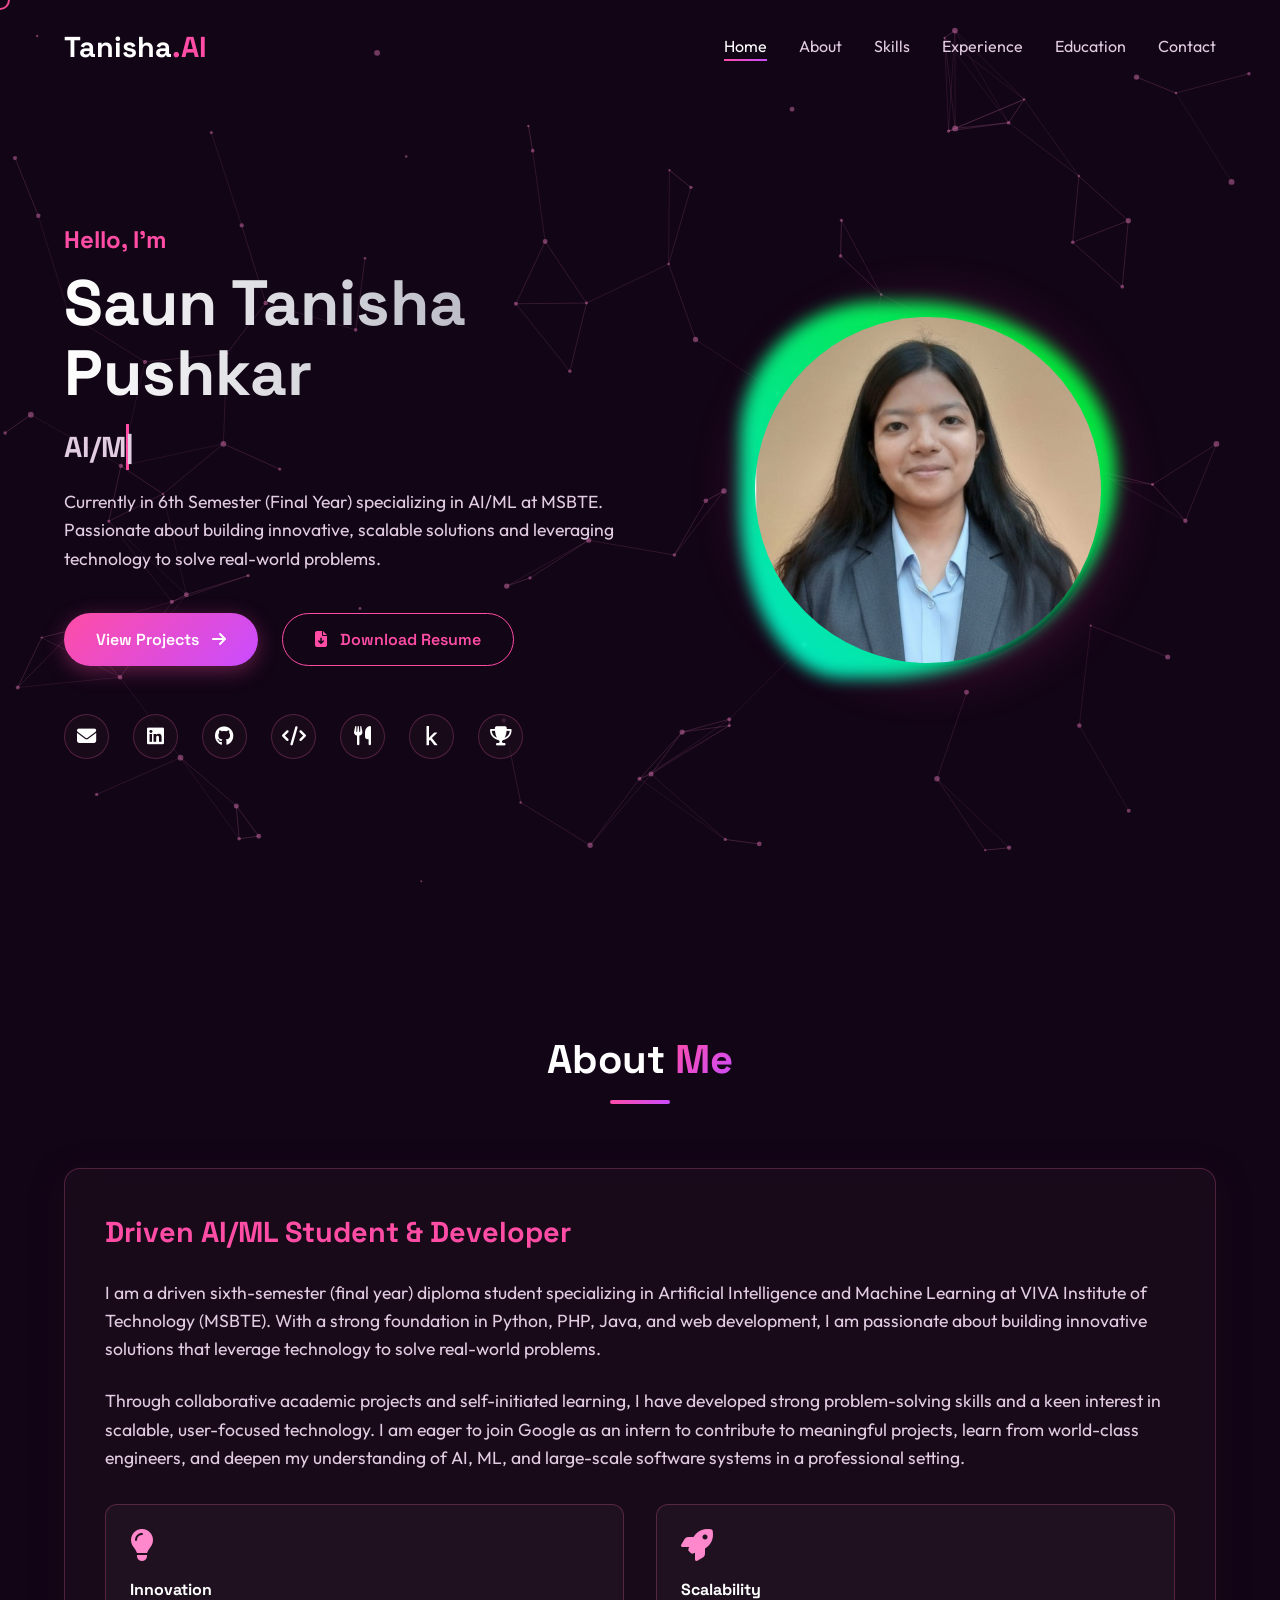
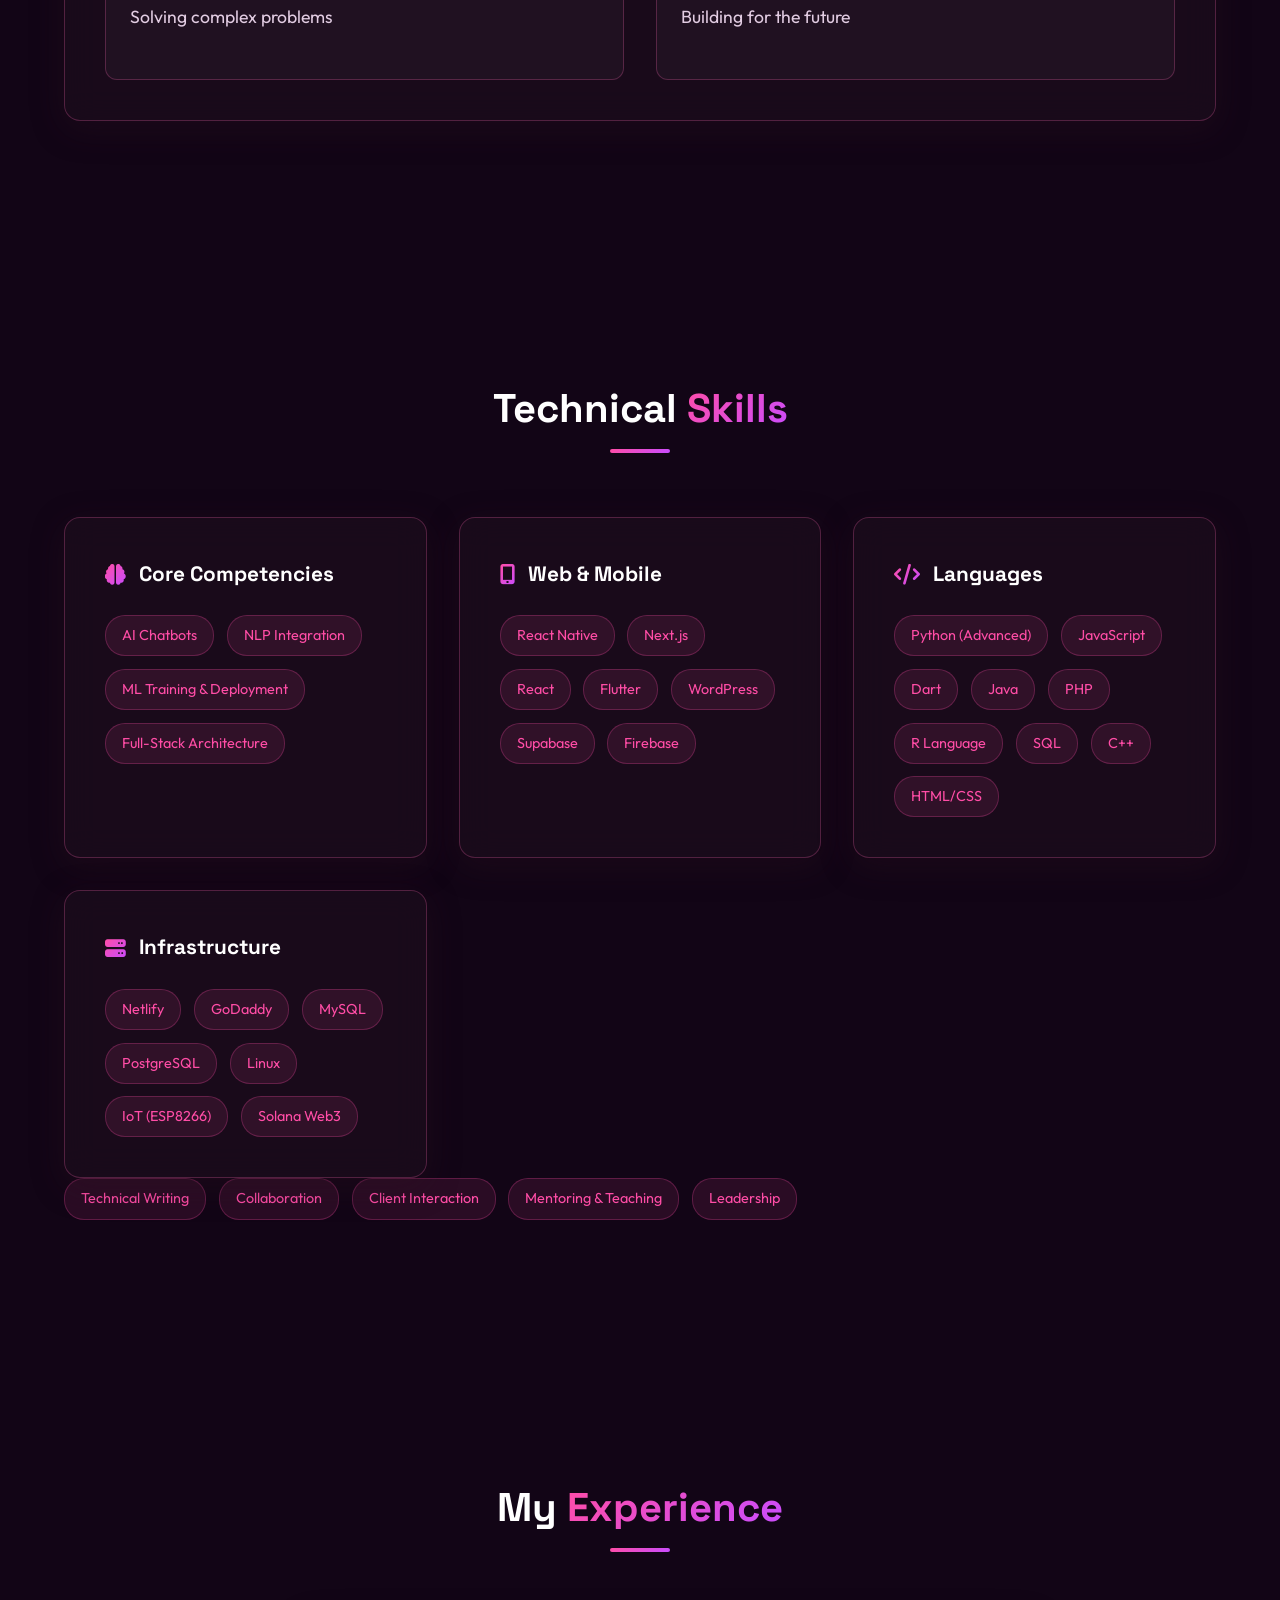
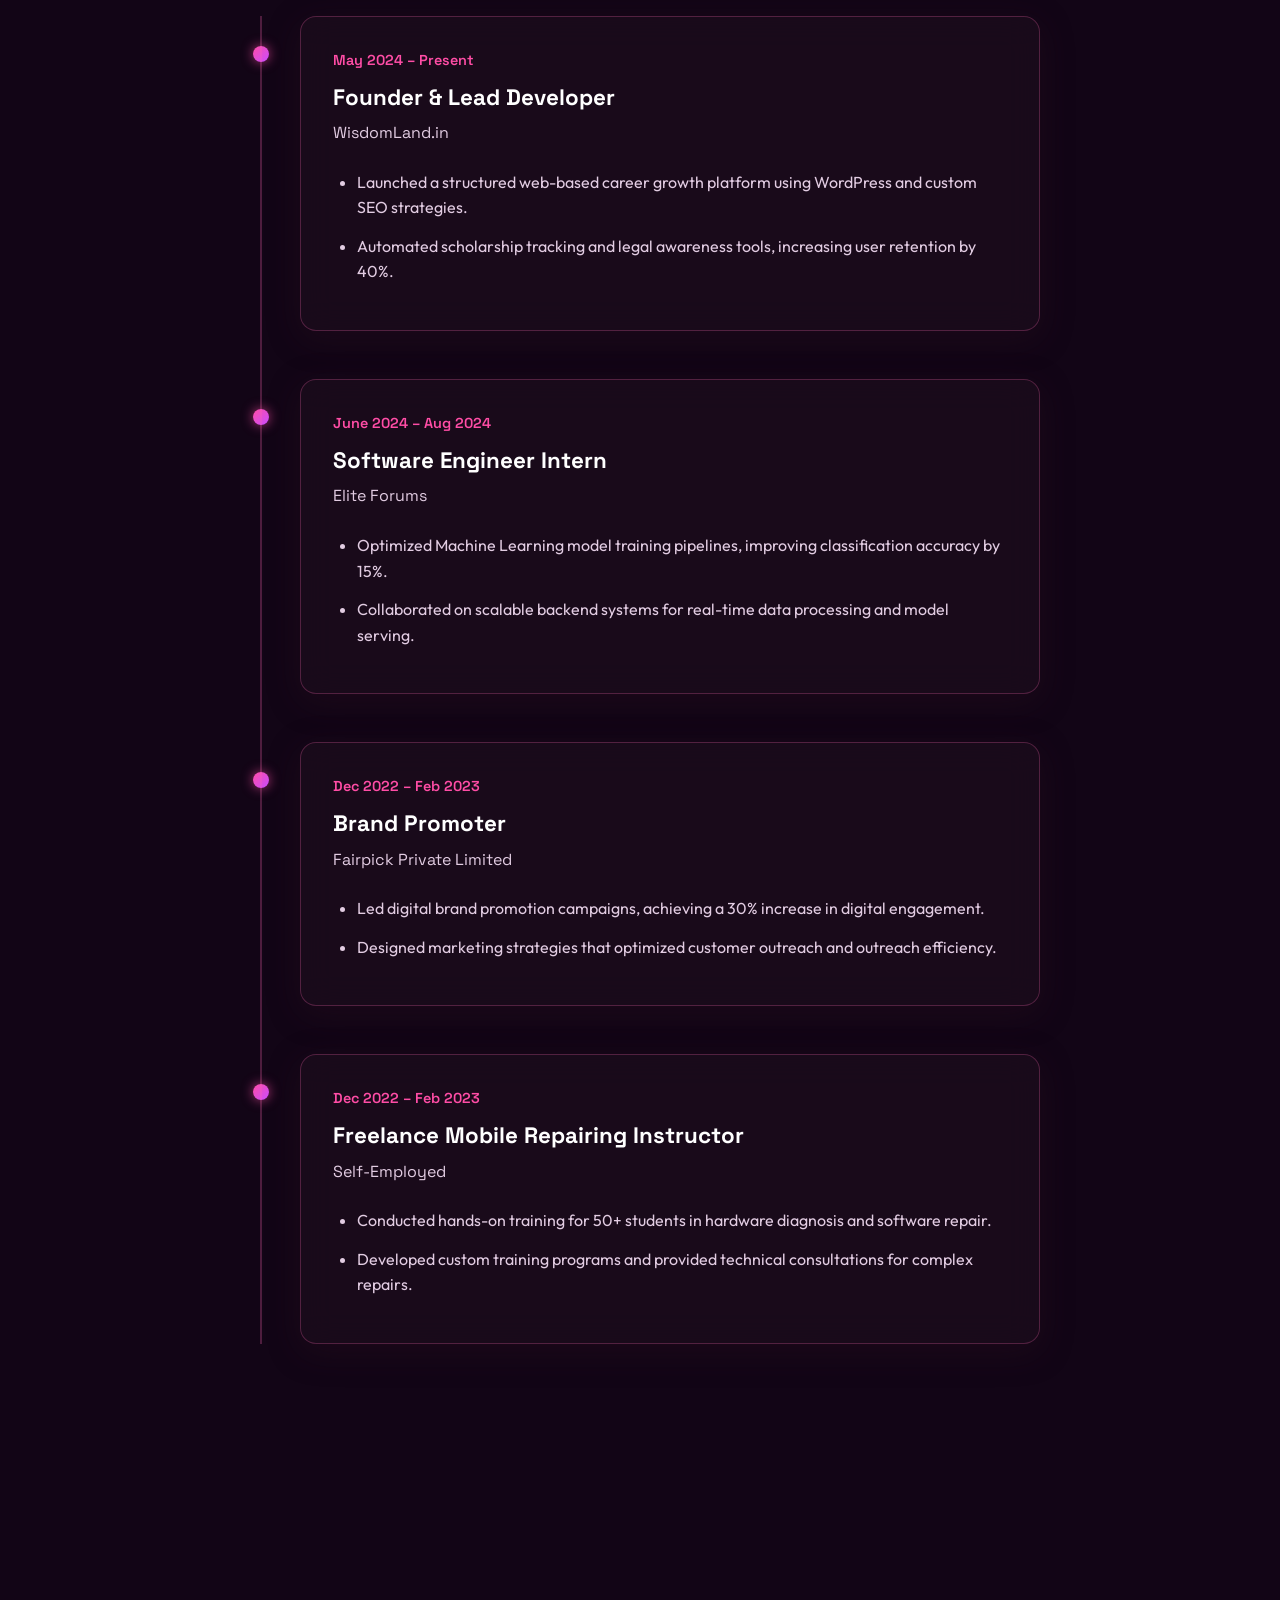
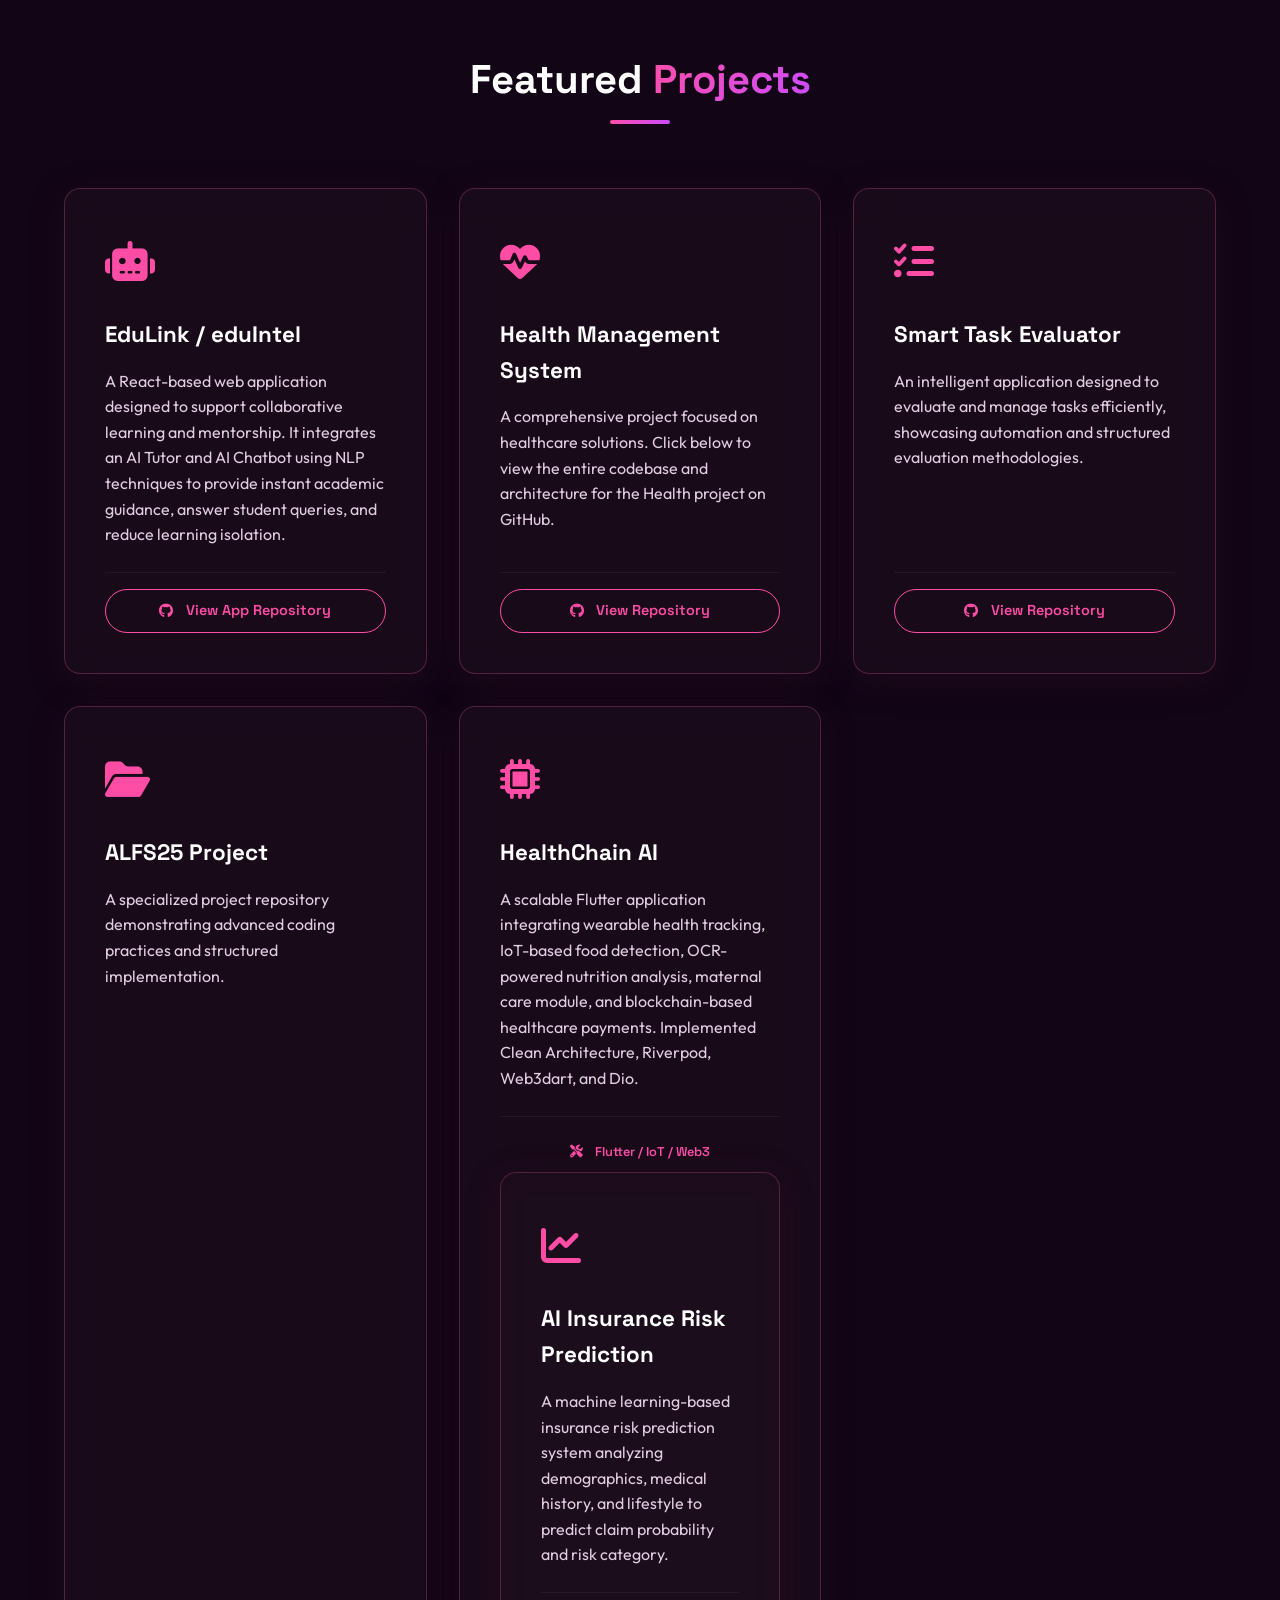
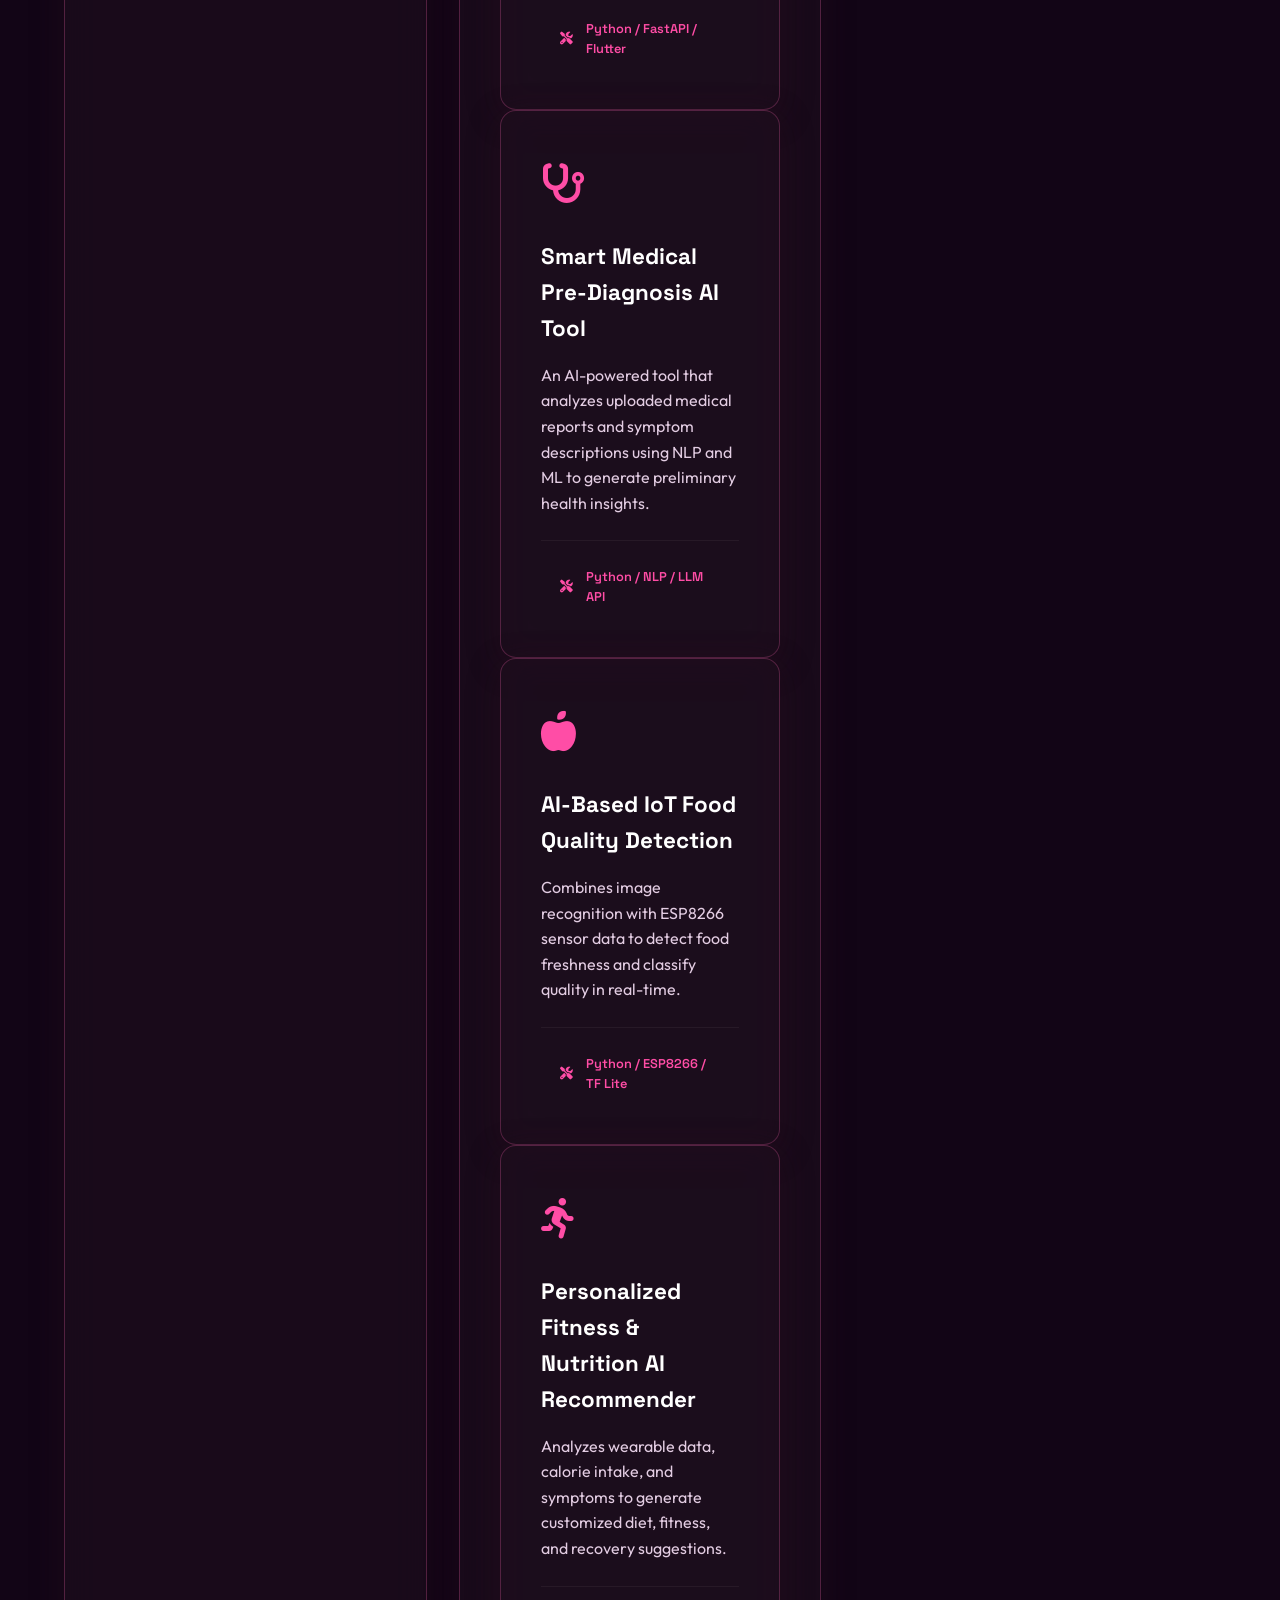
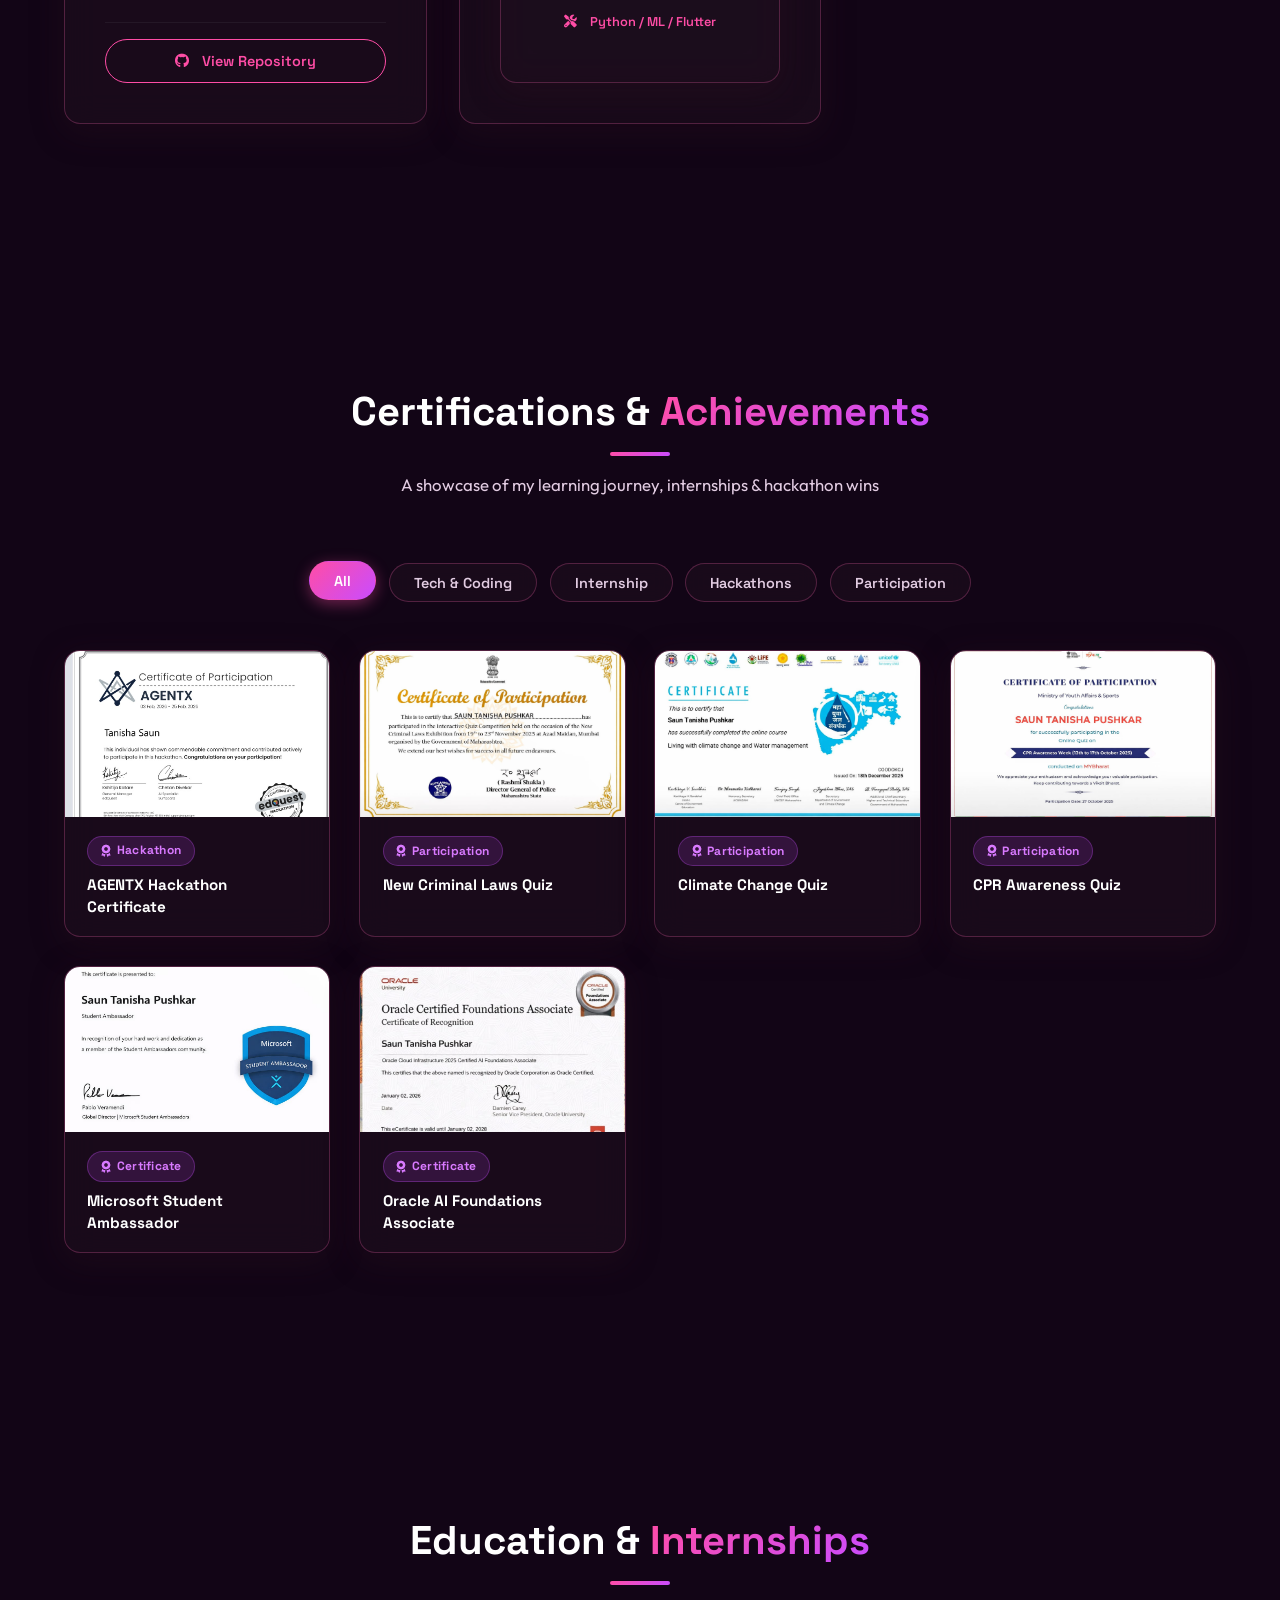
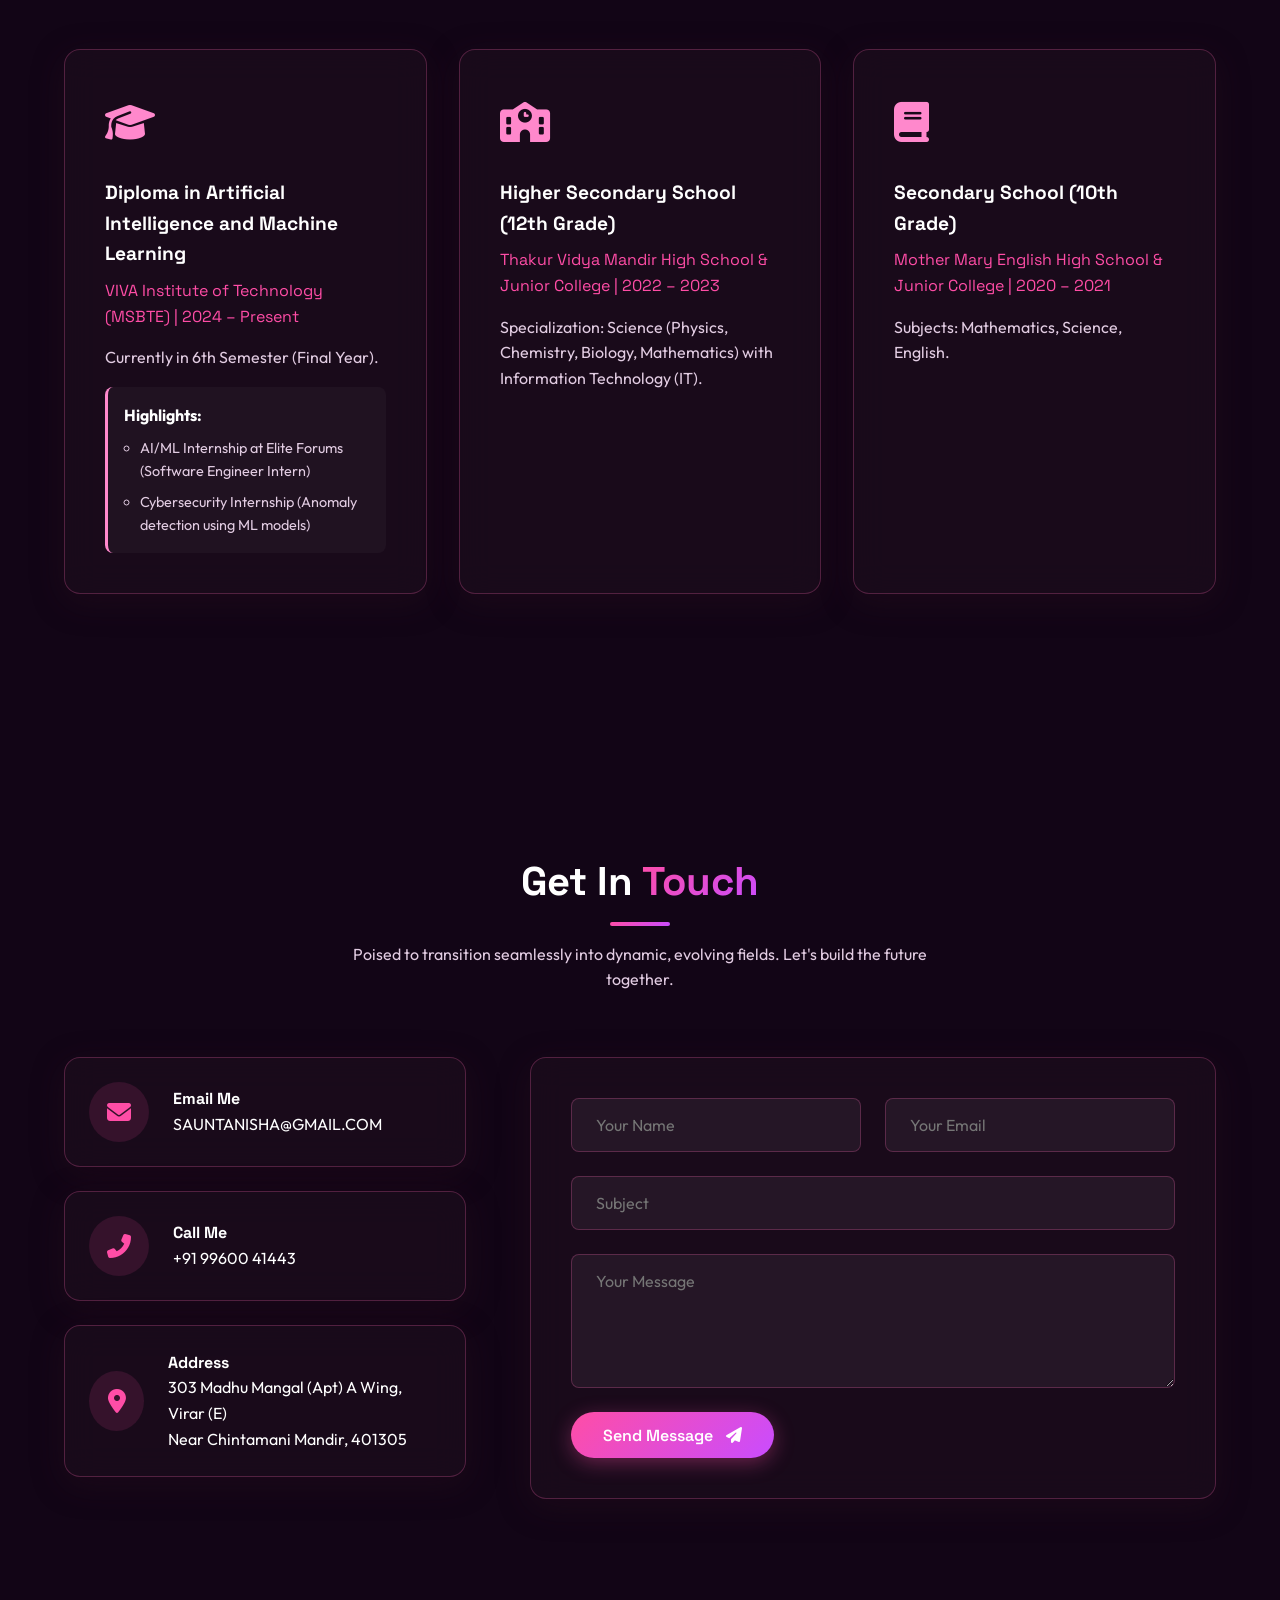
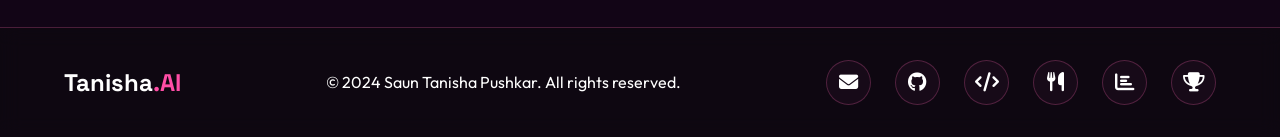
==== index.html @ 01987ed7 "Initial commit of finalized portfolio and resume" ====
<!DOCTYPE html>
<html lang="en">

<head>
    <meta charset="UTF-8">
    <meta name="viewport" content="width=device-width, initial-scale=1.0">
    <title>Saun Tanisha Pushkar | AI/ML Portfolio</title>
    <!-- Google Fonts -->
    <link rel="preconnect" href="https://fonts.googleapis.com">
    <link rel="preconnect" href="https://fonts.gstatic.com" crossorigin>
    <link
        href="https://fonts.googleapis.com/css2?family=Outfit:wght@300;400;600;800&family=Space+Grotesk:wght@400;700&display=swap"
        rel="stylesheet">
    <!-- Font Awesome for Icons -->
    <link rel="stylesheet" href="https://cdnjs.cloudflare.com/ajax/libs/font-awesome/6.4.0/css/all.min.css">
    <!-- Custom CSS -->
    <link rel="stylesheet" href="style.css">
</head>

<body>
    <!-- Interactive Canvas Background -->
    <canvas id="network-canvas" class="bg-canvas"></canvas>

    <!-- Custom Cursor -->
    <div class="custom-cursor"></div>

    <!-- Navigation -->
    <nav class="navbar">
        <div class="logo">Tanisha<span>.AI</span></div>
        <ul class="nav-links">
            <li><a href="#home" class="active">Home</a></li>
            <li><a href="#about">About</a></li>
            <li><a href="#skills">Skills</a></li>
            <li><a href="#experience">Experience</a></li>
            <li><a href="#education">Education</a></li>
            <li><a href="#contact">Contact</a></li>
        </ul>
        <div class="hamburger">
            <i class="fas fa-bars"></i>
        </div>
    </nav>

    <!-- Mobile Menu -->
    <div class="mobile-menu">
        <div class="close-menu"><i class="fas fa-times"></i></div>
        <ul>
            <li><a href="#home">Home</a></li>
            <li><a href="#about">About</a></li>
            <li><a href="#skills">Skills</a></li>
            <li><a href="#experience">Experience</a></li>
            <li><a href="#education">Education</a></li>
            <li><a href="#contact">Contact</a></li>
        </ul>
    </div>

    <!-- Hero Section -->
    <section id="home" class="hero">
        <div class="hero-content">
            <h3 class="greeting reveal">Hello, I'm</h3>
            <h1 class="name reveal">Saun Tanisha Pushkar</h1>
            <h2 class="role reveal"><span class="typing-text"></span><span class="cursor">|</span></h2>
            <p class="summary reveal">
                Currently in 6th Semester (Final Year) specializing in AI/ML at MSBTE.
                Passionate about building innovative, scalable solutions and leveraging technology to solve real-world
                problems.
            </p>
            <div class="hero-btns reveal">
                <a href="#projects" class="btn primary-btn">View Projects <i class="fas fa-arrow-right"></i></a>
                <a href="Tanisha_Resume.pdf" target="_blank" class="btn secondary-btn"><i
                        class="fas fa-file-download"></i> Download Resume</a>
            </div>

            <div class="social-links reveal">
                <a href="mailto:SAUNTANISHA@GMAIL.COM" target="_blank" title="Email"><i class="fas fa-envelope"></i></a>
                <a href="https://www.linkedin.com/in/tanisha-saun-341837291/" target="_blank" title="LinkedIn"><i
                        class="fab fa-linkedin"></i></a>
                <a href="https://github.com/TanishaSaun" target="_blank" title="GitHub"><i
                        class="fab fa-github"></i></a>
                <a href="https://leetcode.com/u/TanishaSaun/" target="_blank" title="LeetCode"><i
                        class="fas fa-code"></i></a>
                <a href="https://www.codechef.com/users/for_cascade_18" target="_blank" title="CodeChef"><i
                        class="fas fa-utensils"></i></a>
                <a href="https://www.kaggle.com/tanishasaun" target="_blank" title="Kaggle"><i
                        class="fab fa-kaggle"></i></a>
                <a href="https://unstop.com/u/tanissau40020" target="_blank" title="Unstop"><i
                        class="fas fa-trophy"></i></a>
            </div>
        </div>

        <div class="hero-image reveal right">
            <div class="image-container">
                <div class="glow-ring"></div>
                <!-- Profile Image -->
                <img src="profile_photo.jpg" alt="Saun Tanisha Pushkar" class="profile-img"
                    style="object-position: top;">
            </div>
            <div id="dynamic-badges">
                <div class="floating-badge badge-1"><i class="fab fa-python"></i> Python</div>
                <div class="floating-badge badge-2"><i class="fas fa-brain"></i> AI/ML</div>
                <div class="floating-badge badge-3"><i class="fas fa-code"></i> Web Dev</div>
            </div>
        </div>
    </section>

    <!-- About Section -->
    <section id="about" class="about section-padding">
        <div class="section-header reveal">
            <h2>About <span>Me</span></h2>
            <div class="underline"></div>
        </div>
        <div class="about-container glass-panel reveal">
            <div class="about-text">
                <h3>Driven AI/ML Student & Developer</h3>
                <p>I am a driven sixth-semester (final year) diploma student specializing in Artificial Intelligence and
                    Machine
                    Learning at VIVA Institute of Technology (MSBTE). With a strong foundation in Python, PHP, Java, and
                    web development, I
                    am passionate about building innovative solutions that leverage technology to solve real-world
                    problems.</p>
                <p>Through collaborative academic projects and self-initiated learning, I have developed strong
                    problem-solving skills and a keen interest in scalable, user-focused technology. I am eager to join
                    Google as an intern to contribute to meaningful projects, learn from world-class engineers, and
                    deepen my understanding of AI, ML, and large-scale software systems in a professional setting.</p>
                <div class="highlight-boxes">
                    <div class="highlight-box">
                        <i class="fas fa-lightbulb"></i>
                        <h4>Innovation</h4>
                        <p>Solving complex problems</p>
                    </div>
                    <div class="highlight-box">
                        <i class="fas fa-rocket"></i>
                        <h4>Scalability</h4>
                        <p>Building for the future</p>
                    </div>
                </div>
            </div>
        </div>
    </section>

    <!-- Skills Section -->
    <section id="skills" class="skills section-padding">
        <div class="section-header reveal">
            <h2>Technical <span>Skills</span></h2>
            <div class="underline"></div>
        </div>

        <div class="skills-grid">
            <!-- Core Competencies -->
            <div class="skill-category glass-panel reveal">
                <h3><i class="fas fa-brain icon-gradient"></i> Core Competencies</h3>
                <div class="skill-tags">
                    <span>AI Chatbots</span>
                    <span>NLP Integration</span>
                    <span>ML Training & Deployment</span>
                    <span>Full-Stack Architecture</span>
                </div>
            </div>

            <!-- Web & Mobile -->
            <div class="skill-category glass-panel reveal" style="transition-delay: 0.1s;">
                <h3><i class="fas fa-mobile-alt icon-gradient"></i> Web & Mobile</h3>
                <div class="skill-tags">
                    <span>React Native</span>
                    <span>Next.js</span>
                    <span>React</span>
                    <span>Flutter</span>
                    <span>WordPress</span>
                    <span>Supabase</span>
                    <span>Firebase</span>
                </div>
            </div>

            <!-- Languages -->
            <div class="skill-category glass-panel reveal" style="transition-delay: 0.2s;">
                <h3><i class="fas fa-code icon-gradient"></i> Languages</h3>
                <div class="skill-tags">
                    <span>Python (Advanced)</span>
                    <span>JavaScript</span>
                    <span>Dart</span>
                    <span>Java</span>
                    <span>PHP</span>
                    <span>R Language</span>
                    <span>SQL</span>
                    <span>C++</span>
                    <span>HTML/CSS</span>
                </div>
            </div>

            <!-- Infrastructure -->
            <div class="skill-category glass-panel reveal" style="transition-delay: 0.3s;">
                <h3><i class="fas fa-server icon-gradient"></i> Infrastructure</h3>
                <div class="skill-tags">
                    <span>Netlify</span>
                    <span>GoDaddy</span>
                    <span>MySQL</span>
                    <span>PostgreSQL</span>
                    <span>Linux</span>
                    <span>IoT (ESP8266)</span>
                    <span>Solana Web3</span>
                </div>
            </div>
        </div>
        <div class="skill-tags">
            <span>Technical Writing</span>
            <span>Collaboration</span>
            <span>Client Interaction</span>
            <span>Mentoring & Teaching</span>
            <span>Leadership</span>
        </div>
        </div>
        </div>
    </section>

    <!-- Experience Section -->
    <section id="experience" class="experience section-padding">
        <div class="section-header reveal">
            <h2>My <span>Experience</span></h2>
            <div class="underline"></div>
        </div>

        <div class="timeline">
            <!-- WisdomLand Experience -->
            <div class="timeline-item reveal">
                <div class="timeline-dot"></div>
                <div class="timeline-content glass-panel">
                    <div class="date">May 2024 – Present</div>
                    <h3>Founder & Lead Developer</h3>
                    <h4>WisdomLand.in</h4>
                    <ul>
                        <li>Launched a structured web-based career growth platform using WordPress and custom SEO
                            strategies.</li>
                        <li>Automated scholarship tracking and legal awareness tools, increasing user retention by 40%.
                        </li>
                    </ul>
                </div>
            </div>

            <!-- Elite Forums Experience -->
            <div class="timeline-item reveal" style="transition-delay: 0.1s;">
                <div class="timeline-dot"></div>
                <div class="timeline-content glass-panel">
                    <div class="date">June 2024 – Aug 2024</div>
                    <h3>Software Engineer Intern</h3>
                    <h4>Elite Forums</h4>
                    <ul>
                        <li>Optimized Machine Learning model training pipelines, improving classification accuracy by
                            15%.</li>
                        <li>Collaborated on scalable backend systems for real-time data processing and model serving.
                        </li>
                    </ul>
                </div>
            </div>

            <!-- Fairpick Experience -->
            <div class="timeline-item reveal" style="transition-delay: 0.2s;">
                <div class="timeline-dot"></div>
                <div class="timeline-content glass-panel">
                    <div class="date">Dec 2022 – Feb 2023</div>
                    <h3>Brand Promoter</h3>
                    <h4>Fairpick Private Limited</h4>
                    <ul>
                        <li>Led digital brand promotion campaigns, achieving a 30% increase in digital engagement.</li>
                        <li>Designed marketing strategies that optimized customer outreach and outreach efficiency.</li>
                    </ul>
                </div>
            </div>

            <!-- Freelance Instructor -->
            <div class="timeline-item reveal" style="transition-delay: 0.3s;">
                <div class="timeline-dot"></div>
                <div class="timeline-content glass-panel">
                    <div class="date">Dec 2022 – Feb 2023</div>
                    <h3>Freelance Mobile Repairing Instructor</h3>
                    <h4>Self-Employed</h4>
                    <ul>
                        <li>Conducted hands-on training for 50+ students in hardware diagnosis and software repair.</li>
                        <li>Developed custom training programs and provided technical consultations for complex repairs.
                        </li>
                    </ul>
                </div>
            </div>
        </div>
    </section>

    <!-- Projects Section -->
    <section id="projects" class="projects section-padding">
        <div class="section-header reveal">
            <h2>Featured <span>Projects</span></h2>
            <div class="underline"></div>
        </div>

        <div class="projects-grid">
            <!-- EduLink -->
            <div class="project-card glass-panel reveal">
                <div class="project-icon"><i class="fas fa-robot"></i></div>
                <h3>EduLink / eduIntel</h3>
                <p>A React-based web application designed to support collaborative learning and mentorship. It
                    integrates an AI Tutor and AI Chatbot using NLP techniques to provide instant academic guidance,
                    answer student queries, and reduce learning isolation.</p>
                <div class="project-links">
                    <a href="https://github.com/tulsisaun/eduIntel.git" target="_blank"
                        class="btn secondary-btn btn-small"><i class="fab fa-github"></i> View App Repository</a>
                </div>
            </div>

            <!-- Health Project -->
            <div class="project-card glass-panel reveal" style="transition-delay: 0.1s;">
                <div class="project-icon"><i class="fas fa-heartbeat"></i></div>
                <h3>Health Management System</h3>
                <p>A comprehensive project focused on healthcare solutions. Click below to view the entire codebase and
                    architecture for the Health project on GitHub.</p>
                <div class="project-links">
                    <a href="https://github.com/tulsisaun/HEALTH.git" target="_blank"
                        class="btn secondary-btn btn-small"><i class="fab fa-github"></i> View Repository</a>
                </div>
            </div>

            <!-- Smart Task Evaluator -->
            <div class="project-card glass-panel reveal" style="transition-delay: 0.2s;">
                <div class="project-icon"><i class="fas fa-tasks"></i></div>
                <h3>Smart Task Evaluator</h3>
                <p>An intelligent application designed to evaluate and manage tasks efficiently, showcasing automation
                    and structured evaluation methodologies.</p>
                <div class="project-links">
                    <a href="https://github.com/tulsisaun/smart-task-evaluator.git" target="_blank"
                        class="btn secondary-btn btn-small"><i class="fab fa-github"></i> View Repository</a>
                </div>
            </div>

            <!-- ALFS25 -->
            <div class="project-card glass-panel reveal" style="transition-delay: 0.3s;">
                <div class="project-icon"><i class="fas fa-folder-open"></i></div>
                <h3>ALFS25 Project</h3>
                <p>A specialized project repository demonstrating advanced coding practices and structured
                    implementation.</p>
                <div class="project-links">
                    <a href="https://github.com/tulsisaun/-ALFS25.git" target="_blank"
                        class="btn secondary-btn btn-small"><i class="fab fa-github"></i> View Repository</a>
                </div>
            </div>

            <!-- HealthChain AI -->
            <div class="project-card glass-panel reveal" style="transition-delay: 0.4s;">
                <div class="project-icon"><i class="fas fa-microchip"></i></div>
                <h3>HealthChain AI</h3>
                <p>A scalable Flutter application integrating wearable health tracking, IoT-based food detection,
                    OCR-powered nutrition analysis, maternal care module, and blockchain-based healthcare payments.
                    Implemented Clean Architecture, Riverpod, Web3dart, and Dio.</p>
                <div class="project-links">
                    <span class="btn secondary-btn btn-small"
                        style="font-size: 0.8rem; border: none; cursor: default;"><i class="fas fa-tools"></i> Flutter /
                        IoT / Web3</span>
                </div>
                <!-- AI Insurance Risk Prediction System -->
                <div class="project-card glass-panel reveal" style="transition-delay: 0.5s;">
                    <div class="project-icon"><i class="fas fa-chart-line"></i></div>
                    <h3>AI Insurance Risk Prediction</h3>
                    <p>A machine learning-based insurance risk prediction system analyzing demographics, medical
                        history, and lifestyle to predict claim probability and risk category.</p>
                    <div class="project-links">
                        <span class="btn secondary-btn btn-small"
                            style="font-size: 0.8rem; border: none; cursor: default;"><i class="fas fa-tools"></i>
                            Python / FastAPI / Flutter</span>
                    </div>
                </div>

                <!-- Smart Medical Pre-Diagnosis AI Tool -->
                <div class="project-card glass-panel reveal" style="transition-delay: 0.6s;">
                    <div class="project-icon"><i class="fas fa-stethoscope"></i></div>
                    <h3>Smart Medical Pre-Diagnosis AI Tool</h3>
                    <p>An AI-powered tool that analyzes uploaded medical reports and symptom descriptions using NLP and
                        ML to generate preliminary health insights.</p>
                    <div class="project-links">
                        <span class="btn secondary-btn btn-small"
                            style="font-size: 0.8rem; border: none; cursor: default;"><i class="fas fa-tools"></i>
                            Python / NLP / LLM API</span>
                    </div>
                </div>

                <!-- AI-Based IoT Food Quality Detection System -->
                <div class="project-card glass-panel reveal" style="transition-delay: 0.7s;">
                    <div class="project-icon"><i class="fas fa-apple-alt"></i></div>
                    <h3>AI-Based IoT Food Quality Detection</h3>
                    <p>Combines image recognition with ESP8266 sensor data to detect food freshness and classify quality
                        in real-time.</p>
                    <div class="project-links">
                        <span class="btn secondary-btn btn-small"
                            style="font-size: 0.8rem; border: none; cursor: default;"><i class="fas fa-tools"></i>
                            Python / ESP8266 / TF Lite</span>
                    </div>
                </div>

                <!-- Personalized Fitness & Nutrition AI Recommender -->
                <div class="project-card glass-panel reveal" style="transition-delay: 0.8s;">
                    <div class="project-icon"><i class="fas fa-running"></i></div>
                    <h3>Personalized Fitness & Nutrition AI Recommender</h3>
                    <p>Analyzes wearable data, calorie intake, and symptoms to generate customized diet, fitness, and
                        recovery suggestions.</p>
                    <div class="project-links">
                        <span class="btn secondary-btn btn-small"
                            style="font-size: 0.8rem; border: none; cursor: default;"><i class="fas fa-tools"></i>
                            Python / ML / Flutter</span>
                    </div>
                </div>
            </div>
        </div>
    </section>

    <!-- Certificates Section -->
    <section id="certificates" class="certificates section-padding">
        <div class="section-header reveal">
            <h2>Certifications & <span>Achievements</span></h2>
            <div class="underline"></div>
            <p class="cert-subtitle">A showcase of my learning journey, internships & hackathon wins</p>
        </div>

        <!-- Filter Tabs -->
        <div class="cert-tabs reveal">
            <button class="cert-tab active" data-filter="all">All</button>
            <button class="cert-tab" data-filter="tech">Tech & Coding</button>
            <button class="cert-tab" data-filter="internship">Internship</button>
            <button class="cert-tab" data-filter="hackathon">Hackathons</button>
            <button class="cert-tab" data-filter="participation">Participation</button>
        </div>

        <!-- Certificate Cards Grid -->
        <div class="cert-grid">
            <!-- AgentX -->
            <div class="cert-card reveal" data-category="hackathon" data-img="certificates/cert-27.jpeg"
                data-title="AGENTX Hackathon" data-issuer="edQuest">
                <div class="cert-img-wrap">
                    <img src="certificates/cert-27.jpeg" alt="AGENTX Hackathon" loading="lazy">
                    <div class="cert-overlay"><i class="fas fa-expand-alt"></i></div>
                </div>
                <div class="cert-info">
                    <span class="cert-badge badge-tech"><i class="fas fa-award"></i> Hackathon</span>
                    <h4>AGENTX Hackathon Certificate</h4>
                </div>
            </div>

            <!-- Criminal Laws -->
            <div class="cert-card reveal" data-category="participation" data-img="certificates/cert-16.jpeg"
                data-title="New Criminal Laws Exhibition" data-issuer="Maha Govt">
                <div class="cert-img-wrap">
                    <img src="certificates/cert-16.jpeg" alt="Criminal Laws" loading="lazy">
                    <div class="cert-overlay"><i class="fas fa-expand-alt"></i></div>
                </div>
                <div class="cert-info">
                    <span class="cert-badge badge-tech"><i class="fas fa-award"></i> Participation</span>
                    <h4>New Criminal Laws Quiz</h4>
                </div>
            </div>

            <!-- Climate Change -->
            <div class="cert-card reveal" data-category="participation" data-img="certificates/cert-15.jpeg"
                data-title="Climate Change Management" data-issuer="Maha Govt">
                <div class="cert-img-wrap">
                    <img src="certificates/cert-15.jpeg" alt="Climate Change" loading="lazy">
                    <div class="cert-overlay"><i class="fas fa-expand-alt"></i></div>
                </div>
                <div class="cert-info">
                    <span class="cert-badge badge-tech"><i class="fas fa-award"></i> Participation</span>
                    <h4>Climate Change Quiz</h4>
                </div>
            </div>

            <!-- CPR Awareness -->
            <div class="cert-card reveal" data-category="participation" data-img="certificates/cert-14.jpeg"
                data-title="CPR Awareness Week" data-issuer="IMA">
                <div class="cert-img-wrap">
                    <img src="certificates/cert-14.jpeg" alt="CPR Awareness" loading="lazy">
                    <div class="cert-overlay"><i class="fas fa-expand-alt"></i></div>
                </div>
                <div class="cert-info">
                    <span class="cert-badge badge-tech"><i class="fas fa-award"></i> Participation</span>
                    <h4>CPR Awareness Quiz</h4>
                </div>
            </div>
            <!-- Microsoft -->
            <div class="cert-card reveal" data-category="tech" data-img="certificates/cert-10.jpeg"
                data-title="Microsoft Student Ambassador" data-issuer="Microsoft">
                <div class="cert-img-wrap">
                    <img src="certificates/cert-10.jpeg" alt="Microsoft Student Ambassador" loading="lazy">
                    <div class="cert-overlay"><i class="fas fa-expand-alt"></i></div>
                </div>
                <div class="cert-info">
                    <span class="cert-badge badge-tech"><i class="fas fa-award"></i> Certificate</span>
                    <h4>Microsoft Student Ambassador</h4>
                </div>
            </div>

            <!-- Certificate 21 (Oracle) -->
            <div class="cert-card reveal" data-category="all" data-img="certificates/cert-21.jpeg"
                data-title="Oracle Cloud AI Foundations" data-issuer="Oracle">
                <div class="cert-img-wrap">
                    <img src="certificates/cert-21.jpeg" alt="Oracle AI" loading="lazy">
                    <div class="cert-overlay"><i class="fas fa-expand-alt"></i></div>
                </div>
                <div class="cert-info">
                    <span class="cert-badge badge-tech"><i class="fas fa-award"></i> Certificate</span>
                    <h4>Oracle AI Foundations Associate</h4>
                </div>
            </div>
        </div>
    </section>

    <!-- Certificate Lightbox Modal -->
    <div class="cert-lightbox" id="certLightbox">
        <div class="lightbox-backdrop" id="lightboxBackdrop"></div>
        <div class="lightbox-content">
            <button class="lightbox-close" id="lightboxClose"><i class="fas fa-times"></i></button>
            <button class="lightbox-nav prev" id="lightboxPrev"><i class="fas fa-chevron-left"></i></button>
            <button class="lightbox-nav next" id="lightboxNext"><i class="fas fa-chevron-right"></i></button>
            <img src="" alt="" id="lightboxImg">
            <div class="lightbox-caption">
                <h3 id="lightboxTitle"></h3>
                <p id="lightboxIssuer"></p>
            </div>
        </div>
    </div>

    <!-- Education Section -->
    <section id="education" class="education section-padding">
        <div class="section-header reveal">
            <h2>Education & <span>Internships</span></h2>
            <div class="underline"></div>
        </div>

        <div class="education-grid">
            <div class="edu-card glass-panel reveal">
                <div class="edu-icon"><i class="fas fa-graduation-cap"></i></div>
                <h3>Diploma in Artificial Intelligence and Machine Learning</h3>
                <h4>VIVA Institute of Technology (MSBTE) | 2024 – Present</h4>
                <p>Currently in 6th Semester (Final Year).</p>
                <div class="edu-highlights">
                    <strong>Highlights:</strong>
                    <ul>
                        <li>AI/ML Internship at Elite Forums (Software Engineer Intern)</li>
                        <li>Cybersecurity Internship (Anomaly detection using ML models)</li>
                    </ul>
                </div>
            </div>

            <div class="edu-card glass-panel reveal" style="transition-delay: 0.1s;">
                <div class="edu-icon"><i class="fas fa-school"></i></div>
                <h3>Higher Secondary School (12th Grade)</h3>
                <h4>Thakur Vidya Mandir High School & Junior College | 2022 – 2023</h4>
                <p>Specialization: Science (Physics, Chemistry, Biology, Mathematics) with Information Technology (IT).
                </p>
            </div>

            <div class="edu-card glass-panel reveal" style="transition-delay: 0.2s;">
                <div class="edu-icon"><i class="fas fa-book"></i></div>
                <h3>Secondary School (10th Grade)</h3>
                <h4>Mother Mary English High School & Junior College | 2020 – 2021</h4>
                <p>Subjects: Mathematics, Science, English.</p>
            </div>
        </div>
    </section>

    <!-- Contact Section -->
    <section id="contact" class="contact section-padding">
        <div class="section-header reveal">
            <h2>Get In <span>Touch</span></h2>
            <div class="underline"></div>
            <p class="contact-subtitle">Poised to transition seamlessly into dynamic, evolving fields. Let's build the
                future together.</p>
        </div>

        <div class="contact-content">
            <div class="contact-info">
                <div class="info-item glass-panel reveal">
                    <div class="icon-box"><i class="fas fa-envelope"></i></div>
                    <div>
                        <h4>Email Me</h4>
                        <p><a href="mailto:SAUNTANISHA@GMAIL.COM">SAUNTANISHA@GMAIL.COM</a></p>
                    </div>
                </div>

                <div class="info-item glass-panel reveal" style="transition-delay: 0.1s;">
                    <div class="icon-box"><i class="fas fa-phone-alt"></i></div>
                    <div>
                        <h4>Call Me</h4>
                        <p><a href="tel:+919960041443">+91 99600 41443</a></p>
                    </div>
                </div>

                <div class="info-item glass-panel reveal" style="transition-delay: 0.2s;">
                    <div class="icon-box"><i class="fas fa-map-marker-alt"></i></div>
                    <div>
                        <h4>Address</h4>
                        <p>303 Madhu Mangal (Apt) A Wing, Virar (E)<br>Near Chintamani Mandir, 401305</p>
                    </div>
                </div>
            </div>

            <form class="contact-form glass-panel reveal" id="contactForm"
                onsubmit="event.preventDefault(); alert('In a real environment, this would send an email. Since this is a static site for Vercel, you can link this to a service like Formspree!');">
                <div class="input-group">
                    <input type="text" placeholder="Your Name" required>
                    <input type="email" placeholder="Your Email" required>
                </div>
                <input type="text" placeholder="Subject" required>
                <textarea rows="5" placeholder="Your Message" required></textarea>
                <button type="submit" class="btn primary-btn submit-btn">Send Message <i
                        class="fas fa-paper-plane"></i></button>
            </form>
        </div>
    </section>

    <!-- Footer -->
    <footer>
        <div class="footer-content">
            <div class="footer-logo">Tanisha<span>.AI</span></div>
            <p>&copy; 2024 Saun Tanisha Pushkar. All rights reserved.</p>
            <div class="social-links">
                <a href="mailto:SAUNTANISHA@GMAIL.COM" target="_blank" title="Email"><i class="fas fa-envelope"></i></a>
                <a href="https://github.com/tulsisaun" target="_blank" title="GitHub"><i class="fab fa-github"></i></a>
                <a href="https://leetcode.com/tanishasaun/" target="_blank" title="LeetCode"><i
                        class="fas fa-code"></i></a>
                <a href="https://www.codechef.com/users/tanishasaun" target="_blank" title="CodeChef"><i
                        class="fas fa-utensils"></i></a>
                <a href="https://www.kaggle.com/tanishasaun" target="_blank" title="Kaggle"><i
                        class="fas fa-chart-bar"></i></a>
                <a href="https://unstop.com/u/tanishasaun" target="_blank" title="Unstop"><i
                        class="fas fa-trophy"></i></a>
            </div>
        </div>
    </footer>

    <!-- Custom JS -->
    <script src="script.js"></script>
</body>

</html>
---- style.css ----
/* ===== CSS VARIABLES & THEME ===== */
        :root {
            --bg-color: #120516;
            /* Beautiful dark violet background */
            --surface-color: rgba(30, 15, 30, 0.65);
            --glass-border: rgba(255, 100, 180, 0.25);
            --primary-color: #ff4da6;
            --secondary-color: #c94cff;
            --accent-color: #ff88cc;
            --text-primary: #ffffff;
            --text-secondary: #e2cce2;
            /* Brighter secondary text for contrast */
            --gradient-1: linear-gradient(135deg, #ff4da6 0%, #c94cff 100%);
            --gradient-2: linear-gradient(135deg, #ff88cc 0%, #ff4da6 100%);
            --shadow-glass: 0 8px 32px 0 rgba(42, 16, 29, 0.4);
            --transition: all 0.3s cubic-bezier(0.25, 0.8, 0.25, 1);
        }

        /* ===== RESET & GLOBAL ===== */
        * {
            margin: 0;
            padding: 0;
            box-sizing: border-box;
        }

        html {
            scroll-behavior: smooth;
            font-size: 16px;
        }

        body {
            font-family: 'Outfit', sans-serif;
            background-color: var(--bg-color);
            color: var(--text-primary);
            overflow-x: hidden;
            line-height: 1.6;
        }

        h1,
        h2,
        h3,
        h4,
        h5,
        h6 {
            font-family: 'Space Grotesk', sans-serif;
            font-weight: 700;
        }

        a {
            text-decoration: none;
            color: inherit;
        }

        ul {
            list-style: none;
        }

        /* ===== BACKGROUND CANVAS ===== */
        .bg-canvas {
            position: fixed;
            top: 0;
            left: 0;
            width: 100vw;
            height: 100vh;
            z-index: -2;
            pointer-events: none;
        }

        /* ===== CUSTOM CURSOR ===== */
        body {
            cursor: none;
            /* Hide default cursor */
        }

        .custom-cursor {
            position: fixed;
            width: 20px;
            height: 20px;
            border: 2px solid var(--primary-color);
            border-radius: 50%;
            pointer-events: none;
            transform: translate(-50%, -50%);
            z-index: 9999;
            transition: width 0.2s, height 0.2s, background-color 0.2s;
            mix-blend-mode: difference;
        }

        .custom-cursor.hovering {
            width: 50px;
            height: 50px;
            background-color: rgba(255, 77, 166, 0.2);
            border-color: var(--accent-color);
        }

        /* ===== GLASSMORPHISM UTILITIES ===== */
        .glass-panel {
            background: var(--surface-color);
            backdrop-filter: blur(16px);
            -webkit-backdrop-filter: blur(16px);
            border: 1px solid var(--glass-border);
            border-radius: 16px;
            box-shadow: var(--shadow-glass);
            padding: 2.5rem;
            transition: transform 0.4s cubic-bezier(0.25, 0.8, 0.25, 1), box-shadow 0.4s, border-color 0.4s;
            transform-style: preserve-3d;
        }

        .glass-panel:hover {
            border-color: rgba(255, 100, 180, 0.4);
            box-shadow: 0 15px 40px 0 rgba(255, 77, 166, 0.3);
            /* Tilt effect is handled by JS but we add a slight default lift */
            transform: translateY(-5px);
        }

        /* ===== TYPOGRAPHY & BUTTONS ===== */
        .section-header {
            text-align: center;
            margin-bottom: 4rem;
        }

        .section-header h2 {
            font-size: 2.5rem;
            margin-bottom: 0.5rem;
        }

        .section-header h2 span {
            background: var(--gradient-1);
            -webkit-background-clip: text;
            -webkit-text-fill-color: transparent;
        }

        .underline {
            height: 4px;
            width: 60px;
            background: var(--gradient-1);
            margin: 0 auto;
            border-radius: 2px;
        }

        .btn {
            display: inline-flex;
            align-items: center;
            gap: 0.8rem;
            padding: 0.8rem 2rem;
            border-radius: 30px;
            font-weight: 600;
            transition: var(--transition);
            cursor: pointer;
            font-family: 'Space Grotesk', sans-serif;
            border: none;
            font-size: 1rem;
        }

        .primary-btn {
            background: var(--gradient-1);
            color: #fff;
            box-shadow: 0 5px 20px rgba(255, 77, 166, 0.35);
        }

        .primary-btn:hover {
            transform: translateY(-3px);
            box-shadow: 0 8px 25px rgba(255, 77, 166, 0.6);
        }

        .secondary-btn {
            background: transparent;
            border: 1px solid var(--primary-color);
            color: var(--primary-color);
        }

        .secondary-btn:hover {
            background: rgba(255, 77, 166, 0.12);
            transform: translateY(-3px);
        }

        .icon-gradient {
            background: var(--gradient-1);
            -webkit-background-clip: text;
            background-clip: text;
            -webkit-text-fill-color: transparent;
        }

        /* ===== NAVIGATION ===== */
        .navbar {
            position: fixed;
            top: 0;
            left: 0;
            width: 100%;
            display: flex;
            justify-content: space-between;
            align-items: center;
            padding: 1.5rem 5%;
            z-index: 1000;
            transition: var(--transition);
        }

        .navbar.scrolled {
            background: rgba(10, 10, 12, 0.8);
            backdrop-filter: blur(20px);
            padding: 1rem 5%;
            border-bottom: 1px solid var(--glass-border);
        }

        .logo {
            font-size: 1.8rem;
            font-weight: 800;
            font-family: 'Space Grotesk', sans-serif;
        }

        .logo span {
            color: var(--primary-color);
        }

        .nav-links {
            display: flex;
            gap: 2rem;
        }

        .nav-links li a {
            position: relative;
            font-weight: 400;
            font-size: 1rem;
            color: var(--text-secondary);
            transition: var(--transition);
        }

        .nav-links li a:hover,
        .nav-links li a.active {
            color: var(--text-primary);
        }

        .nav-links li a::after {
            content: '';
            position: absolute;
            bottom: -5px;
            left: 0;
            width: 0;
            height: 2px;
            background: var(--gradient-1);
            transition: var(--transition);
        }

        .nav-links li a:hover::after,
        .nav-links li a.active::after {
            width: 100%;
        }

        .hamburger,
        .mobile-menu {
            display: none;
        }

        /* Mobile Menu Implementation */
        @media (max-width: 768px) {
            .nav-links {
                display: none;
            }

            .hamburger {
                display: block;
                font-size: 1.5rem;
                cursor: pointer;
            }

            .mobile-menu {
                position: fixed;
                top: 0;
                right: -100%;
                width: 300px;
                height: 100vh;
                background: rgba(10, 10, 12, 0.95);
                backdrop-filter: blur(20px);
                display: flex;
                flex-direction: column;
                justify-content: center;
                align-items: center;
                z-index: 1001;
                transition: 0.4s ease;
                border-left: 1px solid var(--glass-border);
            }

            .mobile-menu.open {
                right: 0;
            }

            .close-menu {
                position: absolute;
                top: 2rem;
                right: 2rem;
                font-size: 1.8rem;
                cursor: pointer;
            }

            .mobile-menu ul {
                display: flex;
                flex-direction: column;
                gap: 2rem;
                text-align: center;
            }

            .mobile-menu ul li a {
                font-size: 1.5rem;
                font-weight: 600;
            }
        }

        /* ===== LAYOUT & SECTIONS ===== */
        .section-padding {
            padding: 8rem 5%;
        }

        /* Hero Section */
        .hero {
            min-height: 100vh;
            display: flex;
            align-items: center;
            justify-content: space-between;
            padding: 0 5%;
            padding-top: 80px;
        }

        .hero-content {
            flex: 1;
            max-width: 600px;
        }

        .greeting {
            color: var(--primary-color);
            font-size: 1.5rem;
            margin-bottom: 0.5rem;
        }

        .name {
            font-size: 4rem;
            line-height: 1.1;
            margin-bottom: 1rem;
            background: linear-gradient(to right, #fff, #a0a0b0);
            -webkit-background-clip: text;
            background-clip: text;
            -webkit-text-fill-color: transparent;
        }

        .role {
            font-size: 1.8rem;
            color: var(--text-secondary);
            margin-bottom: 1.5rem;
            height: 40px;
        }

        .cursor {
            display: inline-block;
            width: 3px;
            background-color: var(--primary-color);
            animation: blink 1s infinite;
        }

        @keyframes blink {

            0%,
            100% {
                opacity: 1;
            }

            50% {
                opacity: 0;
            }
        }

        .summary {
            color: var(--text-secondary);
            font-size: 1.1rem;
            margin-bottom: 2.5rem;
        }

        .hero-btns {
            display: flex;
            gap: 1.5rem;
            margin-bottom: 3rem;
        }

        .social-links {
            display: flex;
            gap: 1.5rem;
        }

        .social-links a {
            display: flex;
            align-items: center;
            justify-content: center;
            width: 45px;
            height: 45px;
            border-radius: 50%;
            background: var(--surface-color);
            border: 1px solid var(--glass-border);
            font-size: 1.2rem;
            transition: var(--transition);
        }

        .social-links a:hover {
            background: var(--gradient-1);
            transform: translateY(-5px);
            box-shadow: 0 5px 15px rgba(255, 77, 166, 0.5);
        }

        #dynamic-badges {
            transition: opacity 0.4s ease, transform 0.4s ease;
        }

        .hero-image {
            flex: 1;
            display: flex;
            justify-content: center;
            position: relative;
        }

        .image-container {
            width: 350px;
            height: 350px;
            border-radius: 50%;
            background: var(--surface-color);
            border: 2px solid rgba(255, 77, 166, 0.4);
            display: flex;
            align-items: center;
            justify-content: center;
            position: relative;
            box-shadow: 0 0 60px rgba(255, 77, 166, 0.3);
            z-index: 2;
            animation: float-avatar 6s ease-in-out infinite;
        }

        @keyframes float-avatar {

            0%,
            100% {
                transform: translateY(0) scale(1);
                box-shadow: 0 0 40px rgba(255, 77, 166, 0.4);
            }

            50% {
                transform: translateY(-15px) scale(1.02);
                box-shadow: 0 0 80px rgba(255, 77, 166, 0.7), 0 0 120px rgba(201, 76, 255, 0.5);
            }
        }

        .profile-icon {
            font-size: 8rem;
            background: var(--gradient-1);
            -webkit-background-clip: text;
            background-clip: text;
            -webkit-text-fill-color: transparent;
        }

        .profile-img {
            width: 100%;
            height: 100%;
            object-fit: cover;
            border-radius: 50%;
            /* Keep image circular inside */
            z-index: 2;
        }

        /* Neon RGB Blob Animation */
        .glow-ring {
            position: absolute;
            top: -15px;
            left: -15px;
            right: -15px;
            bottom: -15px;
            background: linear-gradient(45deg, #ff00ff, #00ffff, #00ff00, #ffff00);
            background-size: 400% 400%;
            border-radius: 40% 60% 70% 30% / 40% 50% 60% 50%;
            animation: morph-blob 8s ease-in-out infinite alternate, bg-shift 10s linear infinite;
            z-index: -1;
            filter: blur(8px);
            opacity: 0.9;
        }

        /* Inner clean ring to hide background bleed */
        .image-container::before {
            content: '';
            position: absolute;
            top: -5px;
            bottom: -5px;
            left: -5px;
            right: -5px;
            background: var(--bg-color);
            /* Same as background */
            border-radius: 50%;
            z-index: -1;
        }

        @keyframes morph-blob {
            0% {
                border-radius: 40% 60% 70% 30% / 40% 50% 60% 50%;
                transform: rotate(0deg);
            }

            33% {
                border-radius: 70% 30% 50% 50% / 30% 30% 70% 70%;
            }

            66% {
                border-radius: 100% 60% 60% 100% / 100% 100% 60% 60%;
            }

            100% {
                border-radius: 40% 60% 70% 30% / 40% 50% 60% 50%;
                transform: rotate(360deg);
            }
        }

        @keyframes bg-shift {
            0% {
                background-position: 0% 50%;
            }

            50% {
                background-position: 100% 50%;
            }

            100% {
                background-position: 0% 50%;
            }
        }

        @keyframes spin {
            100% {
                transform: rotate(360deg);
            }
        }

        @keyframes glow-pulse {
            0% {
                opacity: 0.7;
                transform: scale(1);
            }

            100% {
                opacity: 1;
                transform: scale(1.05);
            }
        }

        .floating-badge {
            position: absolute;
            background: rgba(10, 10, 12, 0.8);
            backdrop-filter: blur(10px);
            border: 1px solid var(--glass-border);
            padding: 0.8rem 1.5rem;
            border-radius: 20px;
            font-weight: 600;
            font-size: 0.9rem;
            display: flex;
            align-items: center;
            gap: 0.5rem;
            box-shadow: var(--shadow-glass);
            z-index: 3;
            animation: float-badge 4s infinite ease-in-out alternate;
        }

        .badge-1 {
            top: 10%;
            left: 0;
            animation-delay: 0s;
            color: #f8c942;
        }

        .badge-2 {
            top: 50%;
            right: -5%;
            animation-delay: -1s;
            color: var(--primary-color);
        }

        .badge-3 {
            bottom: 10%;
            left: 10%;
            animation-delay: -2s;
            color: var(--accent-color);
        }

        @keyframes float-badge {
            0% {
                transform: translateY(0px);
            }

            100% {
                transform: translateY(-15px);
            }
        }

        /* About Section */
        .about-container {
            display: flex;
            gap: 3rem;
            align-items: center;
        }

        .about-text h3 {
            font-size: 1.8rem;
            margin-bottom: 1.5rem;
            color: var(--primary-color);
        }

        .about-text p {
            color: var(--text-secondary);
            margin-bottom: 1.5rem;
            font-size: 1.1rem;
        }

        .highlight-boxes {
            display: flex;
            gap: 2rem;
            margin-top: 2rem;
        }

        .highlight-box {
            flex: 1;
            background: rgba(255, 255, 255, 0.03);
            padding: 1.5rem;
            border-radius: 12px;
            border: 1px solid var(--glass-border);
        }

        .highlight-box i {
            font-size: 2rem;
            color: var(--accent-color);
            margin-bottom: 1rem;
        }

        /* Skills Section */
        .skills-grid {
            display: grid;
            grid-template-columns: repeat(auto-fit, minmax(280px, 1fr));
            gap: 2rem;
        }

        .skill-category h3 {
            font-size: 1.3rem;
            margin-bottom: 1.5rem;
            display: flex;
            align-items: center;
            gap: 0.8rem;
        }

        .skill-tags {
            display: flex;
            flex-wrap: wrap;
            gap: 0.8rem;
        }

        .skill-tags span {
            background: rgba(255, 77, 166, 0.1);
            color: var(--primary-color);
            border: 1px solid rgba(255, 77, 166, 0.25);
            padding: 0.5rem 1rem;
            border-radius: 20px;
            font-size: 0.9rem;
            transition: var(--transition);
        }

        .skill-tags span:hover {
            background: var(--gradient-1);
            color: #fff;
            border-color: transparent;
        }

        /* Experience Section Timeline */
        .timeline {
            position: relative;
            max-width: 800px;
            margin: 0 auto;
        }

        .timeline::after {
            content: '';
            position: absolute;
            width: 2px;
            background: var(--glass-border);
            top: 0;
            bottom: 0;
            left: 20px;
        }

        .timeline-item {
            position: relative;
            margin-bottom: 3rem;
            padding-left: 60px;
        }

        .timeline-dot {
            position: absolute;
            width: 16px;
            height: 16px;
            background: var(--gradient-1);
            border-radius: 50%;
            left: 13px;
            top: 30px;
            z-index: 1;
            box-shadow: 0 0 12px rgba(255, 77, 166, 0.7);
        }

        .timeline-content {
            padding: 2rem;
        }

        .timeline-content .date {
            color: var(--primary-color);
            font-weight: 600;
            margin-bottom: 0.5rem;
            font-size: 0.9rem;
            font-family: 'Space Grotesk', sans-serif;
        }

        .timeline-content h3 {
            font-size: 1.4rem;
            margin-bottom: 0.3rem;
        }

        .timeline-content h4 {
            color: var(--text-secondary);
            font-weight: 400;
            margin-bottom: 1.5rem;
            font-size: 1rem;
        }

        .timeline-content ul {
            list-style-type: disc;
            padding-left: 1.5rem;
            color: var(--text-secondary);
        }

        .timeline-content ul li {
            margin-bottom: 0.8rem;
        }

        /* Projects Section */
        .projects-grid {
            display: grid;
            grid-template-columns: repeat(auto-fit, minmax(320px, 1fr));
            gap: 2rem;
        }

        .project-card {
            display: flex;
            flex-direction: column;
            height: 100%;
        }

        .project-icon {
            font-size: 2.5rem;
            color: var(--primary-color);
            margin-bottom: 1.5rem;
        }

        .project-card h3 {
            font-size: 1.4rem;
            margin-bottom: 1rem;
            color: white;
        }

        .project-card p {
            color: var(--text-secondary);
            margin-bottom: 1.5rem;
            flex-grow: 1;
        }

        .project-links {
            margin-top: auto;
            padding-top: 1rem;
            border-top: 1px solid rgba(255, 255, 255, 0.05);
        }

        .btn-small {
            padding: 0.6rem 1.2rem;
            font-size: 0.9rem;
            display: inline-flex;
            justify-content: center;
            width: 100%;
        }

        /* Education Section */
        .education-grid {
            display: grid;
            grid-template-columns: repeat(auto-fit, minmax(300px, 1fr));
            gap: 2rem;
        }

        .edu-card {
            position: relative;
            overflow: hidden;
        }

        .edu-icon {
            font-size: 2.5rem;
            color: var(--accent-color);
            margin-bottom: 1.5rem;
        }

        .edu-card h3 {
            font-size: 1.2rem;
            margin-bottom: 0.5rem;
        }

        .edu-card h4 {
            color: var(--primary-color);
            font-weight: 400;
            font-size: 1rem;
            margin-bottom: 1rem;
        }

        .edu-card p {
            color: var(--text-secondary);
            margin-bottom: 1rem;
        }

        .edu-highlights {
            background: rgba(255, 255, 255, 0.03);
            padding: 1rem;
            border-radius: 8px;
            border-left: 3px solid var(--accent-color);
        }

        .edu-highlights li {
            font-size: 0.9rem;
            color: var(--text-secondary);
            margin-left: 1rem;
            margin-top: 0.5rem;
            list-style-type: circle;
        }

        /* Contact Section */
        .contact-subtitle {
            text-align: center;
            color: var(--text-secondary);
            max-width: 600px;
            margin: 1rem auto 3rem;
        }

        .contact-content {
            display: flex;
            gap: 4rem;
        }

        .contact-info {
            flex: 1;
            display: flex;
            flex-direction: column;
            gap: 1.5rem;
        }

        .info-item {
            display: flex;
            align-items: center;
            gap: 1.5rem;
            padding: 1.5rem;
        }

        .icon-box {
            width: 60px;
            height: 60px;
            border-radius: 50%;
            background: rgba(255, 77, 166, 0.12);
            display: flex;
            align-items: center;
            justify-content: center;
            font-size: 1.5rem;
            color: var(--primary-color);
        }

        .contact-form {
            flex: 1.5;
            display: flex;
            flex-direction: column;
            gap: 1.5rem;
        }

        .input-group {
            display: flex;
            gap: 1.5rem;
        }

        .contact-form input,
        .contact-form textarea {
            width: 100%;
            padding: 1rem 1.5rem;
            background: rgba(255, 255, 255, 0.05);
            border: 1px solid var(--glass-border);
            border-radius: 8px;
            color: var(--text-primary);
            font-family: inherit;
            font-size: 1rem;
            transition: var(--transition);
        }

        .contact-form input:focus,
        .contact-form textarea:focus {
            outline: none;
            border-color: var(--primary-color);
            background: rgba(255, 255, 255, 0.08);
        }

        .submit-btn {
            align-self: flex-start;
        }

        /* Footer */
        footer {
            border-top: 1px solid var(--glass-border);
            padding: 2rem 5%;
            background: rgba(10, 10, 12, 0.5);
            backdrop-filter: blur(10px);
        }

        .footer-content {
            display: flex;
            justify-content: space-between;
            align-items: center;
            flex-wrap: wrap;
            gap: 1rem;
        }

        .footer-logo {
            font-size: 1.5rem;
            font-weight: 800;
            font-family: 'Space Grotesk', sans-serif;
        }

        .footer-logo span {
            color: var(--primary-color);
        }

        /* ===== SCROLL REVEAL ANIMATIONS ===== */
        .reveal {
            opacity: 0;
            transform: translateY(50px);
            transition: all 0.8s cubic-bezier(0.5, 0, 0, 1);
        }

        .reveal.active {
            opacity: 1;
            transform: translateY(0);
        }

        .reveal.right {
            transform: translateX(50px);
        }

        .reveal.right.active {
            transform: translateX(0);
        }

        /* ===== MEDIA QUERIES ===== */
        @media (max-width: 992px) {
            .hero {
                flex-direction: column;
                text-align: center;
                padding-top: 120px;
                justify-content: center;
                gap: 4rem;
            }

            .hero-content {
                display: flex;
                flex-direction: column;
                align-items: center;
            }

            .hero-image {
                margin-top: 2rem;
            }

            .about-container {
                flex-direction: column;
            }

            .contact-content {
                flex-direction: column;
            }

            .name {
                font-size: 3rem;
            }
        }

        @media (max-width: 768px) {
            .section-padding {
                padding: 5rem 5%;
            }

            .image-container {
                width: 250px;
                height: 250px;
            }

            .profile-icon {
                font-size: 5rem;
            }

            .floating-badge {
                padding: 0.5rem 1rem;
                font-size: 0.8rem;
            }

            .name {
                font-size: 2.5rem;
            }

            .input-group {
                flex-direction: column;
                gap: 1.5rem;
            }

            .timeline::after {
                left: 10px;
            }

            .timeline-item {
                padding-left: 40px;
            }

            .timeline-dot {
                left: 3px;
            }

            .footer-content {
                flex-direction: column;
                text-align: center;
            }
        }

        /* ===== CERTIFICATES SECTION ===== */
        .cert-subtitle {
            color: var(--text-secondary);
            margin-top: 1rem;
            font-size: 1.05rem;
        }

        /* Filter Tabs */
        .cert-tabs {
            display: flex;
            justify-content: center;
            flex-wrap: wrap;
            gap: 0.8rem;
            margin-bottom: 3rem;
        }

        .cert-tab {
            padding: 0.6rem 1.5rem;
            border-radius: 30px;
            border: 1.5px solid var(--glass-border);
            background: var(--surface-color);
            color: var(--text-secondary);
            font-family: 'Space Grotesk', sans-serif;
            font-size: 0.9rem;
            font-weight: 600;
            cursor: pointer;
            transition: var(--transition);
            backdrop-filter: blur(10px);
        }

        .cert-tab:hover,
        .cert-tab.active {
            background: var(--gradient-1);
            color: #fff;
            border-color: transparent;
            box-shadow: 0 4px 15px rgba(255, 77, 166, 0.4);
            transform: translateY(-2px);
        }

        /* Certificate Grid */
        .cert-grid {
            display: grid;
            grid-template-columns: repeat(auto-fill, minmax(260px, 1fr));
            gap: 1.8rem;
        }

        .cert-card {
            border-radius: 16px;
            overflow: hidden;
            background: var(--surface-color);
            border: 1px solid var(--glass-border);
            backdrop-filter: blur(16px);
            box-shadow: var(--shadow-glass);
            cursor: pointer;
            transition: var(--transition);
        }

        .cert-card:hover {
            transform: translateY(-8px);
            border-color: rgba(255, 77, 166, 0.4);
            box-shadow: 0 20px 50px rgba(255, 77, 166, 0.2);
        }

        .cert-card.hidden {
            display: none;
        }

        /* Certificate Image */
        .cert-img-wrap {
            position: relative;
            width: 100%;
            aspect-ratio: 16/10;
            overflow: hidden;
            background: #1a0a1a;
        }

        .cert-img-wrap img {
            width: 100%;
            height: 100%;
            object-fit: cover;
            transition: transform 0.5s ease;
        }

        .cert-card:hover .cert-img-wrap img {
            transform: scale(1.06);
        }

        .cert-overlay {
            position: absolute;
            inset: 0;
            background: rgba(255, 77, 166, 0.55);
            display: flex;
            align-items: center;
            justify-content: center;
            opacity: 0;
            transition: var(--transition);
            font-size: 2rem;
            color: #fff;
        }

        .cert-card:hover .cert-overlay {
            opacity: 1;
        }

        /* Certificate Info */
        .cert-info {
            padding: 1.2rem 1.4rem;
        }

        .cert-info h4 {
            font-size: 0.95rem;
            color: var(--text-primary);
            line-height: 1.4;
            margin-top: 0.5rem;
        }

        /* Badges */
        .cert-badge {
            display: inline-flex;
            align-items: center;
            gap: 0.4rem;
            padding: 0.3rem 0.8rem;
            border-radius: 20px;
            font-size: 0.75rem;
            font-weight: 700;
            font-family: 'Space Grotesk', sans-serif;
            letter-spacing: 0.02em;
        }

        .badge-tech {
            background: rgba(201, 76, 255, 0.15);
            color: #d97aff;
            border: 1px solid rgba(201, 76, 255, 0.3);
        }

        .badge-internship {
            background: rgba(255, 136, 204, 0.15);
            color: #ff88cc;
            border: 1px solid rgba(255, 136, 204, 0.3);
        }

        .badge-hackathon {
            background: rgba(255, 77, 106, 0.15);
            color: #ff6b8a;
            border: 1px solid rgba(255, 77, 106, 0.3);
        }

        .badge-participation {
            background: rgba(255, 200, 100, 0.12);
            color: #ffc864;
            border: 1px solid rgba(255, 200, 100, 0.3);
        }

        /* ===== LIGHTBOX ===== */
        .cert-lightbox {
            position: fixed;
            inset: 0;
            z-index: 9999;
            display: flex;
            align-items: center;
            justify-content: center;
            opacity: 0;
            pointer-events: none;
            transition: opacity 0.3s ease;
        }

        .cert-lightbox.open {
            opacity: 1;
            pointer-events: all;
        }

        .lightbox-backdrop {
            position: absolute;
            inset: 0;
            background: rgba(10, 2, 14, 0.92);
            backdrop-filter: blur(12px);
        }

        .lightbox-content {
            position: relative;
            z-index: 2;
            max-width: 90vw;
            max-height: 90vh;
            display: flex;
            flex-direction: column;
            align-items: center;
        }

        .lightbox-content img {
            max-width: 85vw;
            max-height: 75vh;
            border-radius: 12px;
            object-fit: contain;
            box-shadow: 0 0 80px rgba(255, 77, 166, 0.3);
            border: 1.5px solid rgba(255, 77, 166, 0.3);
            transition: opacity 0.25s;
        }

        .lightbox-caption {
            margin-top: 1.5rem;
            text-align: center;
        }

        .lightbox-caption h3 {
            font-size: 1.1rem;
            color: #fff;
            margin-bottom: 0.3rem;
        }

        .lightbox-caption p {
            color: var(--text-secondary);
            font-size: 0.9rem;
        }

        .lightbox-close {
            position: absolute;
            top: -3rem;
            right: 0;
            background: rgba(255, 77, 166, 0.2);
            border: 1.5px solid rgba(255, 77, 166, 0.5);
            color: #fff;
            width: 40px;
            height: 40px;
            border-radius: 50%;
            font-size: 1.1rem;
            cursor: pointer;
            display: flex;
            align-items: center;
            justify-content: center;
            transition: var(--transition);
        }

        .lightbox-close:hover {
            background: var(--primary-color);
        }

        .lightbox-nav {
            position: fixed;
            top: 50%;
            transform: translateY(-50%);
            background: rgba(255, 77, 166, 0.2);
            border: 1.5px solid rgba(255, 77, 166, 0.4);
            color: #fff;
            width: 50px;
            height: 50px;
            border-radius: 50%;
            font-size: 1.2rem;
            cursor: pointer;
            display: flex;
            align-items: center;
            justify-content: center;
            transition: var(--transition);
            z-index: 3;
        }

        .lightbox-nav:hover {
            background: var(--gradient-1);
            border-color: transparent;
        }

        .lightbox-nav.prev {
            left: 1.5rem;
        }

        .lightbox-nav.next {
            right: 1.5rem;
        }

        /* Responsive Certs */
        @media (max-width: 768px) {
            .cert-grid {
                grid-template-columns: repeat(auto-fill, minmax(220px, 1fr));
            }

            .lightbox-nav.prev {
                left: 0.5rem;
            }

            .lightbox-nav.next {
                right: 0.5rem;
            }
        }
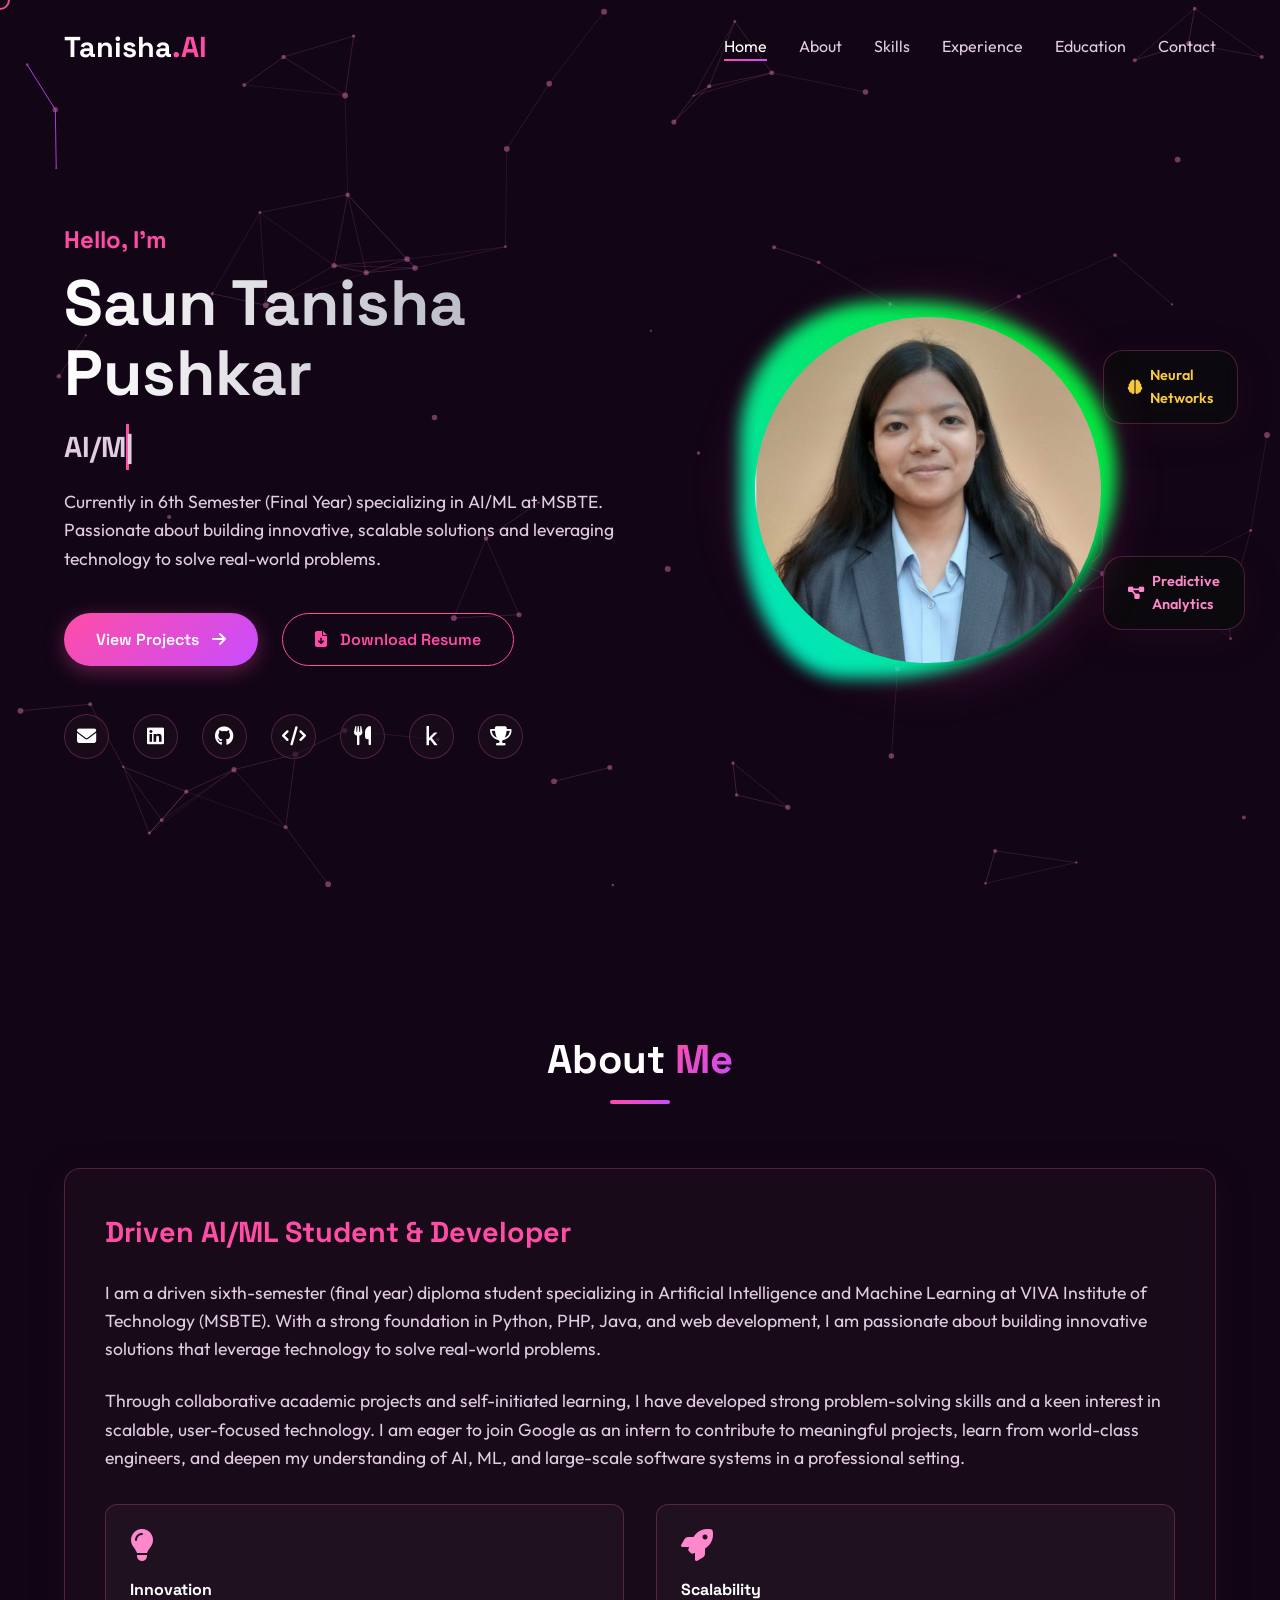
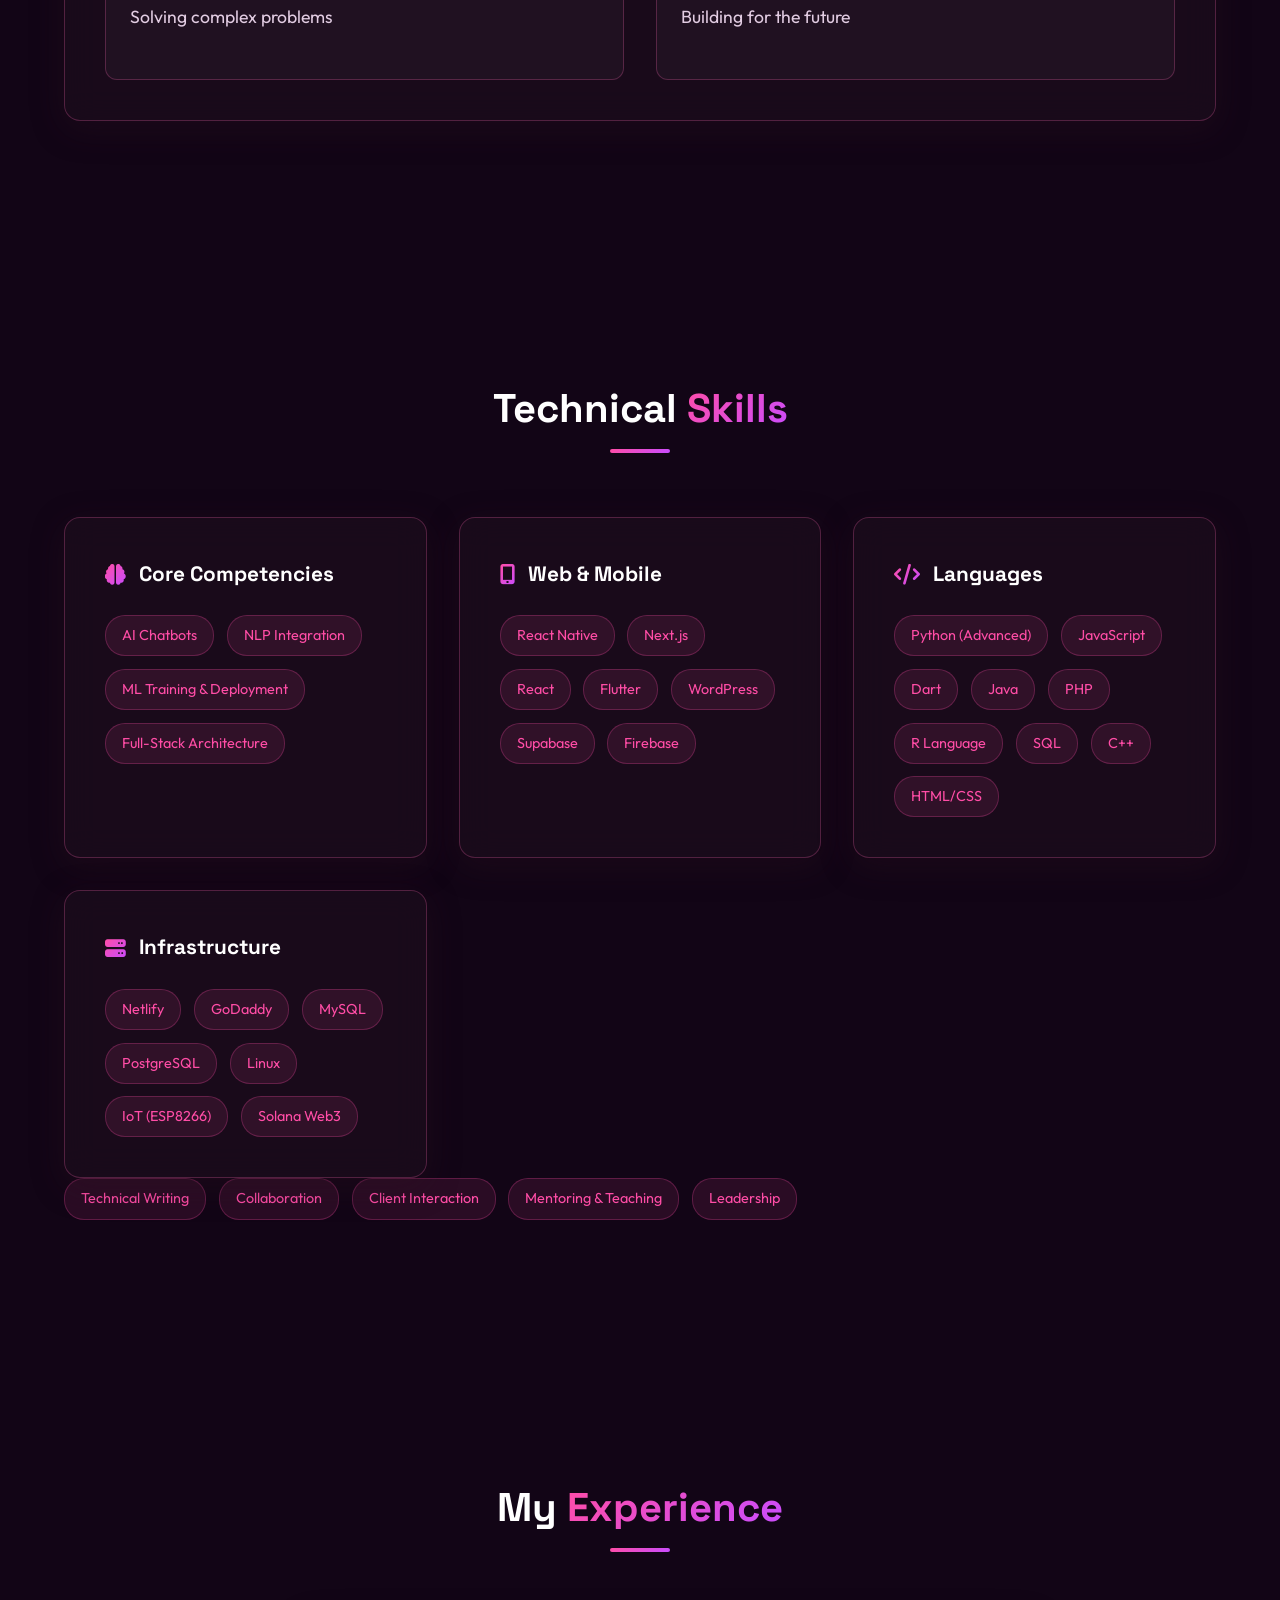
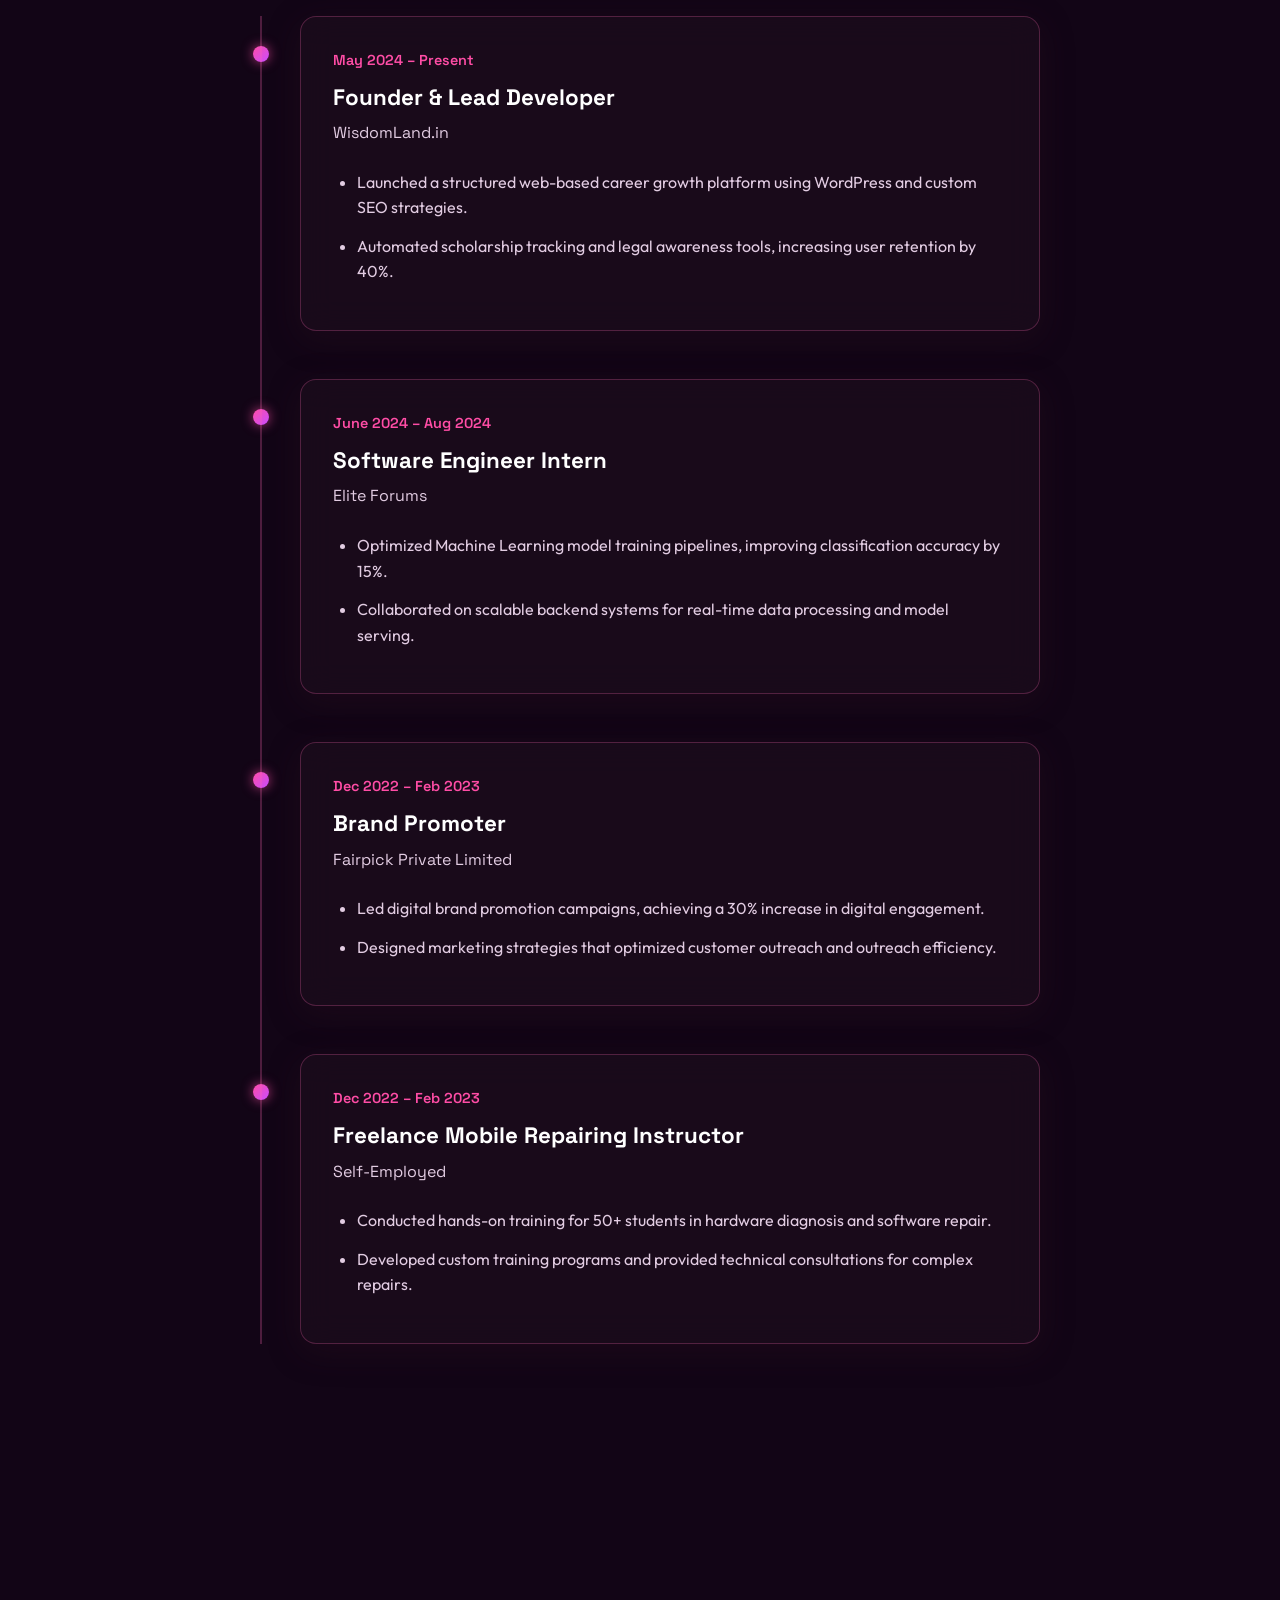
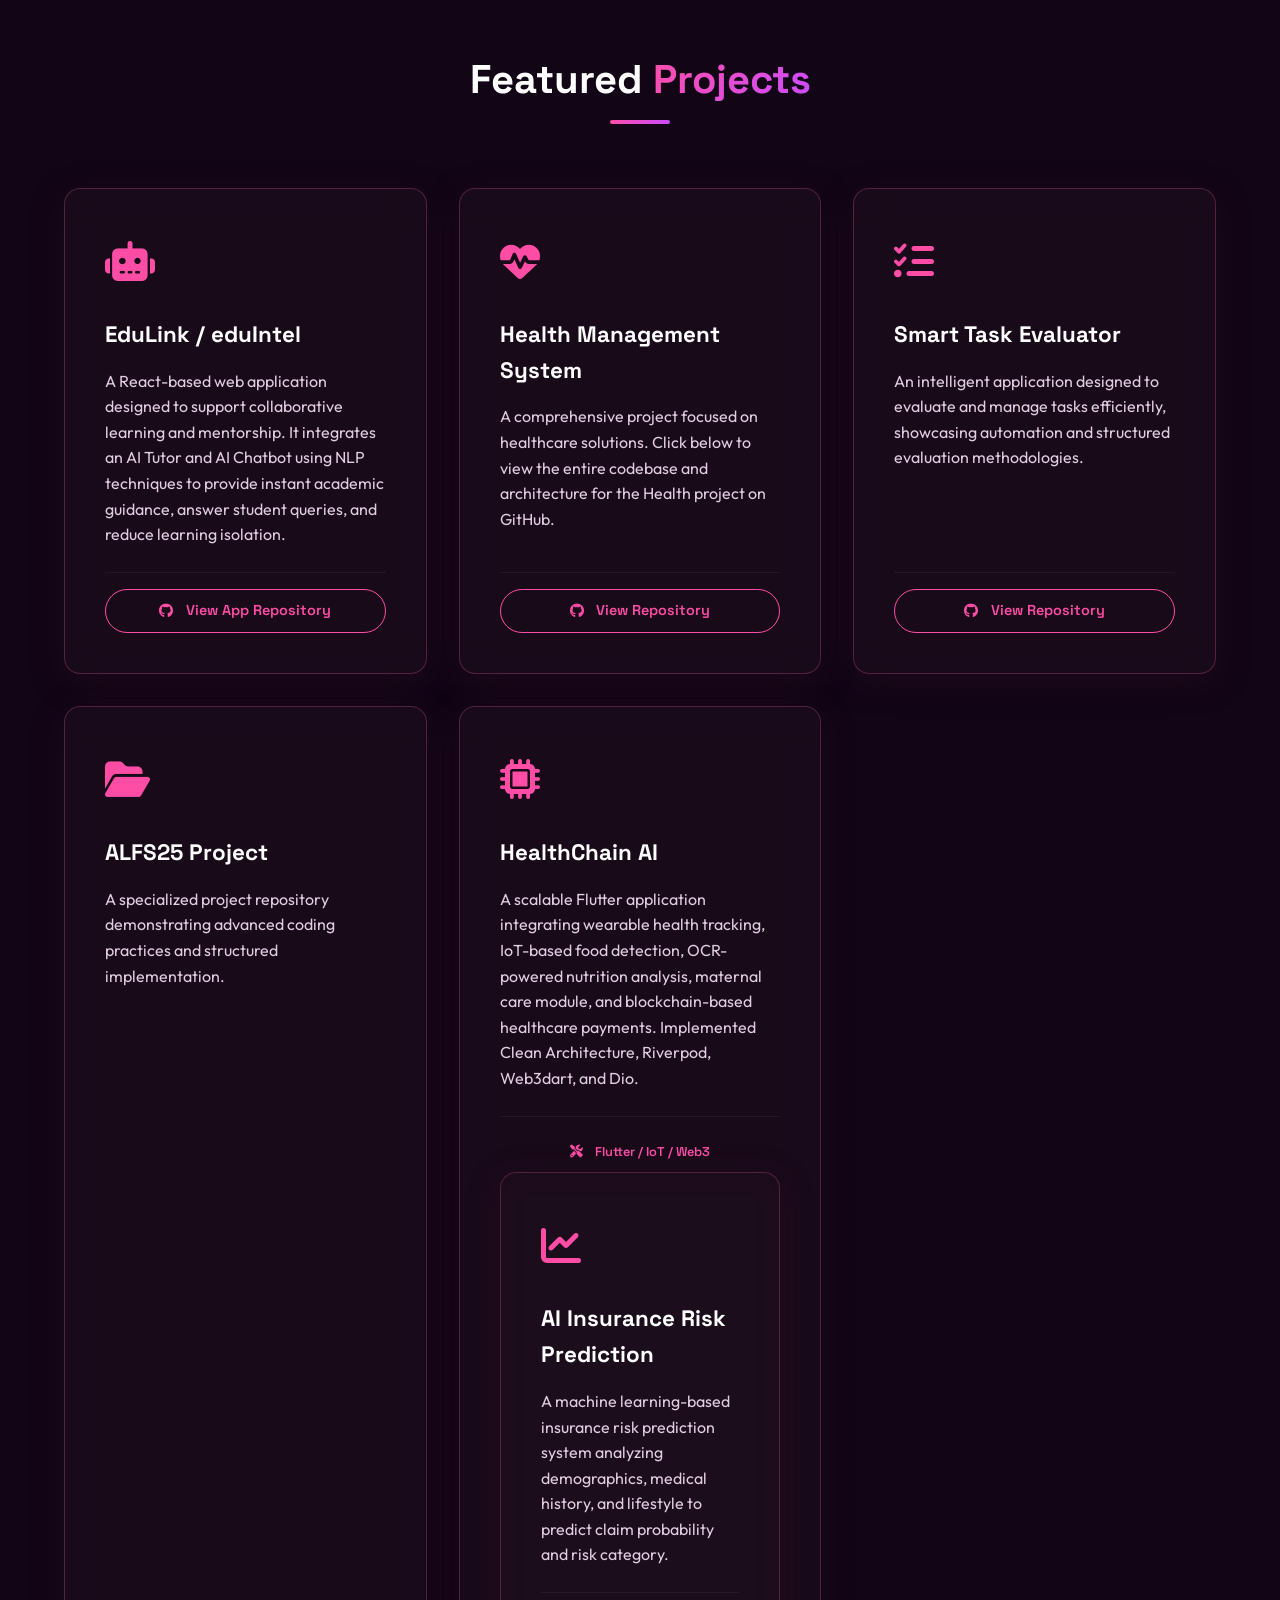
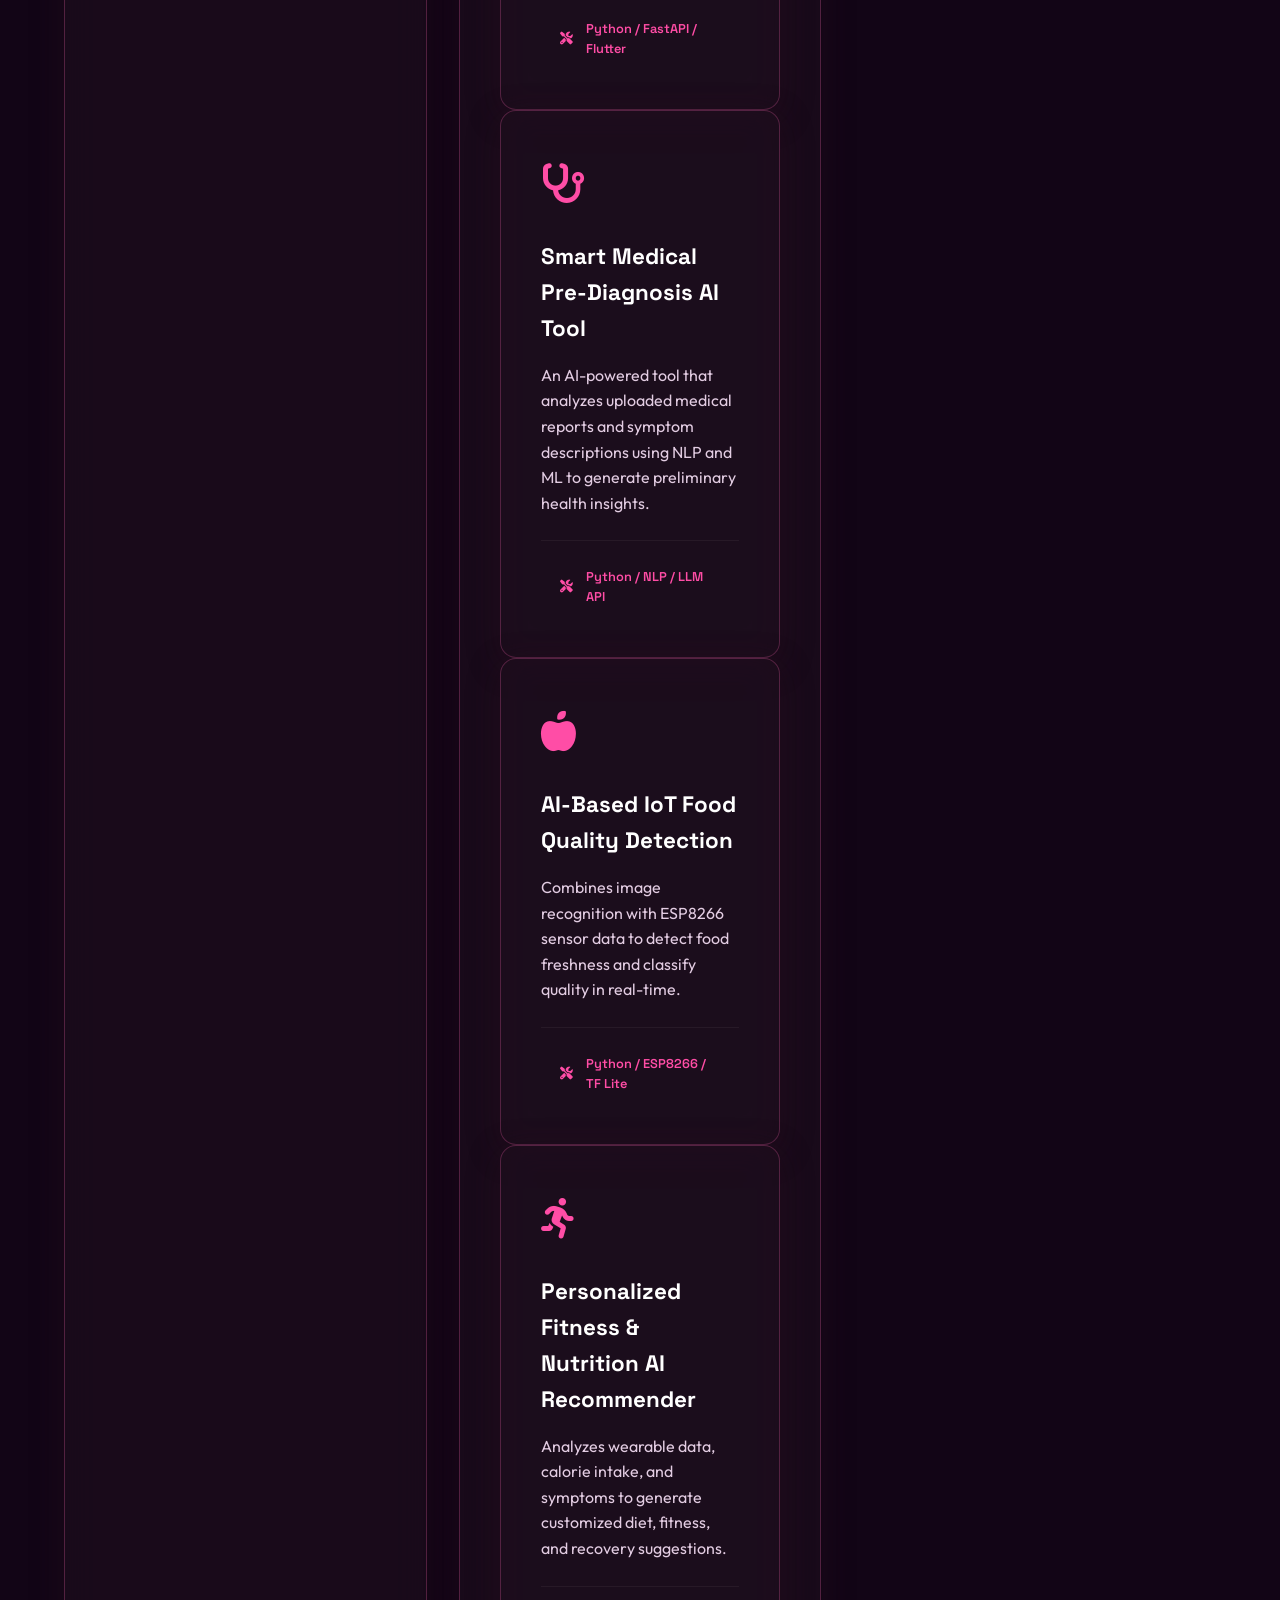
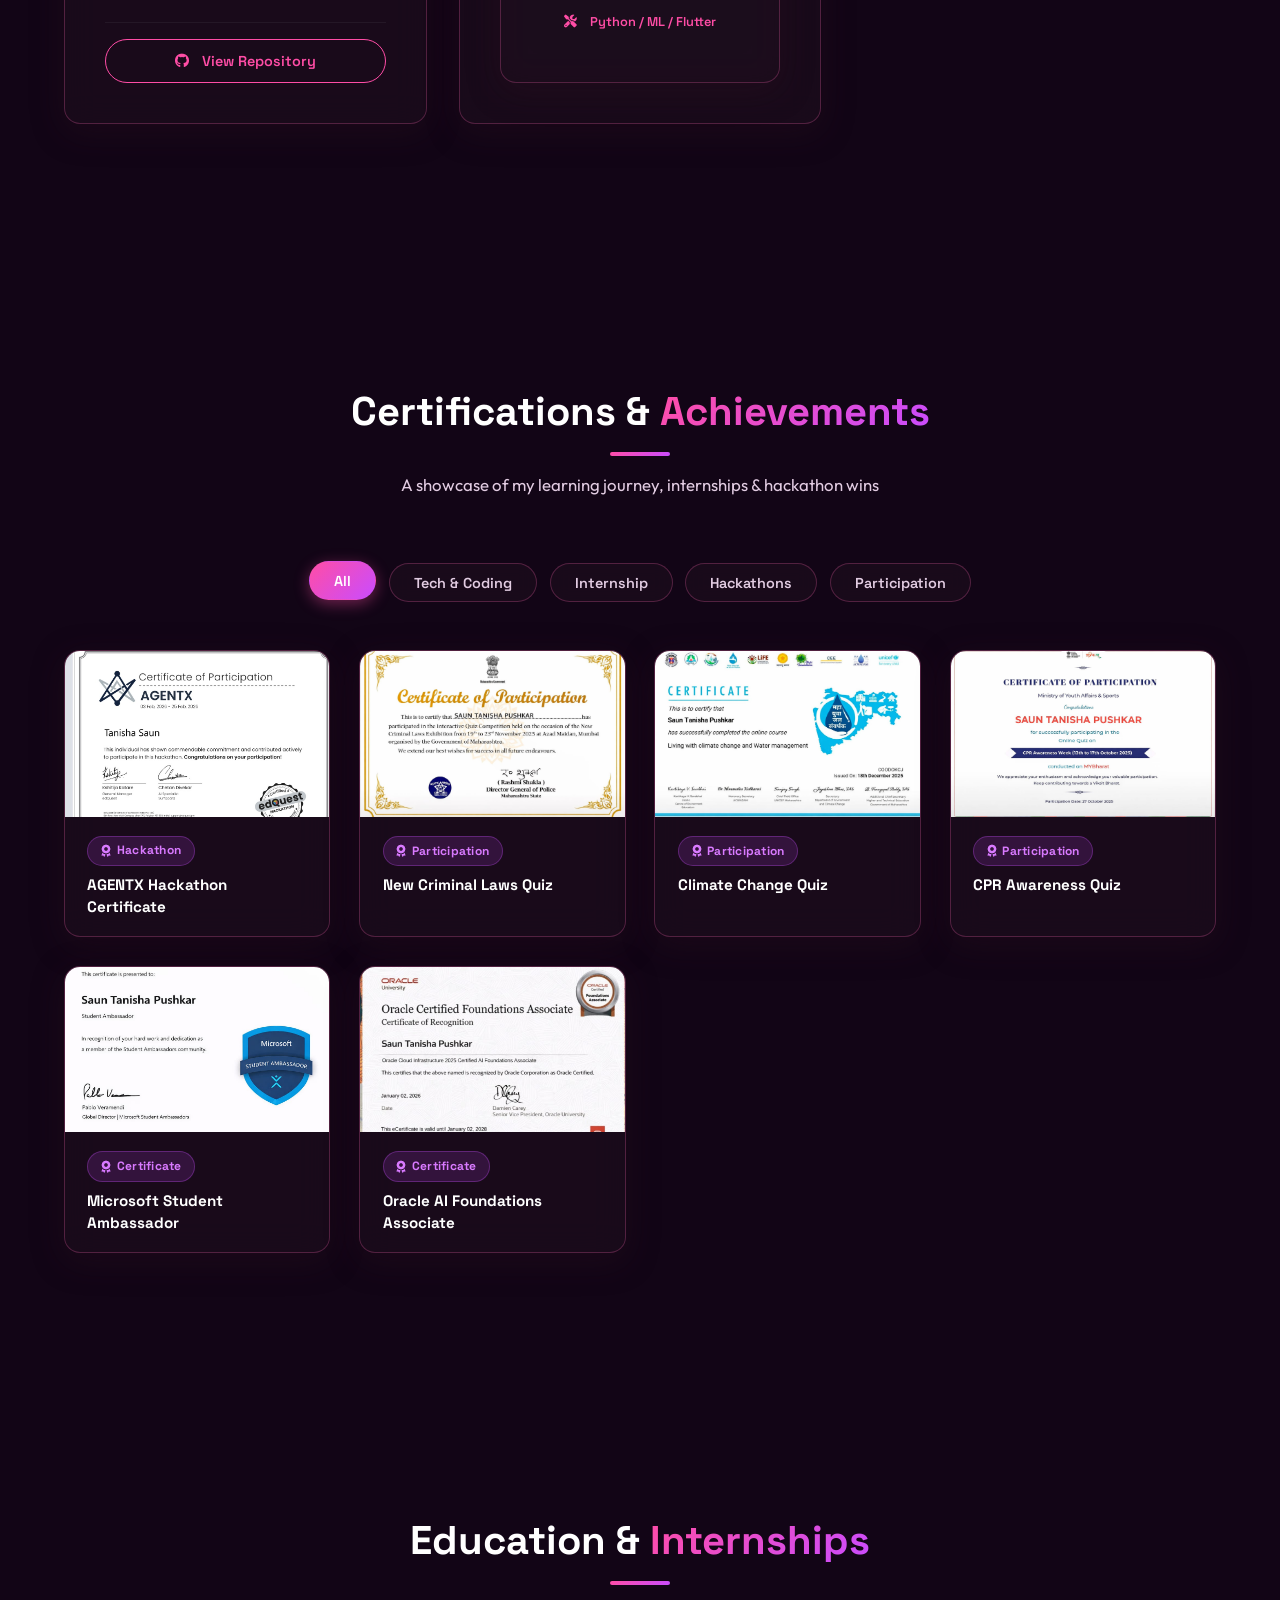
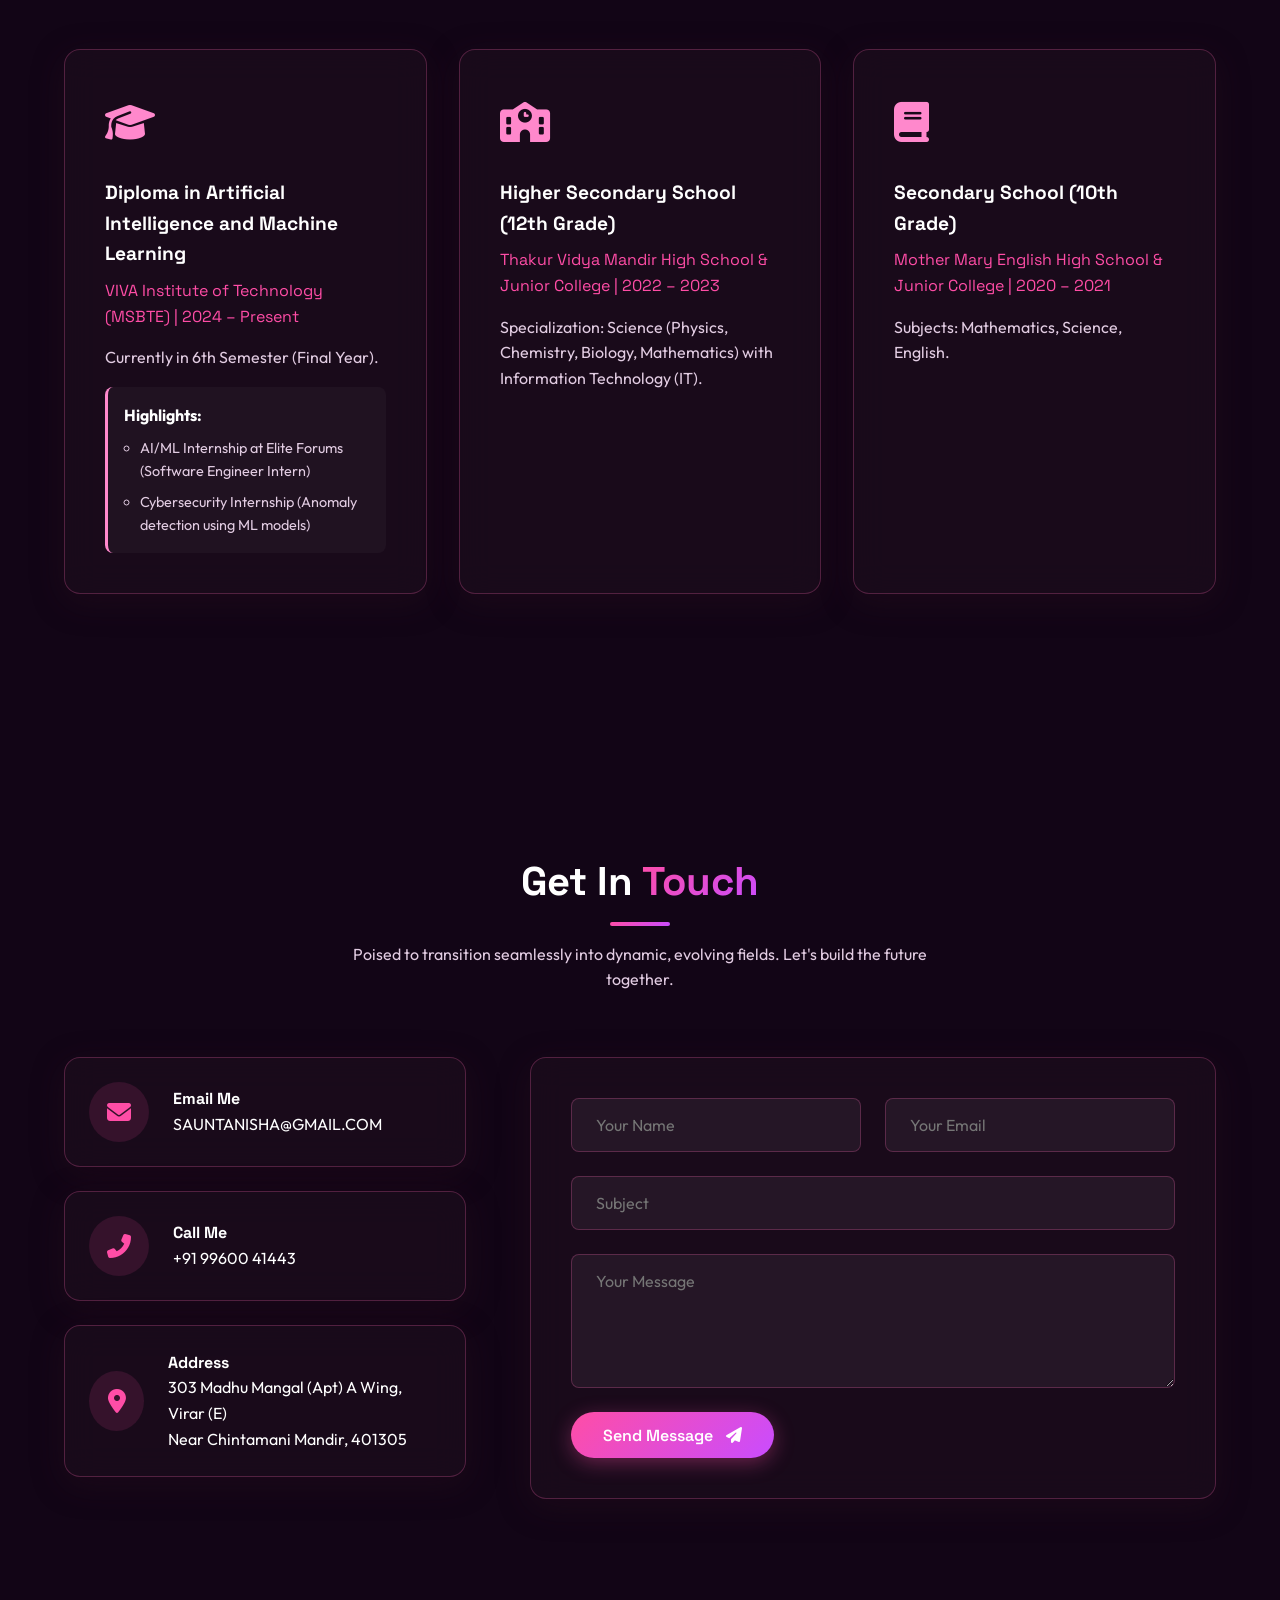
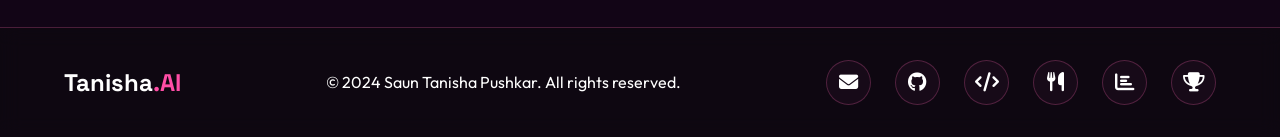
==== commit 19f76b03: "Enabled contact form via Formspree" ====
--- a/index.html
+++ b/index.html
@@ -595,13 +595,13 @@
             </div>
 
             <form class="contact-form glass-panel reveal" id="contactForm"
-                onsubmit="event.preventDefault(); alert('In a real environment, this would send an email. Since this is a static site for Vercel, you can link this to a service like Formspree!');">
+                action="https://formspree.io/f/sauntanisha@gmail.com" method="POST">
                 <div class="input-group">
-                    <input type="text" placeholder="Your Name" required>
-                    <input type="email" placeholder="Your Email" required>
-                </div>
-                <input type="text" placeholder="Subject" required>
-                <textarea rows="5" placeholder="Your Message" required></textarea>
+                    <input type="text" name="name" placeholder="Your Name" required>
+                    <input type="email" name="email" placeholder="Your Email" required>
+                </div>
+                <input type="text" name="subject" placeholder="Subject" required>
+                <textarea name="message" rows="5" placeholder="Your Message" required></textarea>
                 <button type="submit" class="btn primary-btn submit-btn">Send Message <i
                         class="fas fa-paper-plane"></i></button>
             </form>
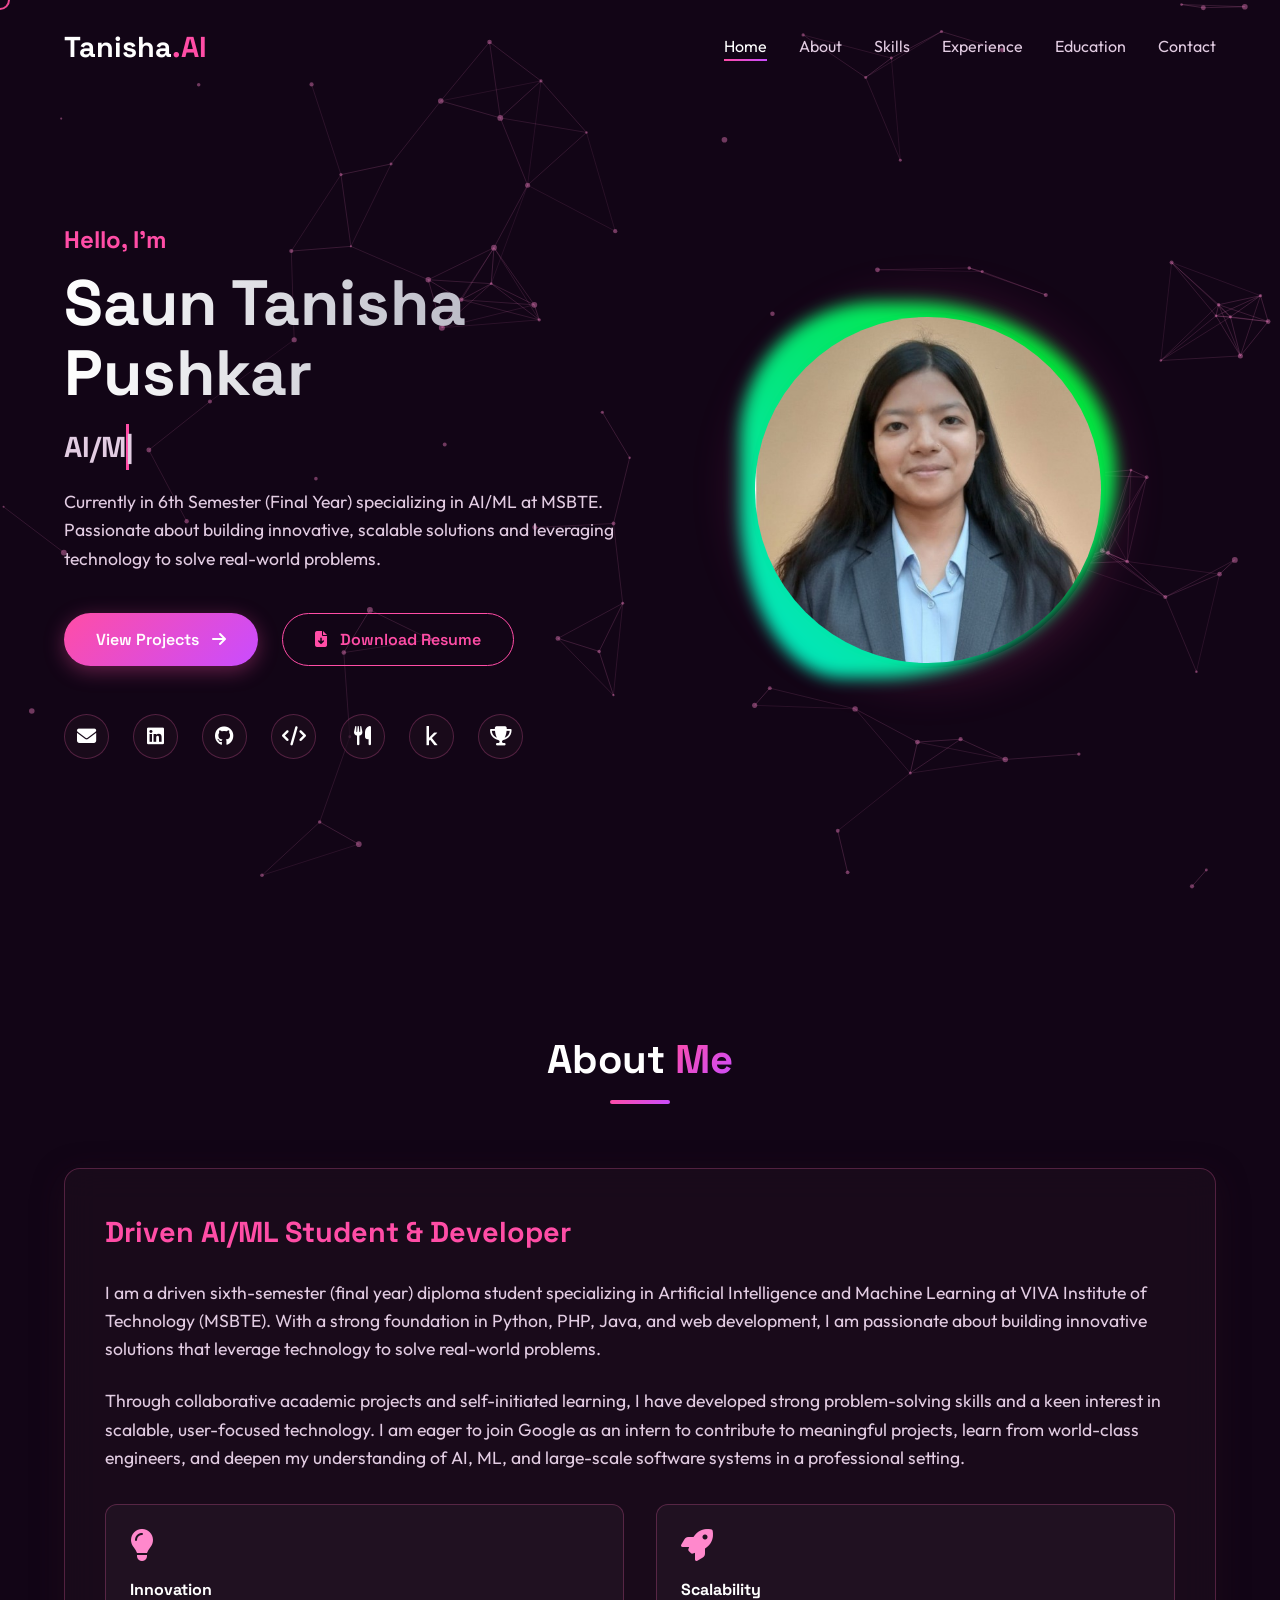
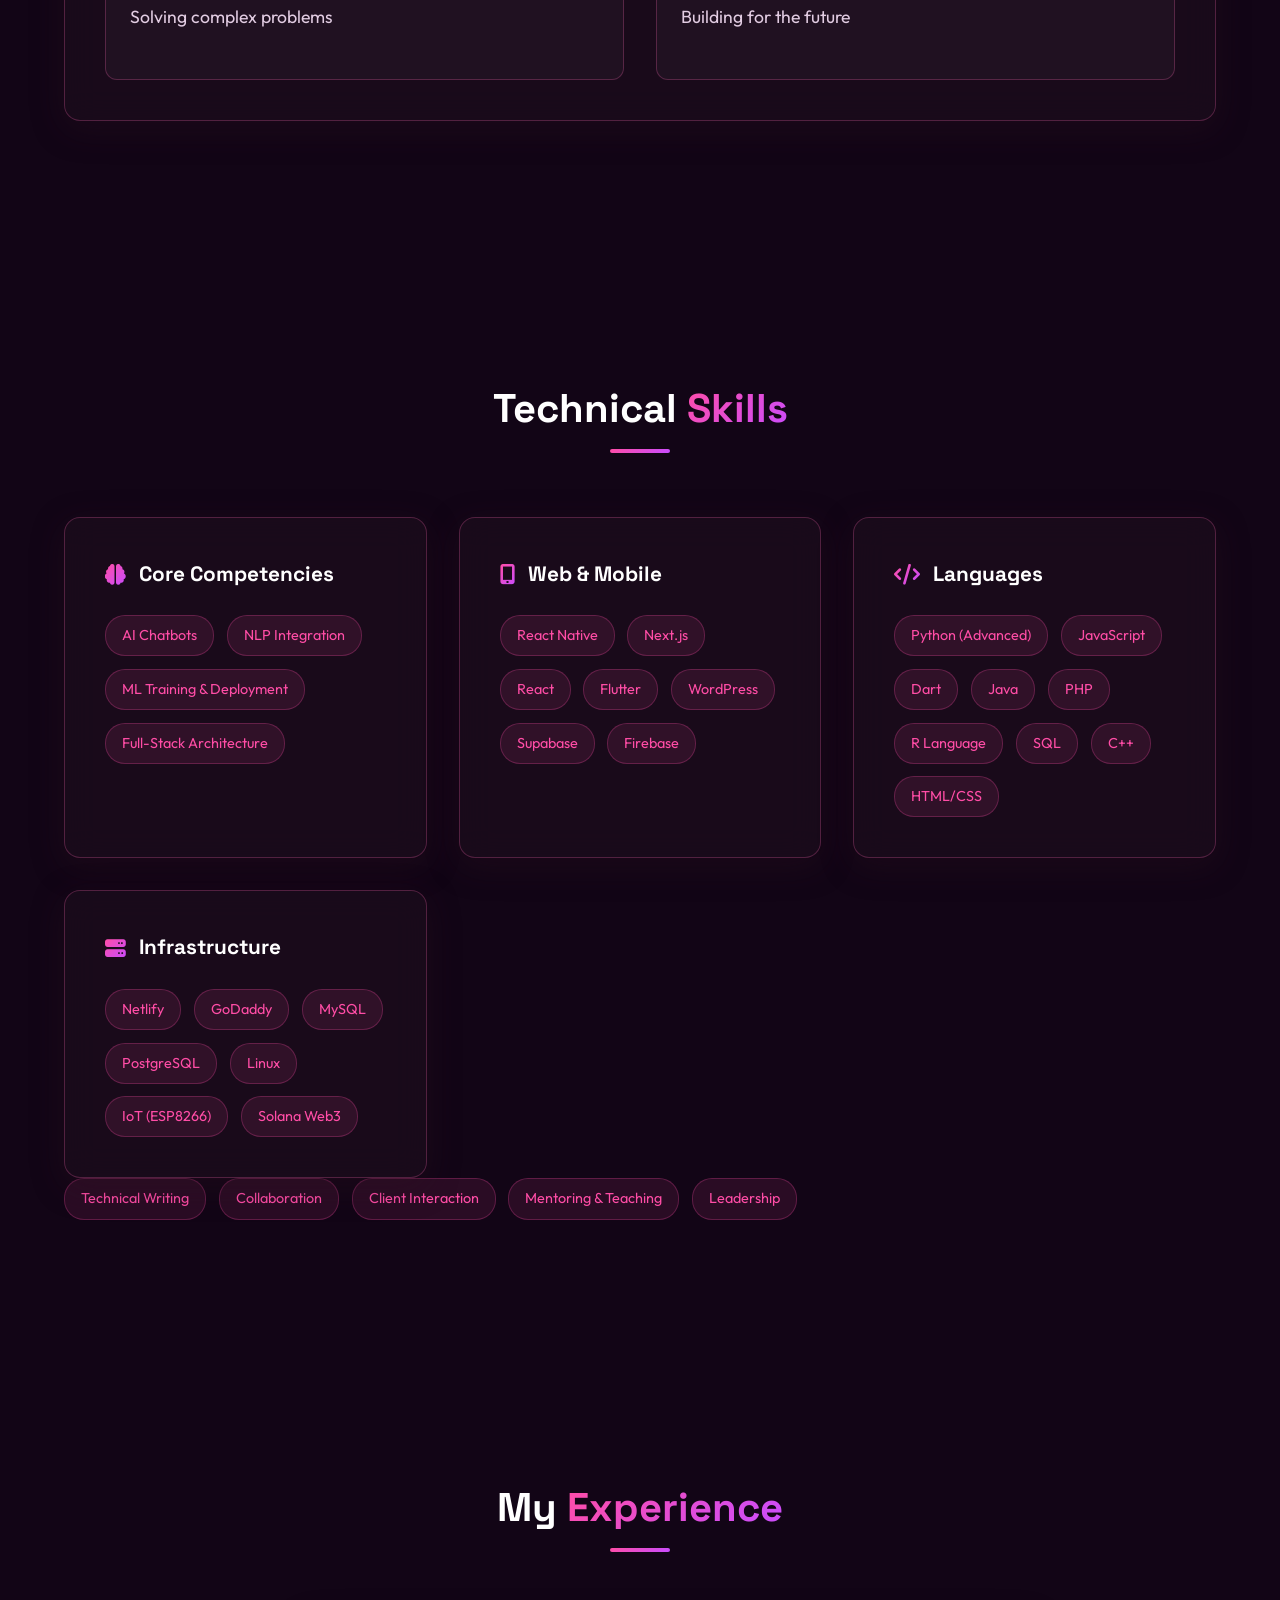
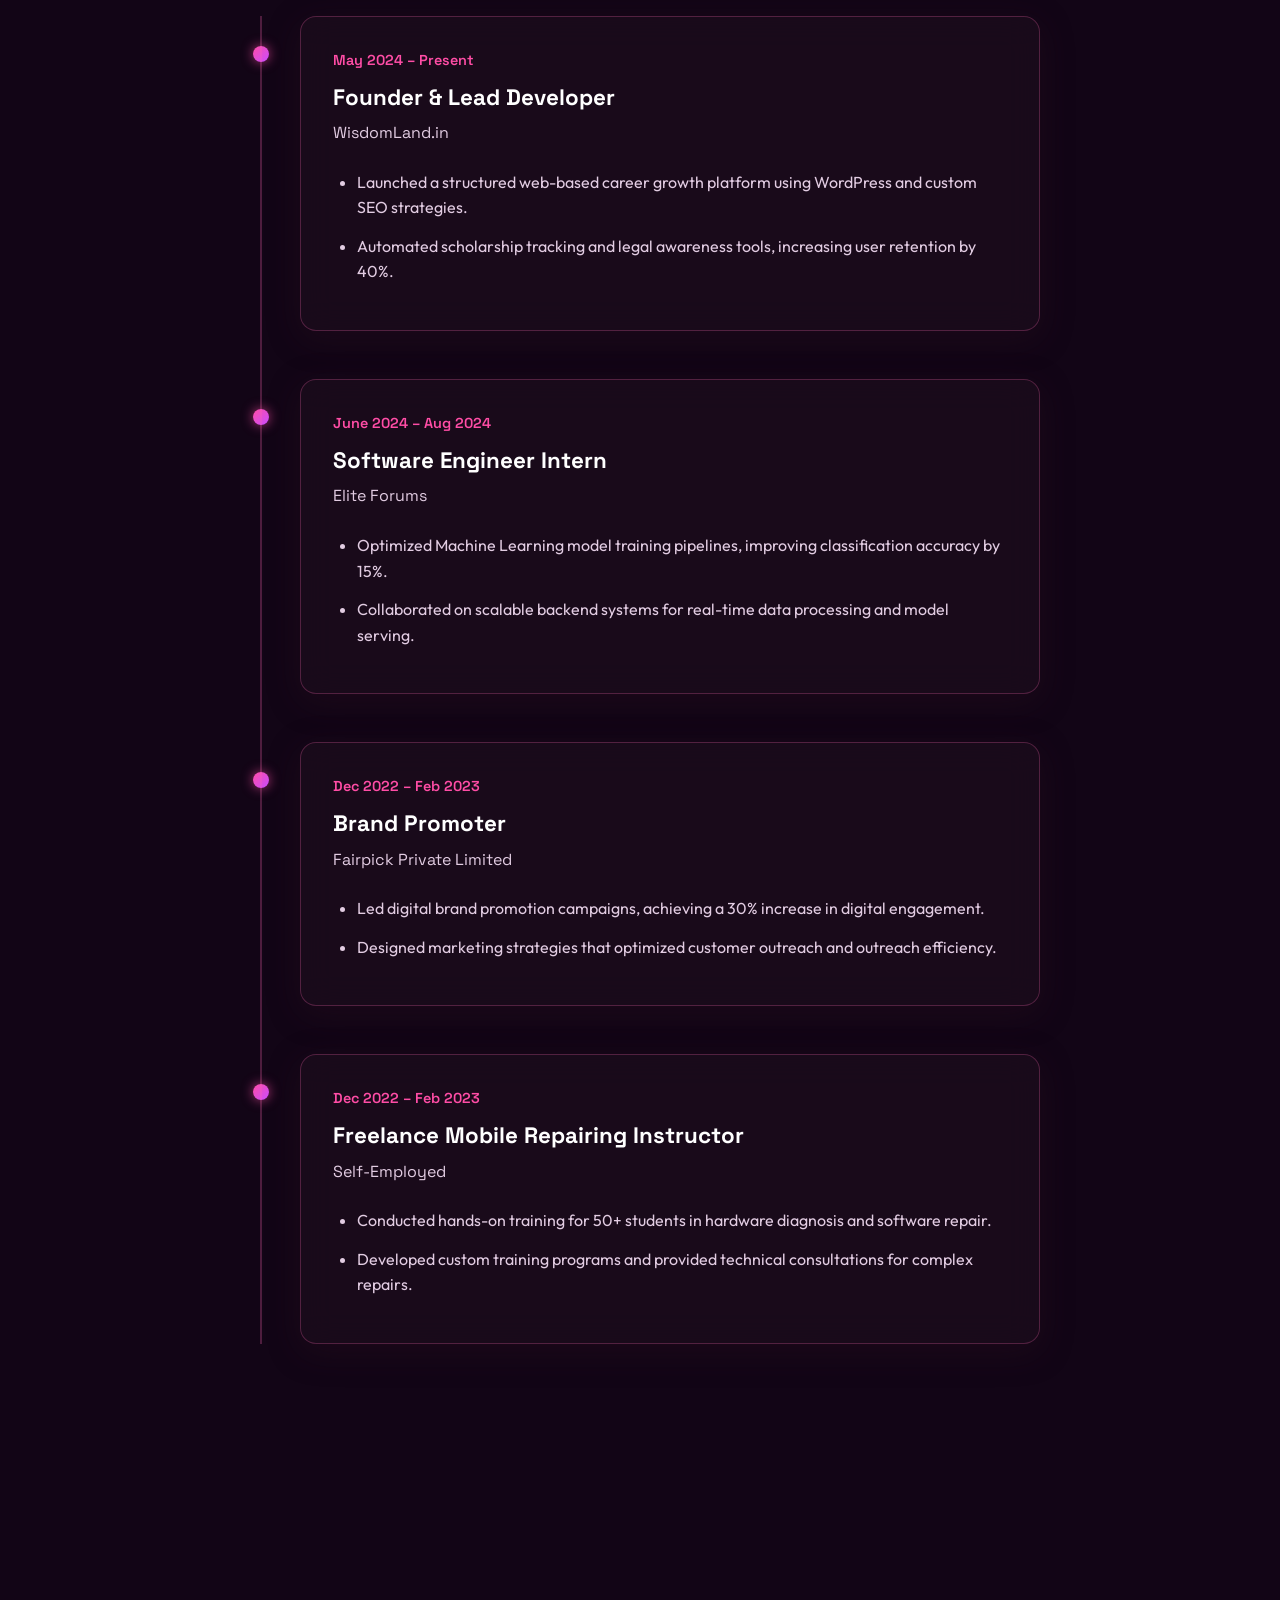
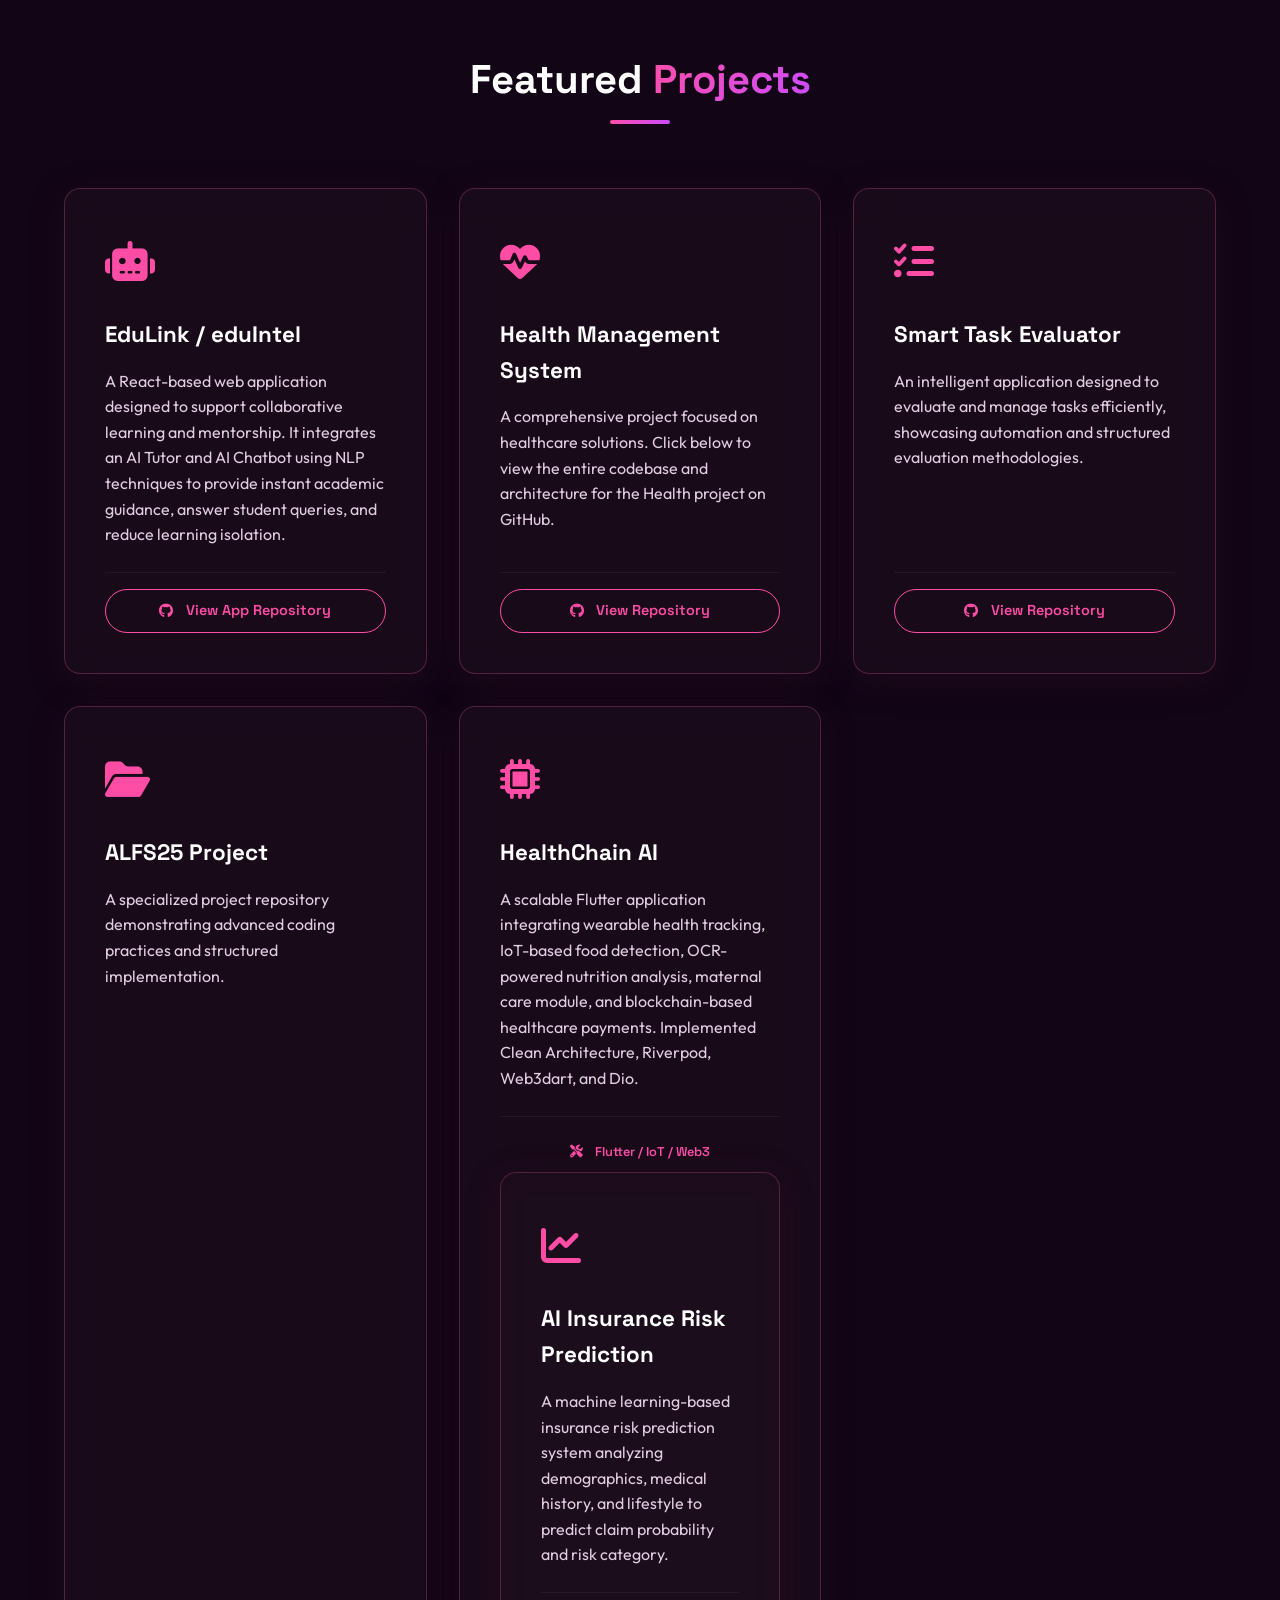
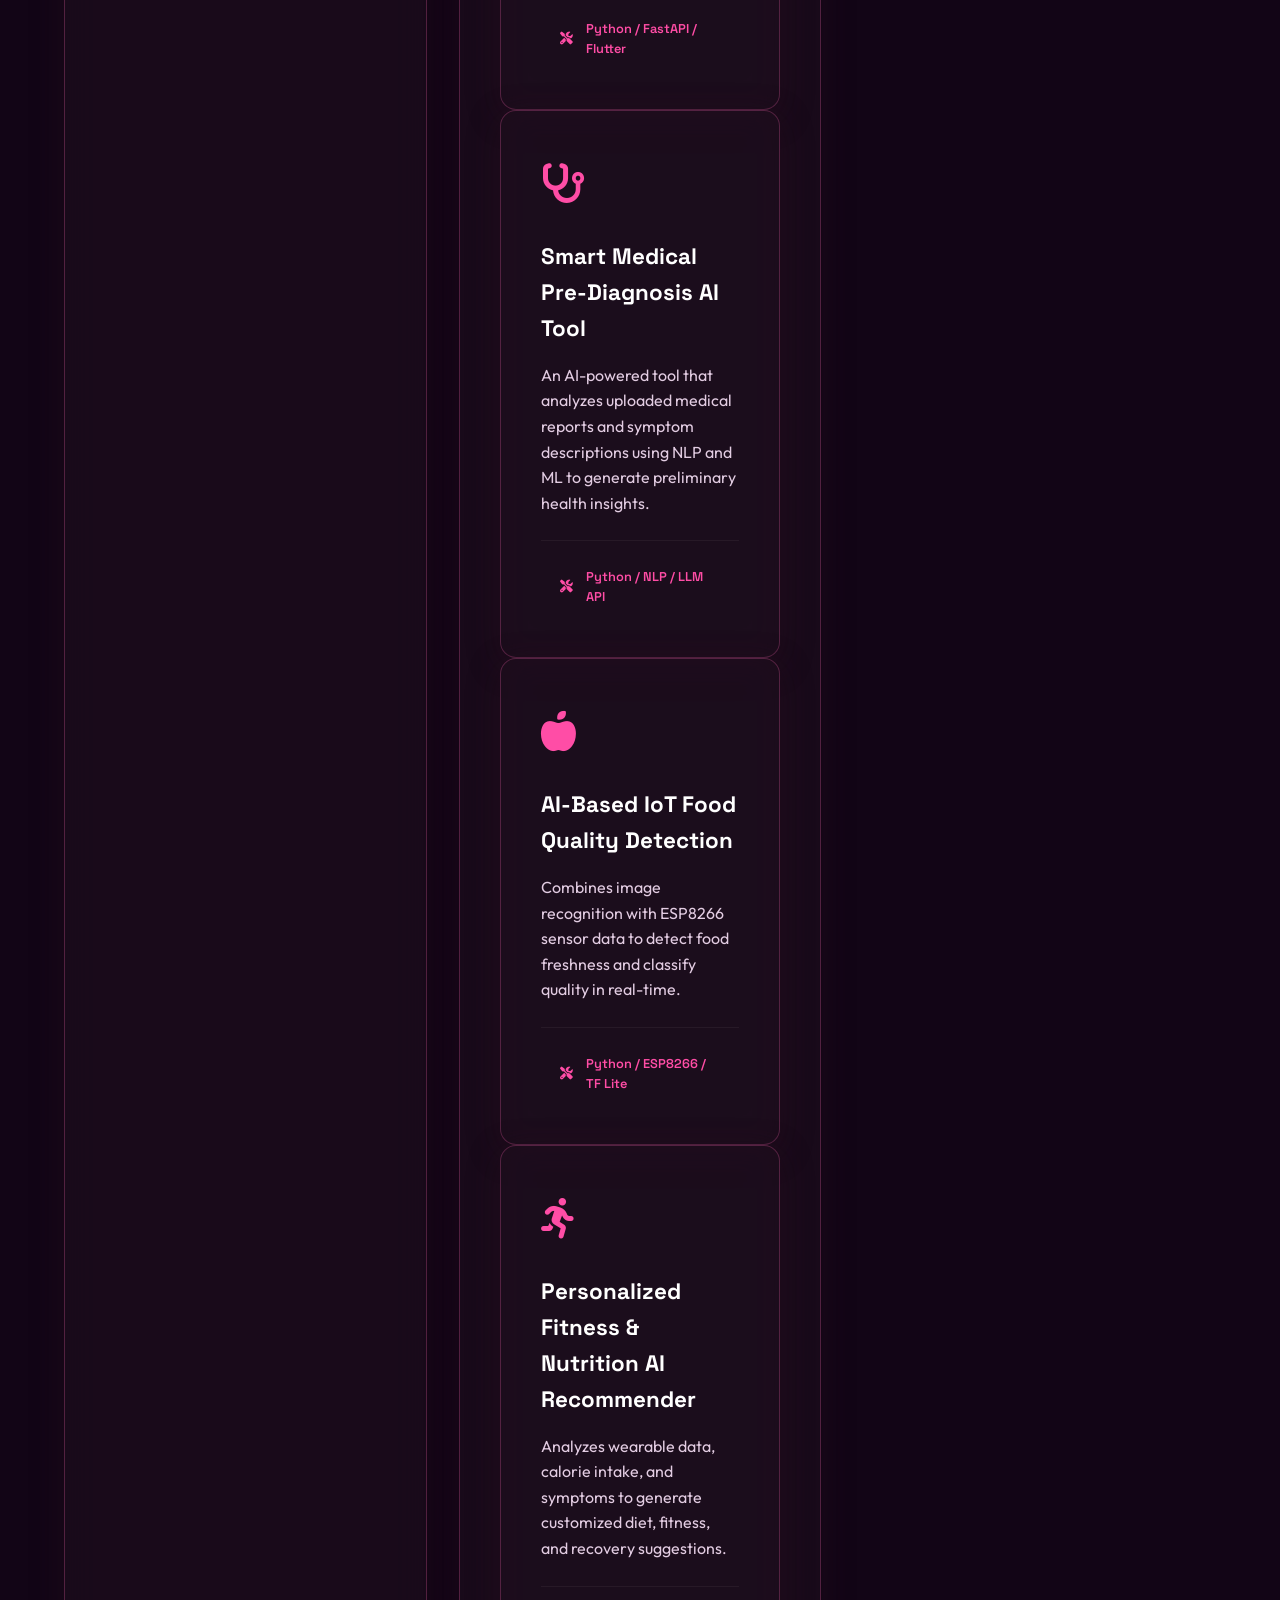
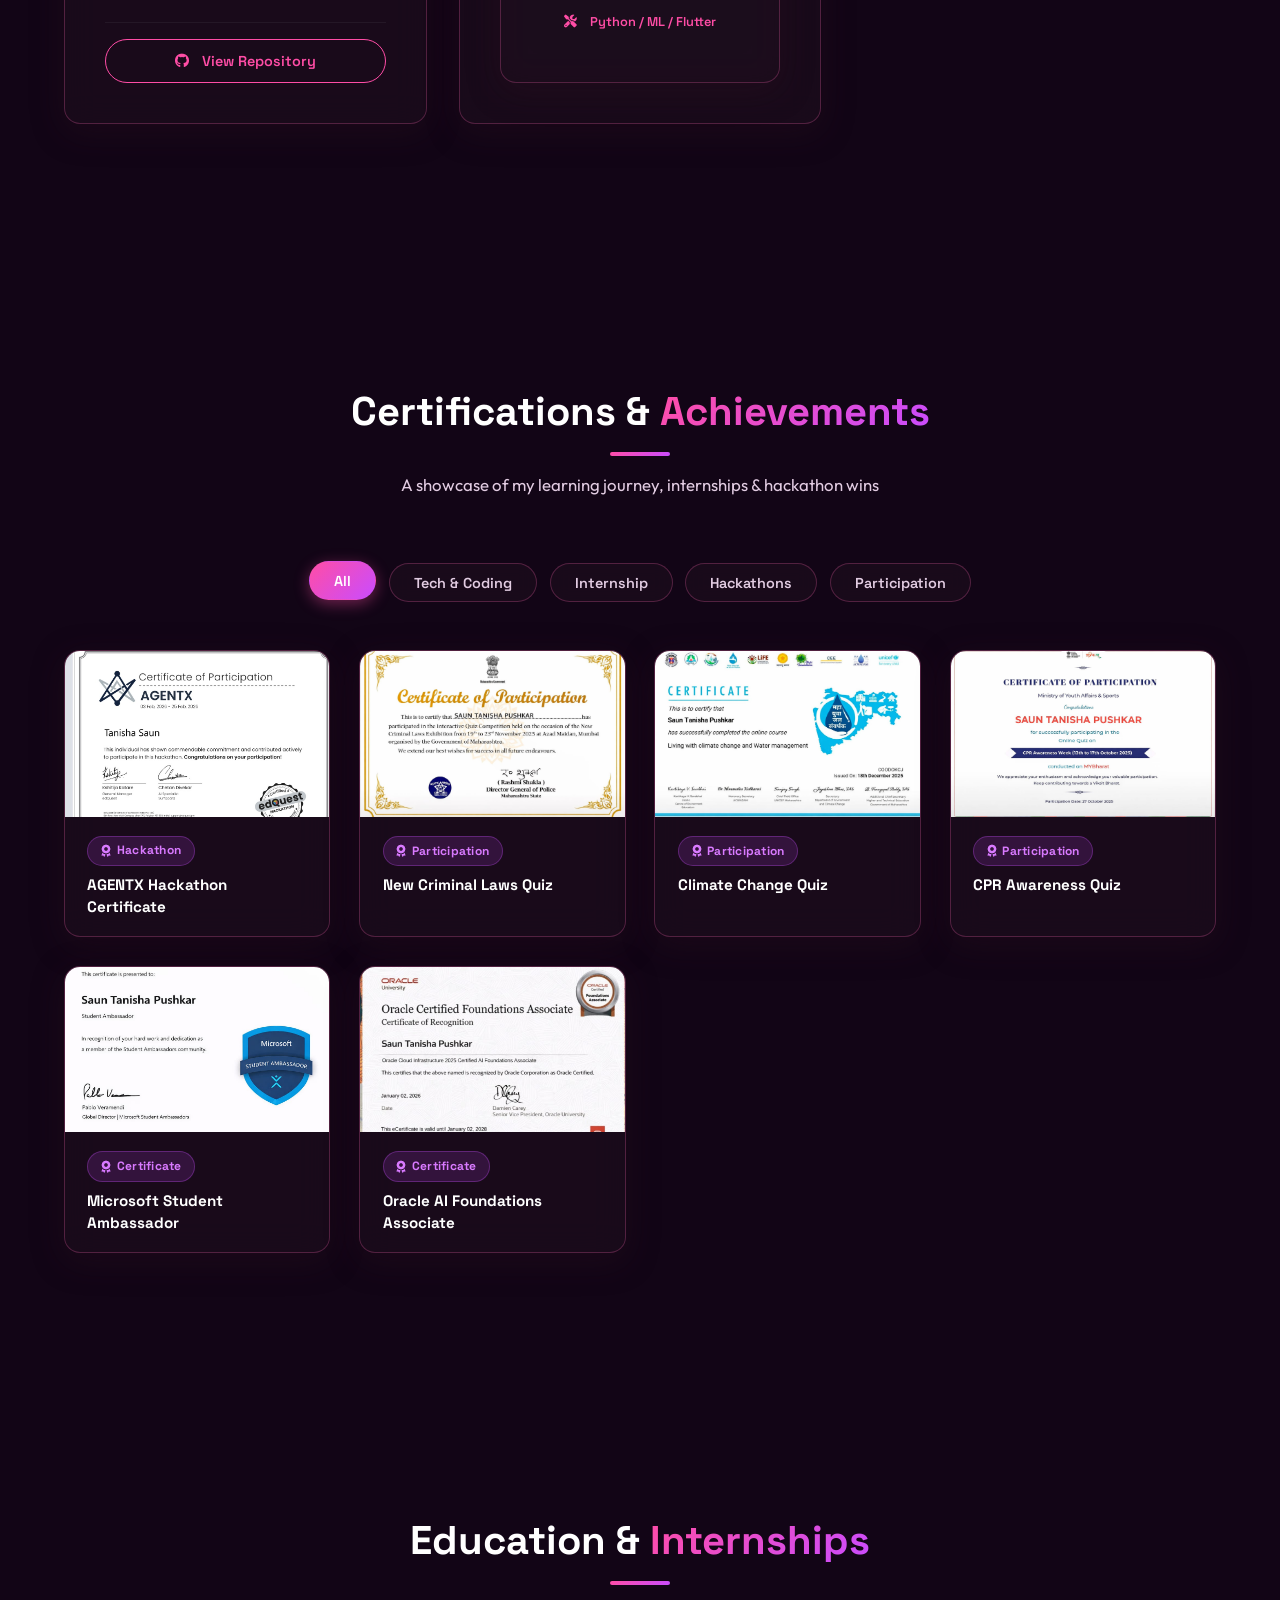
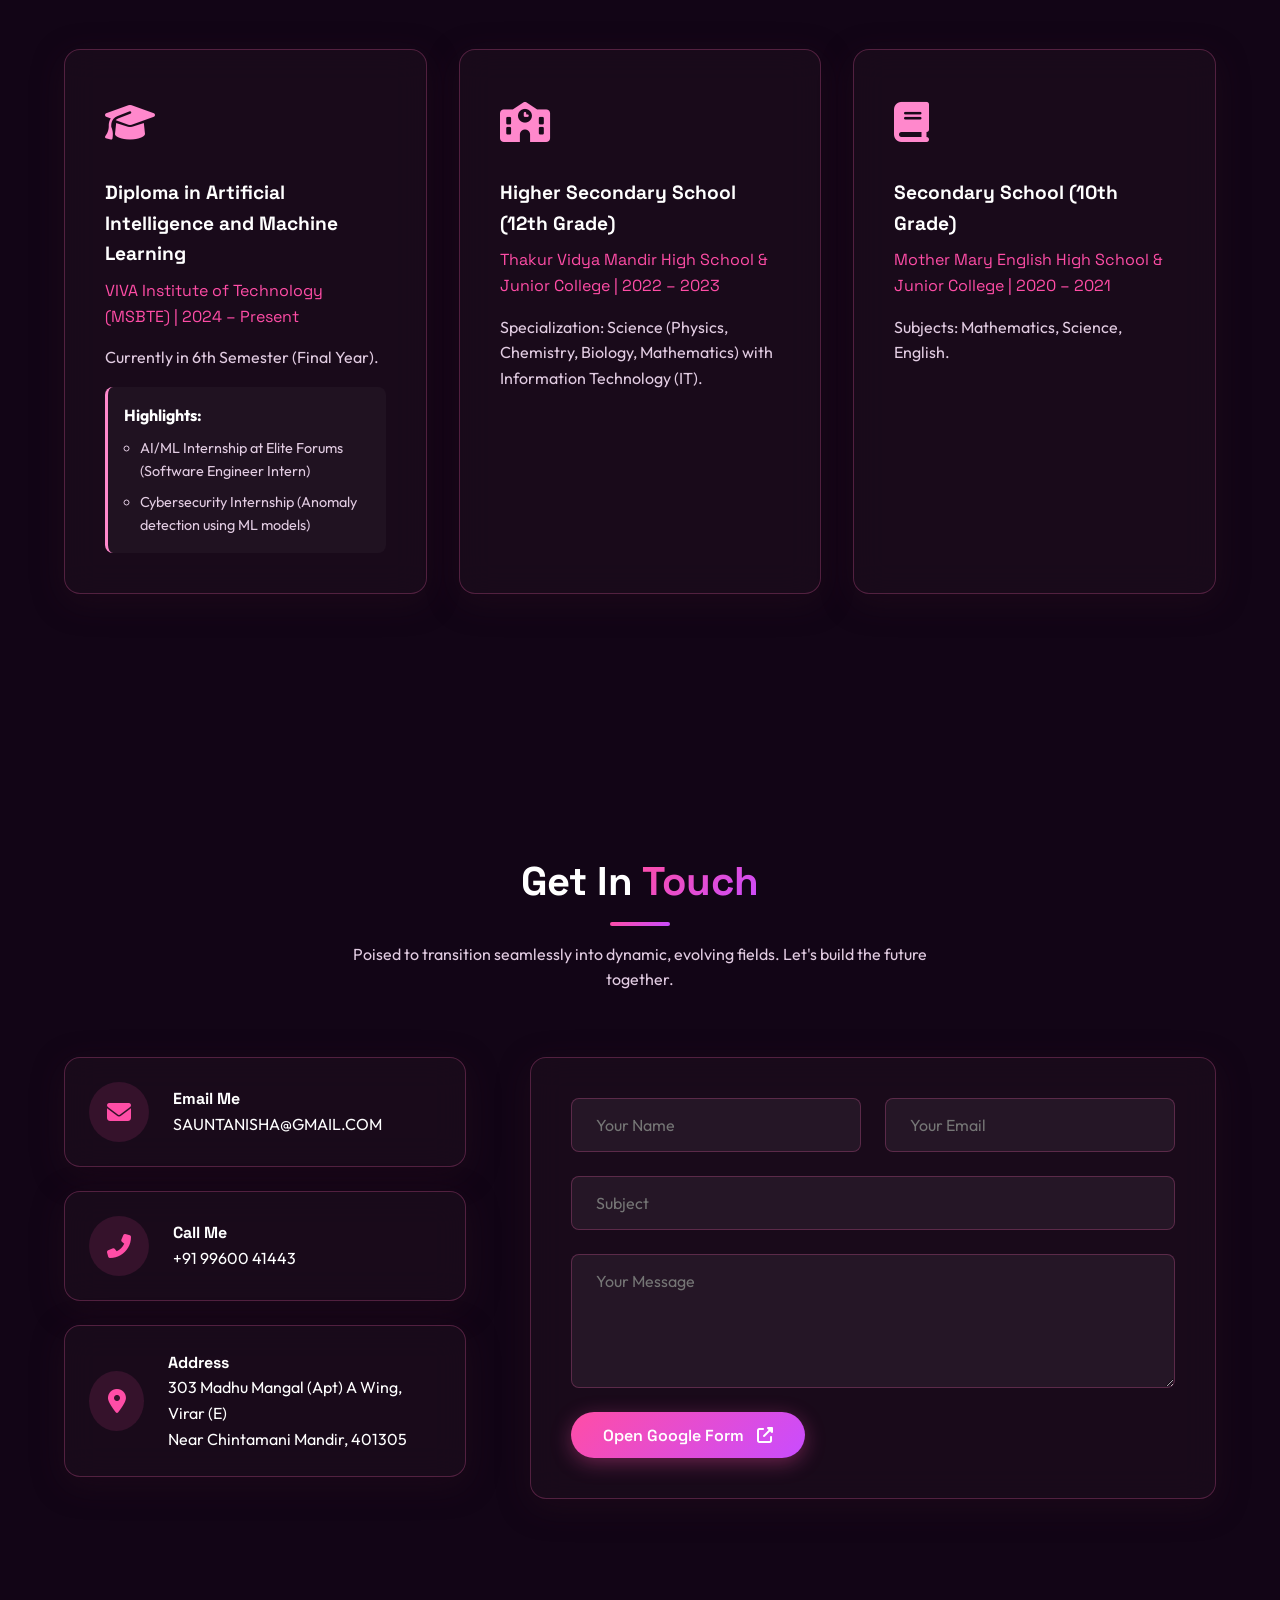
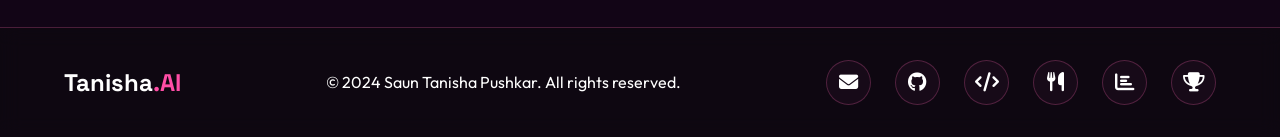
==== commit 30fa11d9: "Changed contact form to Google Form redirect" ====
--- a/index.html
+++ b/index.html
@@ -595,15 +595,15 @@
             </div>
 
             <form class="contact-form glass-panel reveal" id="contactForm"
-                action="https://formspree.io/f/sauntanisha@gmail.com" method="POST">
+                onsubmit="event.preventDefault(); window.open('https://docs.google.com/forms/d/e/YOUR_GOOGLE_FORM_ID/viewform', '_blank');">
                 <div class="input-group">
                     <input type="text" name="name" placeholder="Your Name" required>
                     <input type="email" name="email" placeholder="Your Email" required>
                 </div>
                 <input type="text" name="subject" placeholder="Subject" required>
                 <textarea name="message" rows="5" placeholder="Your Message" required></textarea>
-                <button type="submit" class="btn primary-btn submit-btn">Send Message <i
-                        class="fas fa-paper-plane"></i></button>
+                <button type="submit" class="btn primary-btn submit-btn">Open Google Form <i
+                        class="fas fa-external-link-alt"></i></button>
             </form>
         </div>
     </section>
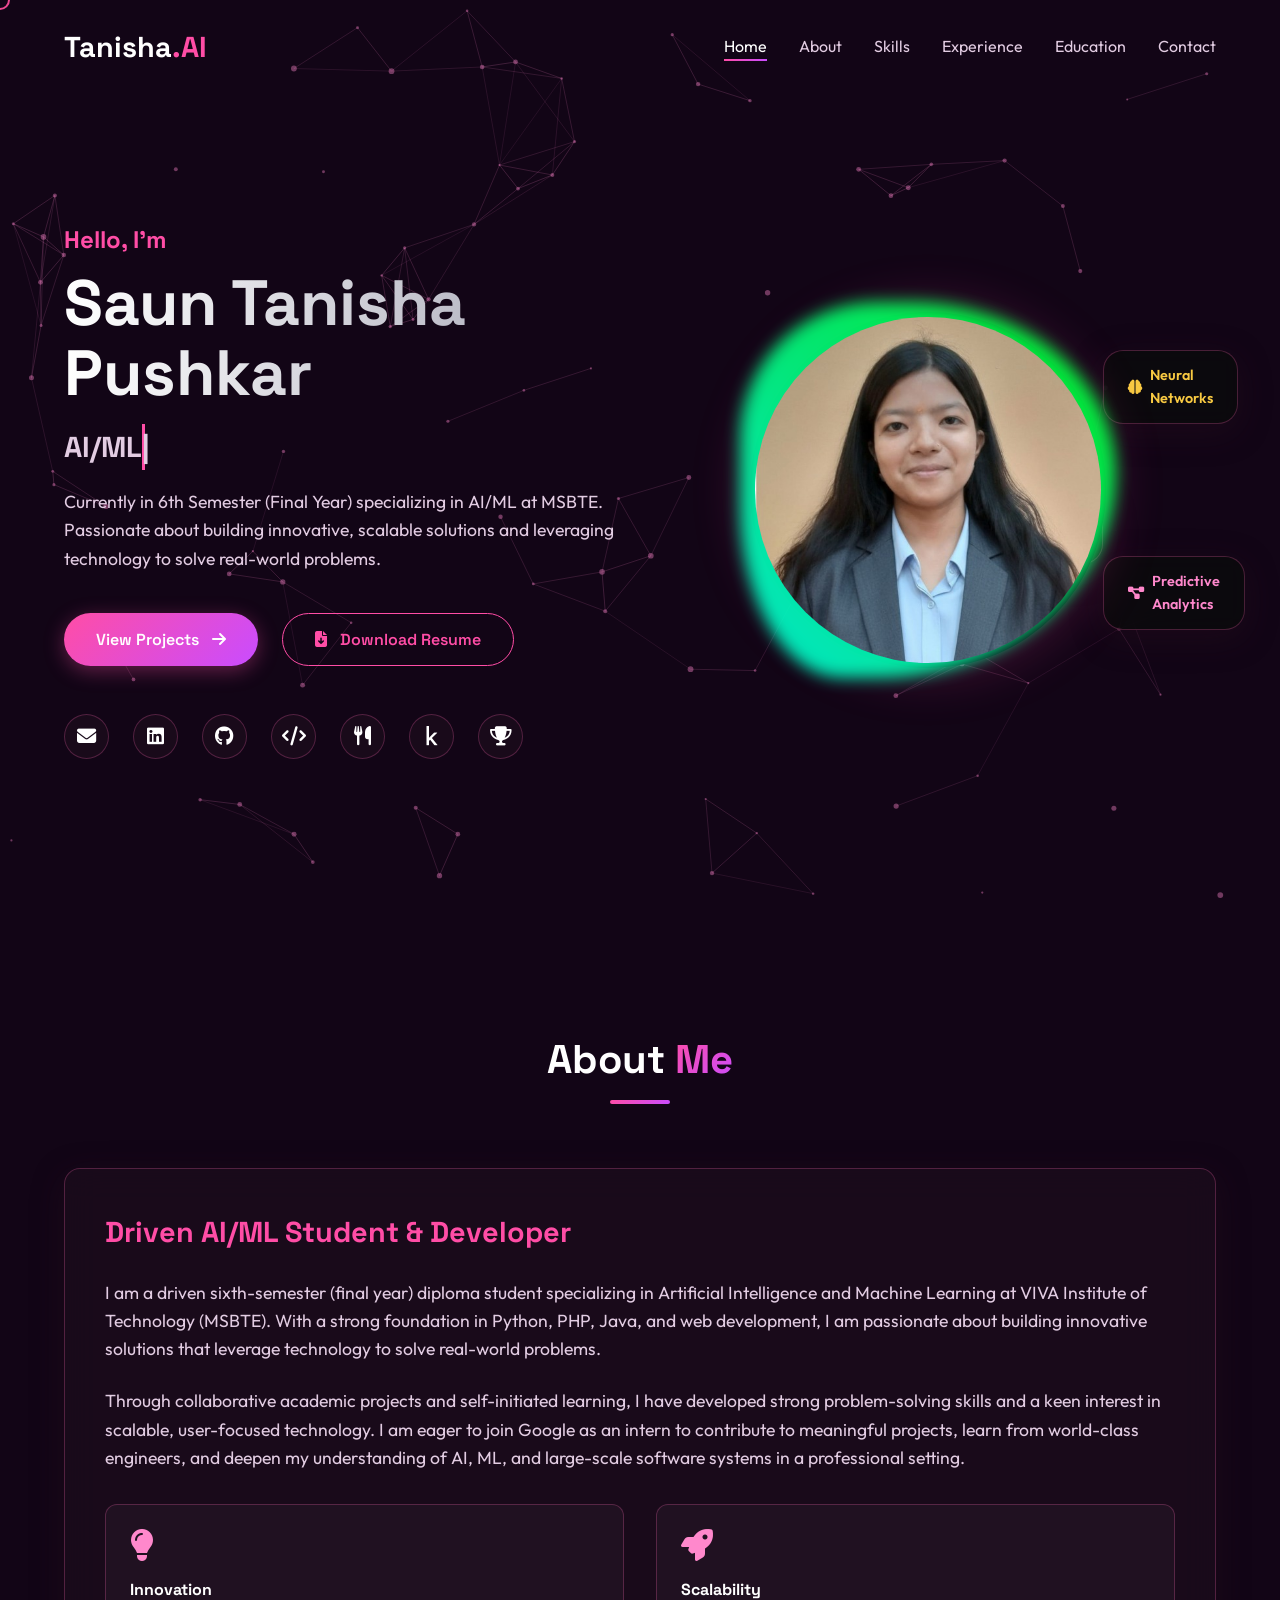
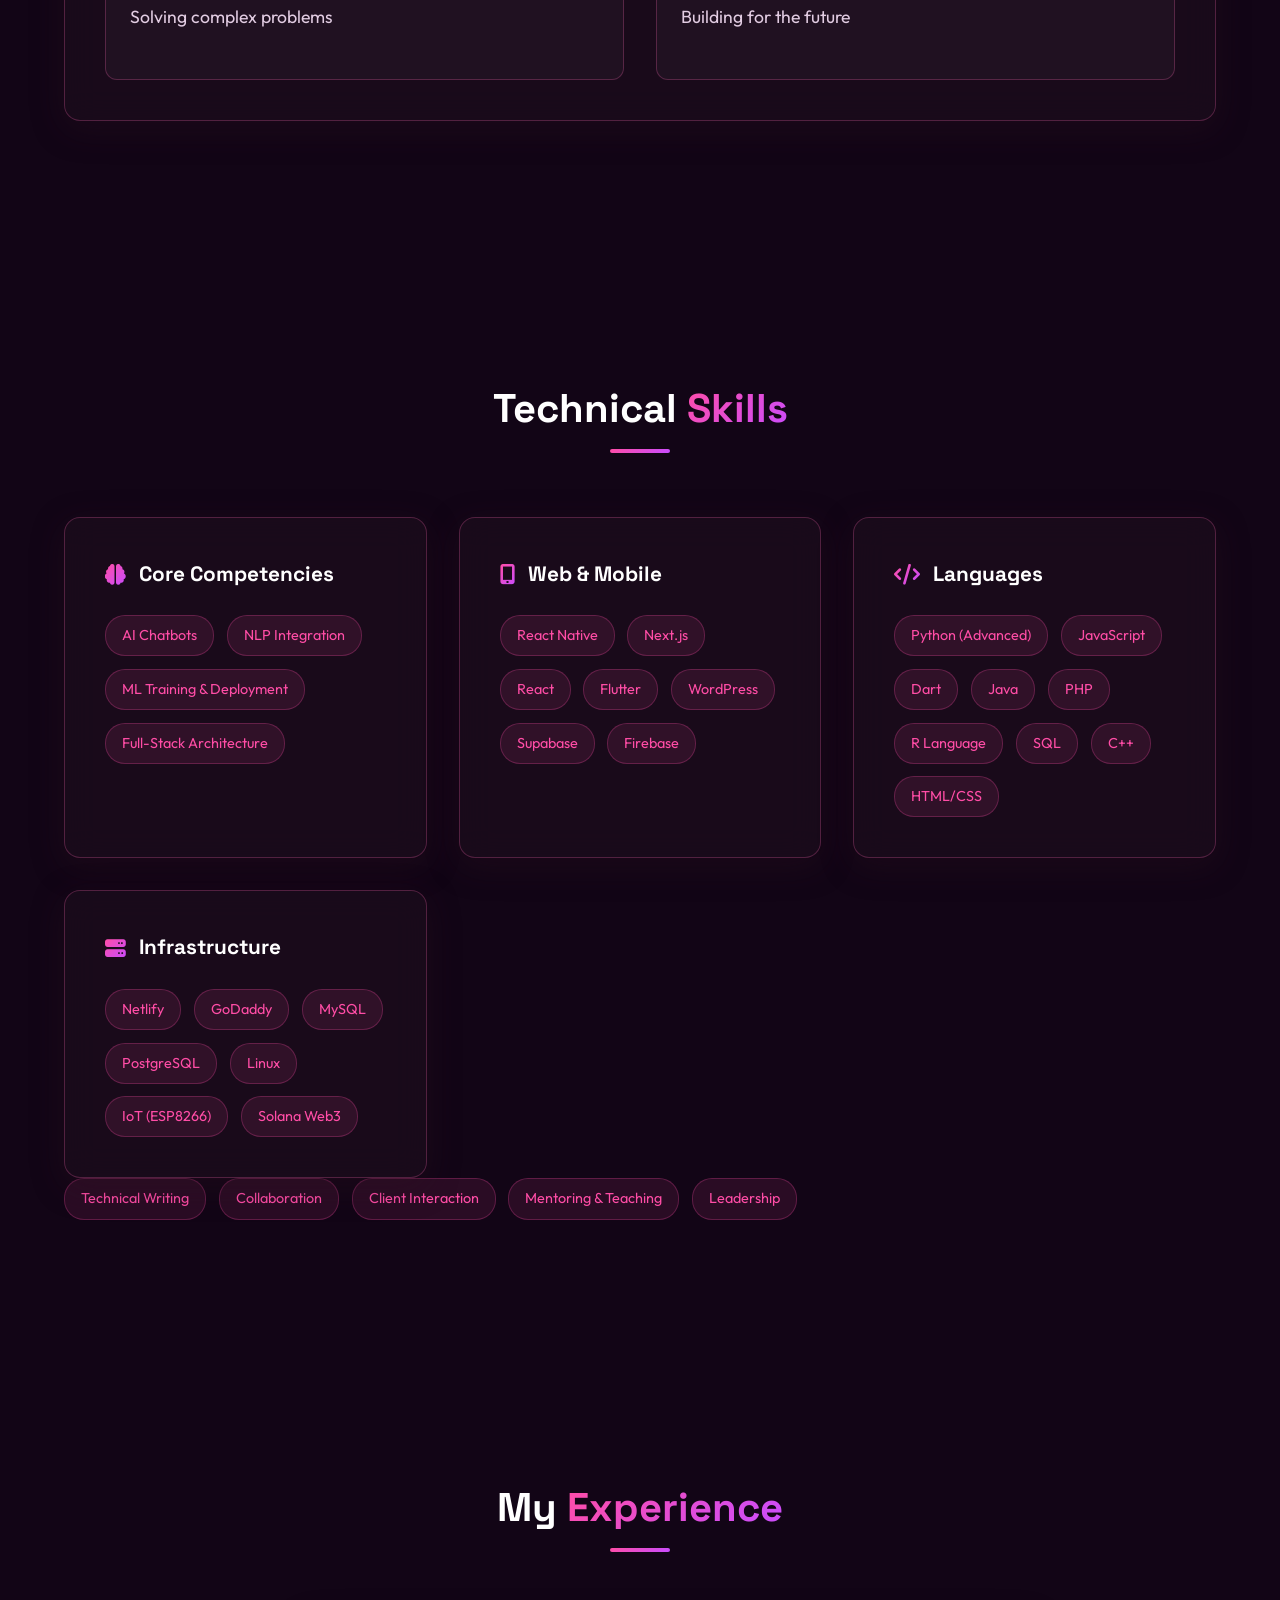
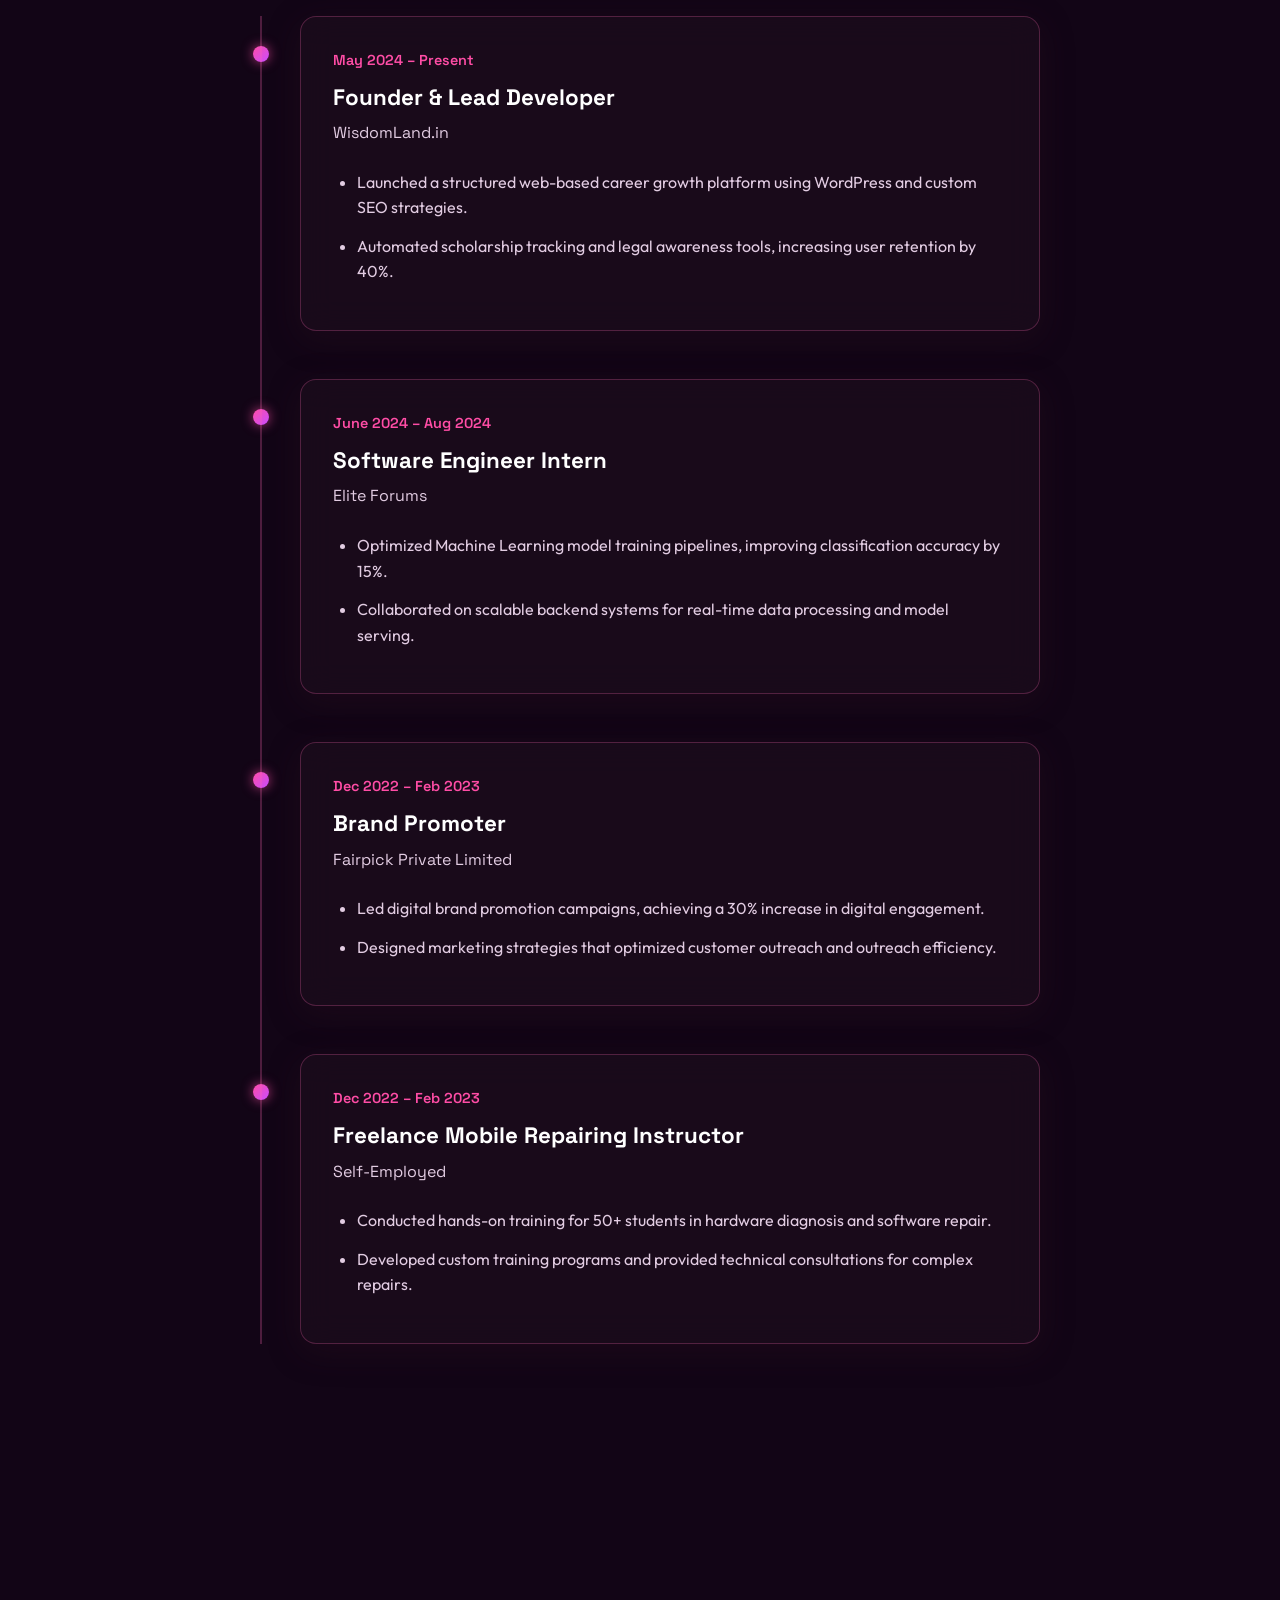
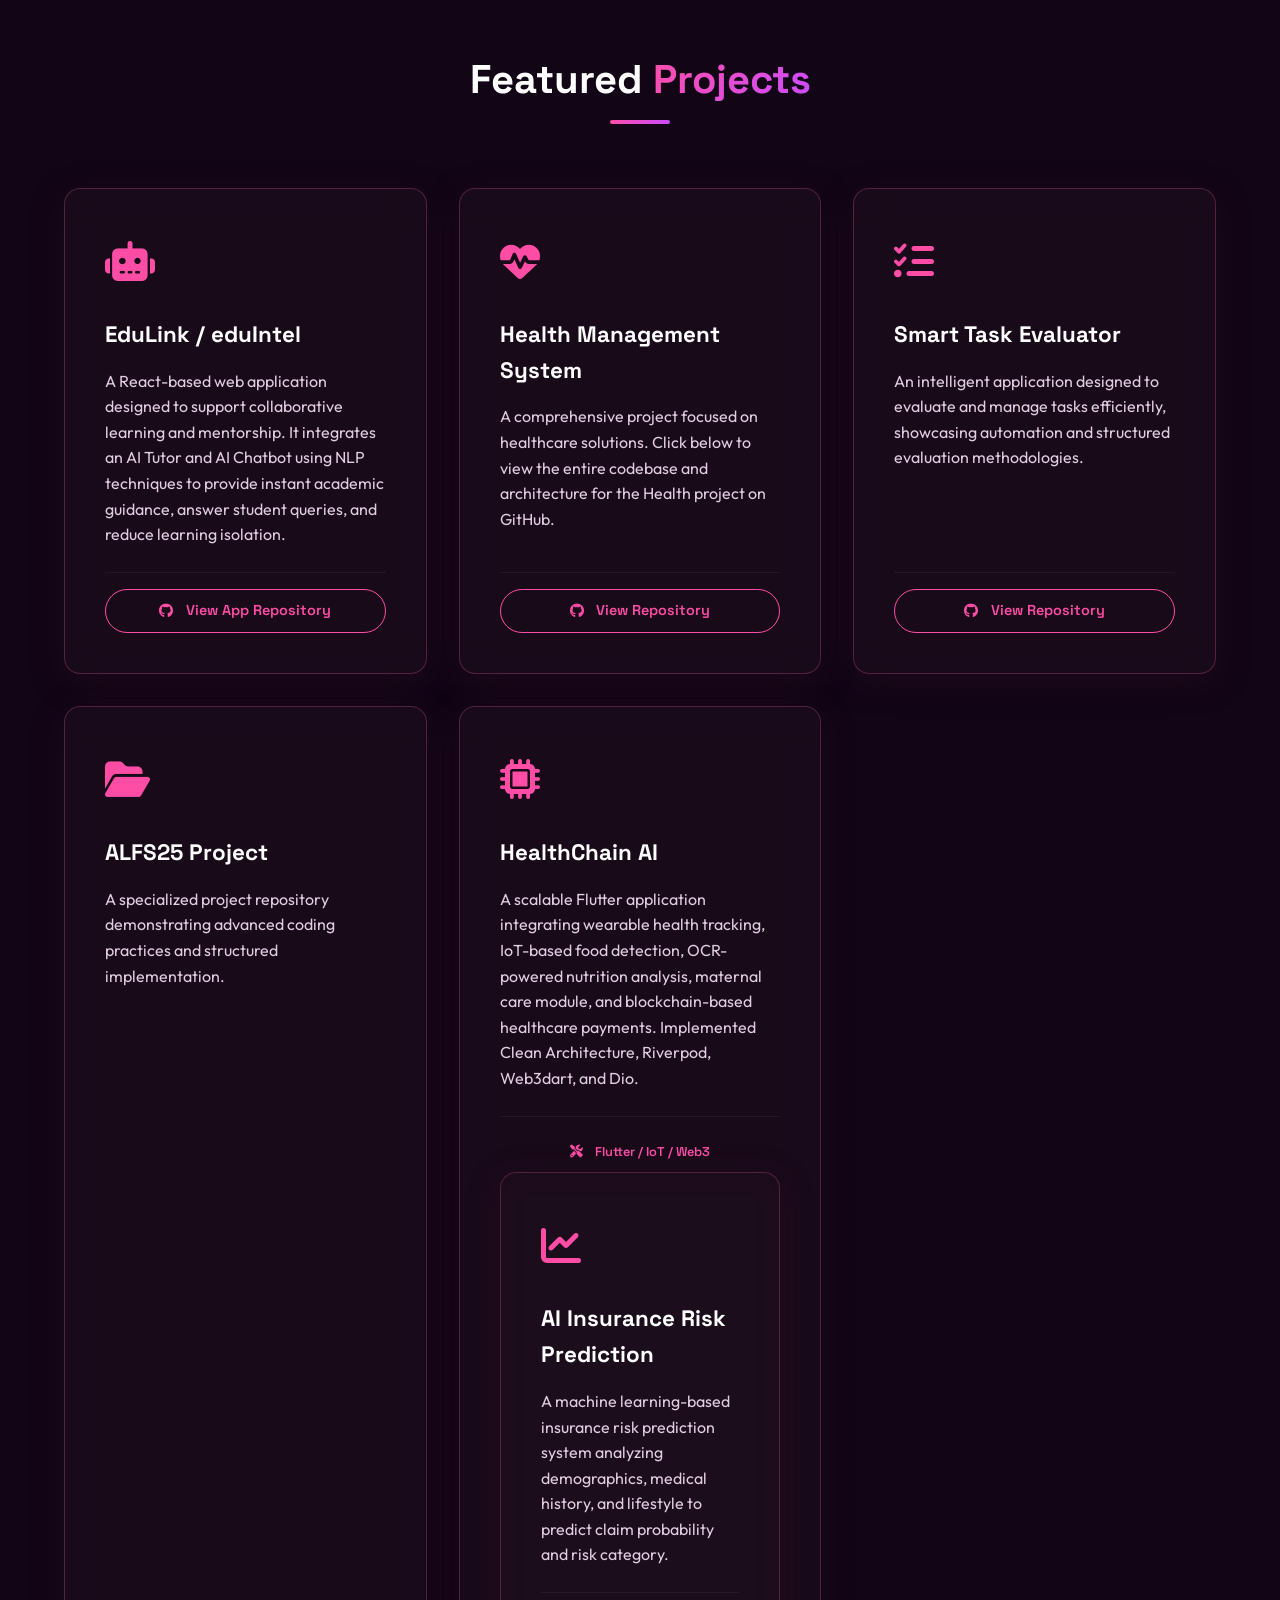
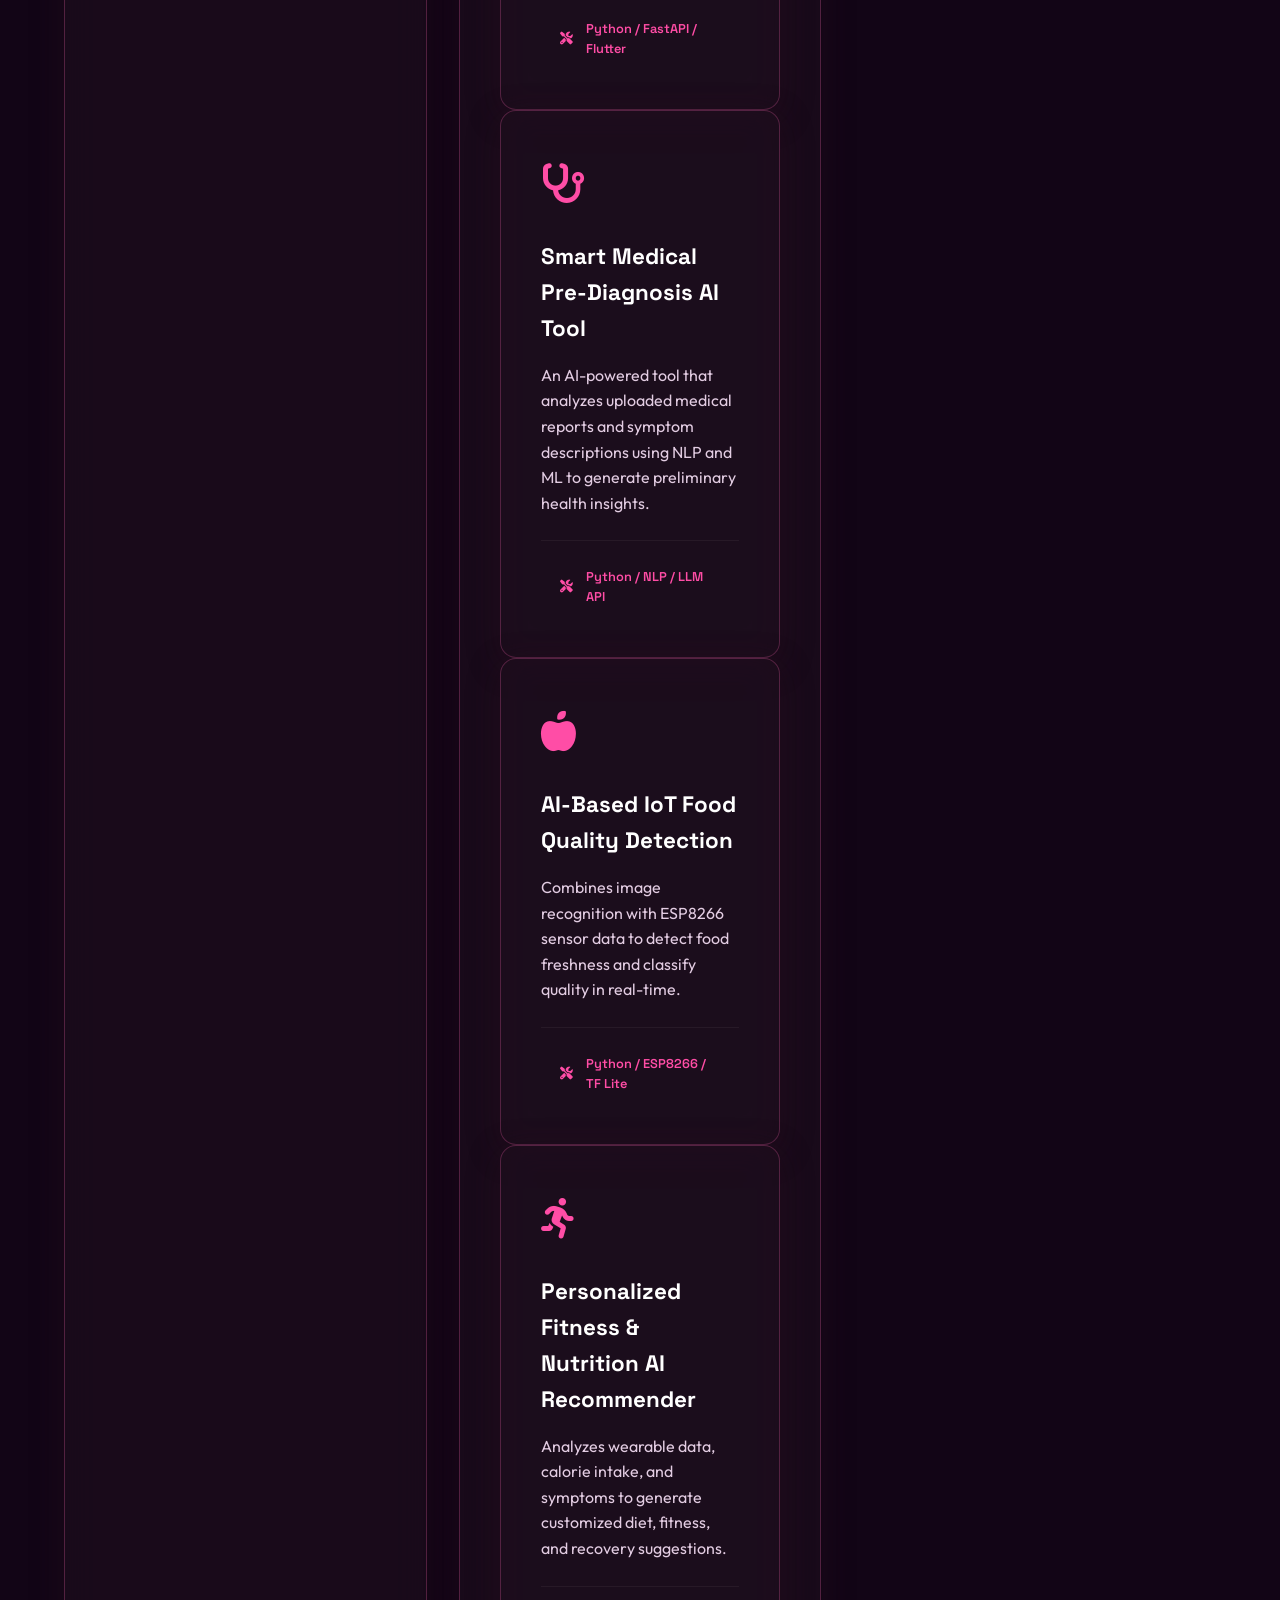
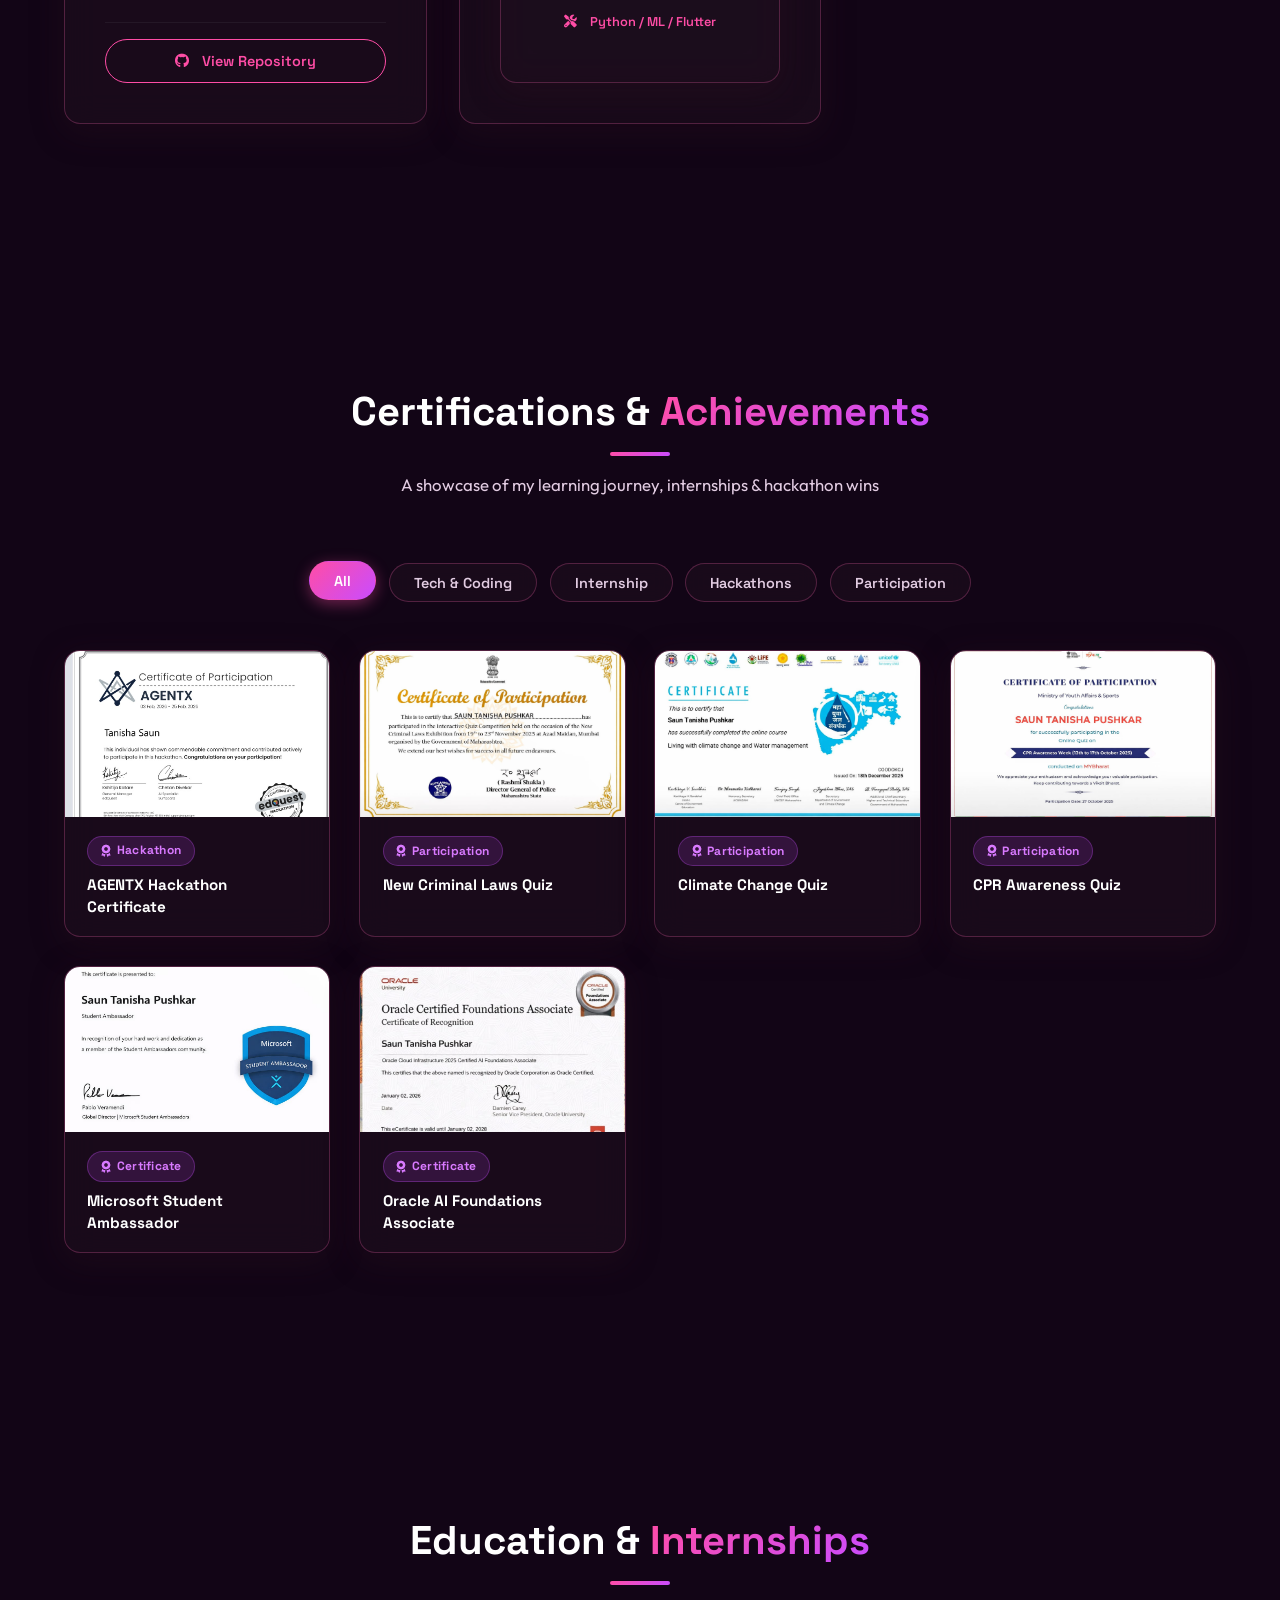
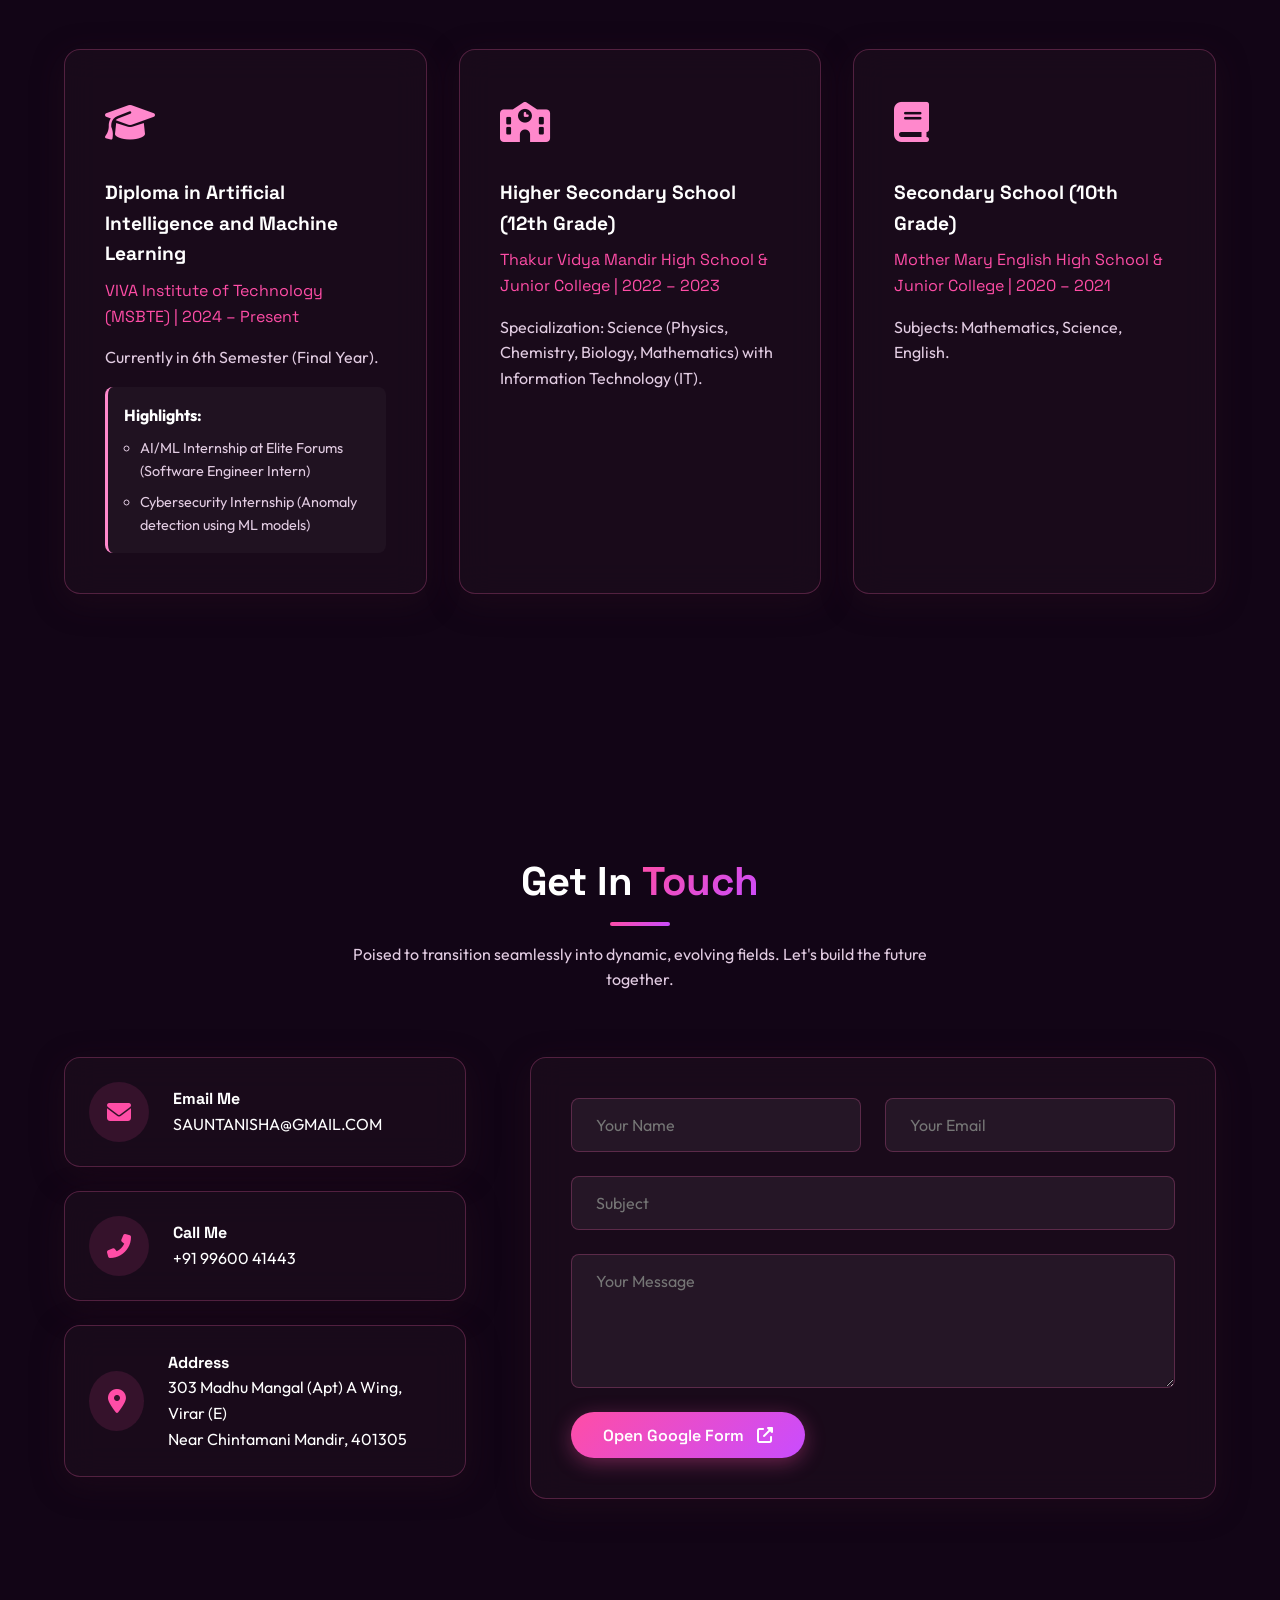
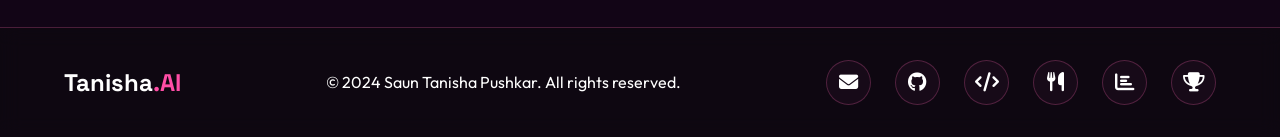
==== commit 32a5f39b: "Updated Google Form link in contact section" ====
--- a/index.html
+++ b/index.html
@@ -595,7 +595,7 @@
             </div>
 
             <form class="contact-form glass-panel reveal" id="contactForm"
-                onsubmit="event.preventDefault(); window.open('https://docs.google.com/forms/d/e/YOUR_GOOGLE_FORM_ID/viewform', '_blank');">
+                onsubmit="event.preventDefault(); window.open('https://docs.google.com/forms/d/e/1FAIpQLSf2qjmPCXWhP2UFbS7EwzXvz2esWwOquDC5w88SEf9Q5Dw8zg/viewform?usp=publish-editor');">
                 <div class="input-group">
                     <input type="text" name="name" placeholder="Your Name" required>
                     <input type="email" name="email" placeholder="Your Email" required>
